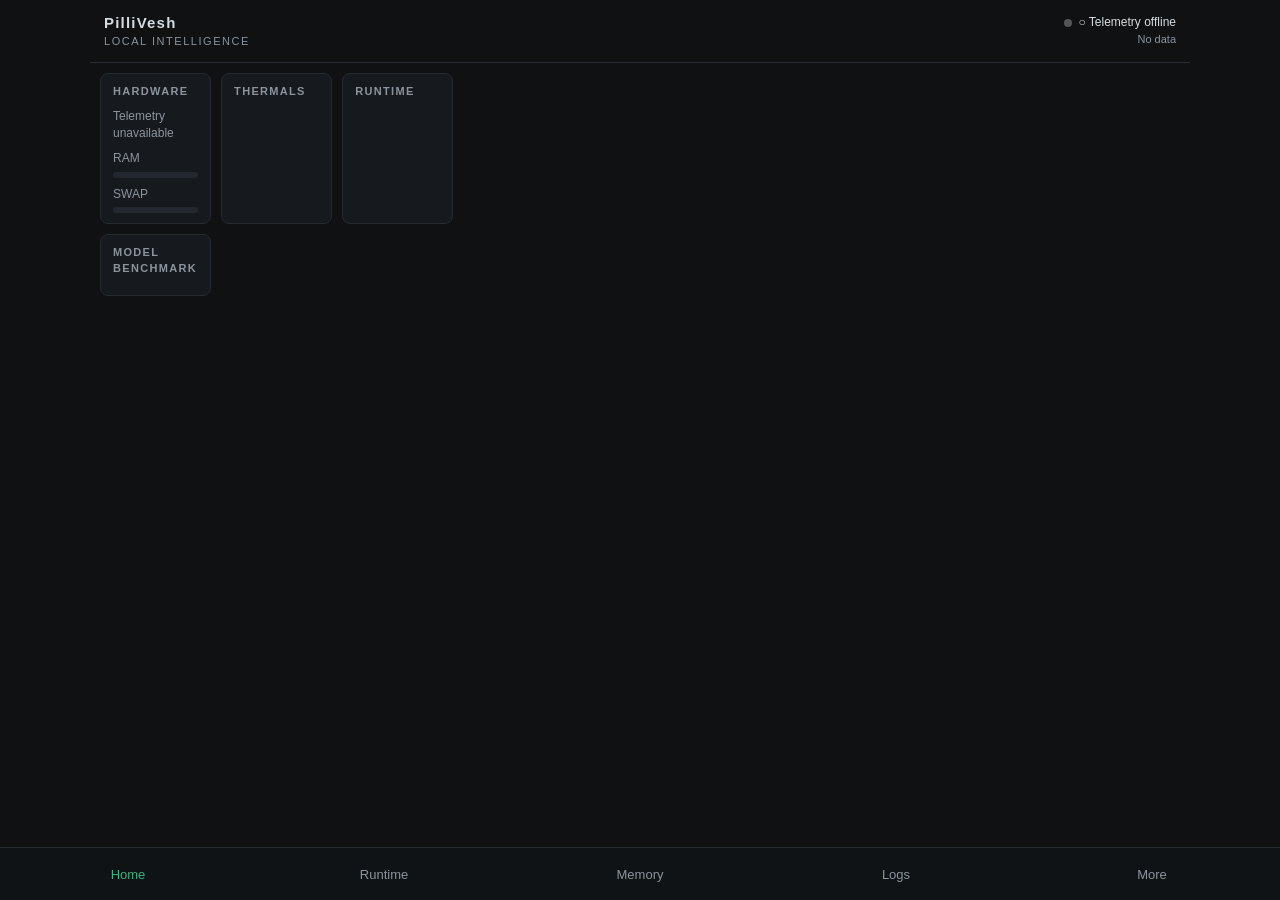
==== frontend/index.html @ a77ffc7c "Model catalog+downloader, telemetry graphs, PWA, 4 skills, stop/export - runtime/model: allow-listed" ====
<!DOCTYPE html>
<html lang="en">
<head>
<meta charset="utf-8">
<meta name="viewport" content="width=device-width, initial-scale=1, viewport-fit=cover">
<title>PilliVesh — Local Intelligence</title>
<link rel="manifest" href="manifest.json">
<meta name="theme-color" content="#0f1113">
<link rel="icon" type="image/svg+xml" href="assets/icon.svg">
<link rel="apple-touch-icon" href="assets/icon.svg">
<link rel="stylesheet" href="css/app.css">
</head>
<body>
<header class="topbar">
  <div class="brand">
    <div class="brand-title">PilliVesh</div>
    <div class="brand-sub">LOCAL INTELLIGENCE</div>
  </div>
  <div class="livebox">
    <div id="statusLine" class="status"><span class="dot unknown"></span><span id="statusText">Checking…</span></div>
    <div id="updateLine" class="updated">—</div>
  </div>
</header>

<main id="main">
  <!-- HOME -->
  <section id="view-home" class="view active">
    <div class="panel">
      <div class="panel-h">HARDWARE</div>
      <div id="hwGrid" class="kv-grid"></div>
      <div class="bar-row"><div class="bar-label"><span>RAM</span><span id="ramText"></span></div><div class="bar"><div id="ramBar" class="bar-fill"></div></div></div>
      <div class="bar-row"><div class="bar-label"><span>SWAP</span><span id="swapText"></span></div><div class="bar"><div id="swapBar" class="bar-fill alt"></div></div></div>
      <div id="ramChart"></div>
    </div>

    <div class="panel">
      <div class="panel-h">THERMALS</div>
      <div id="thermGrid" class="kv-grid"></div>
      <div id="thermChart"></div>
    </div>

    <div class="panel">
      <div class="panel-h">RUNTIME</div>
      <div id="runtimeGrid" class="kv-grid"></div>
    </div>

    <div class="panel">
      <div class="panel-h">MODEL BENCHMARK</div>
      <div id="benchBox"></div>
      <div id="benchChart"></div>
    </div>
  </section>

  <!-- RUNTIME -->
  <section id="view-runtime" class="view">
    <div class="panel"><div class="panel-h">RUNTIME STATUS</div><div id="runtimeFull" class="kv-grid"></div></div>
    <div class="panel"><div class="panel-h">GPU / VULKAN</div><div id="gpuBox" class="mono small"></div></div>
    <div class="panel"><div class="panel-h">DIAGNOSTICS</div><div id="diagBox" class="kv-grid"></div></div>
  </section>

  <!-- MEMORY -->
  <section id="view-memory" class="view">
    <div class="panel">
      <div class="panel-h">MEMORY</div>
      <div id="memCounts" class="chips"></div>
      <input id="memSearch" class="input" type="search" placeholder="Search memory…" autocomplete="off">
      <div id="memList" class="list"></div>
    </div>
  </section>

  <!-- LOGS -->
  <section id="view-logs" class="view">
    <div class="panel">
      <div class="panel-h">RUNTIME LOGS</div>
      <div id="logFilters" class="chips">
        <button data-f="all" class="chip on">All</button>
        <button data-f="info" class="chip">Info</button>
        <button data-f="warning" class="chip">Warning</button>
        <button data-f="error" class="chip">Error</button>
        <button data-f="tool" class="chip">Tool</button>
        <button data-f="model" class="chip">Model</button>
        <button data-f="system" class="chip">System</button>
      </div>
      <div id="logList" class="list"></div>
    </div>
  </section>

  <!-- MORE -->
  <section id="view-more" class="view">
    <div class="panel"><div class="panel-h">MORE</div>
      <div class="menu">
        <button data-goto="skills">Skills</button>
        <button data-goto="tools">Tools</button>
        <button data-goto="tasks">Tasks</button>
        <button data-goto="models">Models</button>
        <button data-goto="diagnostics">Diagnostics</button>
        <button data-goto="settings">Settings</button>
      </div>
    </div>
    <div class="panel" id="more-skills"><div class="panel-h">SKILLS</div><div id="skillsBox" class="list"></div></div>
    <div class="panel" id="more-tools"><div class="panel-h">TOOLS</div><div id="toolsBox" class="list"></div></div>
    <div class="panel" id="more-tasks"><div class="panel-h">TASKS</div><div id="tasksBox" class="list"></div></div>
    <div class="panel" id="more-models"><div class="panel-h">MODELS</div><div id="modelsBox" class="list"></div></div>
    <div class="panel" id="more-diag"><div class="panel-h">DIAGNOSTICS</div><div id="diagBox2" class="kv-grid"></div><div class="menu" style="margin-top:8px"><button id="exportBtn">Copy diagnostics report</button></div></div>
    <div class="panel" id="more-settings"><div class="panel-h">SETTINGS</div><div id="settingsBox" class="kv-grid">
      <div class="kv"><span class="k">API host</span><span class="v">127.0.0.1 (localhost only)</span></div>
      <div class="kv"><span class="k">API port</span><span class="v">8080</span></div>
      <div class="kv"><span class="k">Refresh</span><span class="v">5 s</span></div>
      <div class="kv"><span class="k">Mode</span><span class="v">Read-only</span></div>
    </div><div class="menu" style="margin-top:8px"><button id="stopBtn">Stop server &amp; close port</button></div></div>
  </section>
</main>

<nav class="tabbar">
  <button data-view="home" class="tab on">Home</button>
  <button data-view="runtime" class="tab">Runtime</button>
  <button data-view="memory" class="tab">Memory</button>
  <button data-view="logs" class="tab">Logs</button>
  <button data-view="more" class="tab">More</button>
</nav>

<script src="js/utils.js"></script>
<script src="js/api.js"></script>
<script src="js/state.js"></script>
<script src="js/charts.js"></script>
<script src="js/dashboard.js"></script>
<script src="js/app.js"></script>
</body>
</html>
---- frontend/css/app.css ----
:root{
  --bg:#0f1113; --panel:#16191d; --border:#262b31; --text:#d7dce0;
  --muted:#8b949d; --accent:#3fb27f; --warn:#d9a13b; --err:#d95c5c;
  --mono:ui-monospace,Menlo,Consolas,monospace;
}
*{box-sizing:border-box}
body{margin:0;background:var(--bg);color:var(--text);
  font:14px/1.45 -apple-system,Roboto,"Segoe UI",sans-serif;
  padding-bottom:64px;max-width:1100px;margin-left:auto;margin-right:auto}
.topbar{display:flex;justify-content:space-between;align-items:center;
  padding:12px 14px;border-bottom:1px solid var(--border);
  position:sticky;top:0;background:var(--bg);z-index:5}
.brand-title{font-weight:700;letter-spacing:.08em;font-size:15px}
.brand-sub{font-size:11px;color:var(--muted);letter-spacing:.14em}
.status{display:flex;align-items:center;gap:6px;font-size:12px}
.dot{width:8px;height:8px;border-radius:50%;background:#555;display:inline-block}
.dot.ok{background:var(--accent)} .dot.bad{background:var(--err)}
.dot.warn{background:var(--warn)} .dot.unknown{background:#555}
.updated{font-size:11px;color:var(--muted);text-align:right}
main{padding:10px;display:grid;gap:10px;grid-template-columns:1fr}
.view{display:none;gap:10px;flex-direction:column}
.view.active{display:flex}
.panel{background:var(--panel);border:1px solid var(--border);
  border-radius:8px;padding:10px 12px}
.panel-h{font-size:11px;letter-spacing:.12em;color:var(--muted);
  margin-bottom:8px;font-weight:600}
.kv-grid{display:grid;grid-template-columns:1fr 1fr;gap:6px 12px}
.kv{display:flex;justify-content:space-between;gap:8px;
  padding:4px 0;border-bottom:1px solid #1e2328}
.kv:last-child{border-bottom:none}
.kv .k{color:var(--muted);font-size:12px}
.kv .v{font-size:12.5px;text-align:right;word-break:break-word}
.bar-row{margin-top:8px}
.bar-label{display:flex;justify-content:space-between;font-size:12px;color:var(--muted)}
.bar{height:6px;background:#22282e;border-radius:3px;margin-top:4px;overflow:hidden}
.bar-fill{height:100%;width:0;background:var(--accent)}
.bar-fill.alt{background:#5b8fd4}
.chips{display:flex;flex-wrap:wrap;gap:6px;margin-bottom:8px}
.chip{border:1px solid var(--border);background:transparent;color:var(--text);
  border-radius:16px;padding:6px 10px;font-size:12px;min-height:32px}
.chip.on{border-color:var(--accent);color:var(--accent)}
.list{display:flex;flex-direction:column;gap:6px}
.row{border:1px solid var(--border);border-radius:6px;padding:8px;font-size:12.5px}
.row .meta{color:var(--muted);font-size:11px;display:flex;gap:8px;flex-wrap:wrap}
.row pre{white-space:pre-wrap;word-break:break-word;background:#0c0e10;
  padding:6px;border-radius:4px;font-size:11.5px;display:none;margin:6px 0 0}
.row.open pre{display:block}
.tag{font-size:10px;border:1px solid var(--border);border-radius:4px;padding:1px 6px}
.tag.tool{color:#5b8fd4;border-color:#5b8fd4}
.tag.error{color:var(--err);border-color:var(--err)}
.tag.model{color:var(--accent);border-color:var(--accent)}
details.tech{margin-top:6px}
details.tech summary{color:var(--muted);font-size:12px;min-height:44px;
  display:flex;align-items:center;cursor:pointer}
details.tech div{max-width:100%;overflow-wrap:anywhere}
.input{width:100%;background:#0c0e10;border:1px solid var(--border);
  color:var(--text);border-radius:6px;padding:9px;margin-bottom:8px;font-size:14px}
.mono{font-family:var(--mono)} .small{font-size:12px;color:var(--muted);white-space:pre-wrap}
.menu{display:grid;grid-template-columns:1fr 1fr;gap:8px}
.menu button{background:#0c0e10;border:1px solid var(--border);color:var(--text);
  border-radius:6px;padding:12px;min-height:44px}
.tabbar{position:fixed;left:0;right:0;bottom:0;display:flex;
  background:#101316;border-top:1px solid var(--border);z-index:5}
.tab{flex:1;background:none;border:none;color:var(--muted);
  padding:14px 4px;font-size:13px;min-height:52px}
.tab.on{color:var(--accent)}
@media(min-width:700px){main{grid-template-columns:1fr 1fr}
  #view-home.active,#view-more.active{display:grid;grid-template-columns:1fr 1fr}}
@media(min-width:1000px){main{grid-template-columns:1fr 1fr 1fr}
  #view-home.active{display:grid;grid-template-columns:1fr 1fr 1fr}}
button{cursor:pointer}
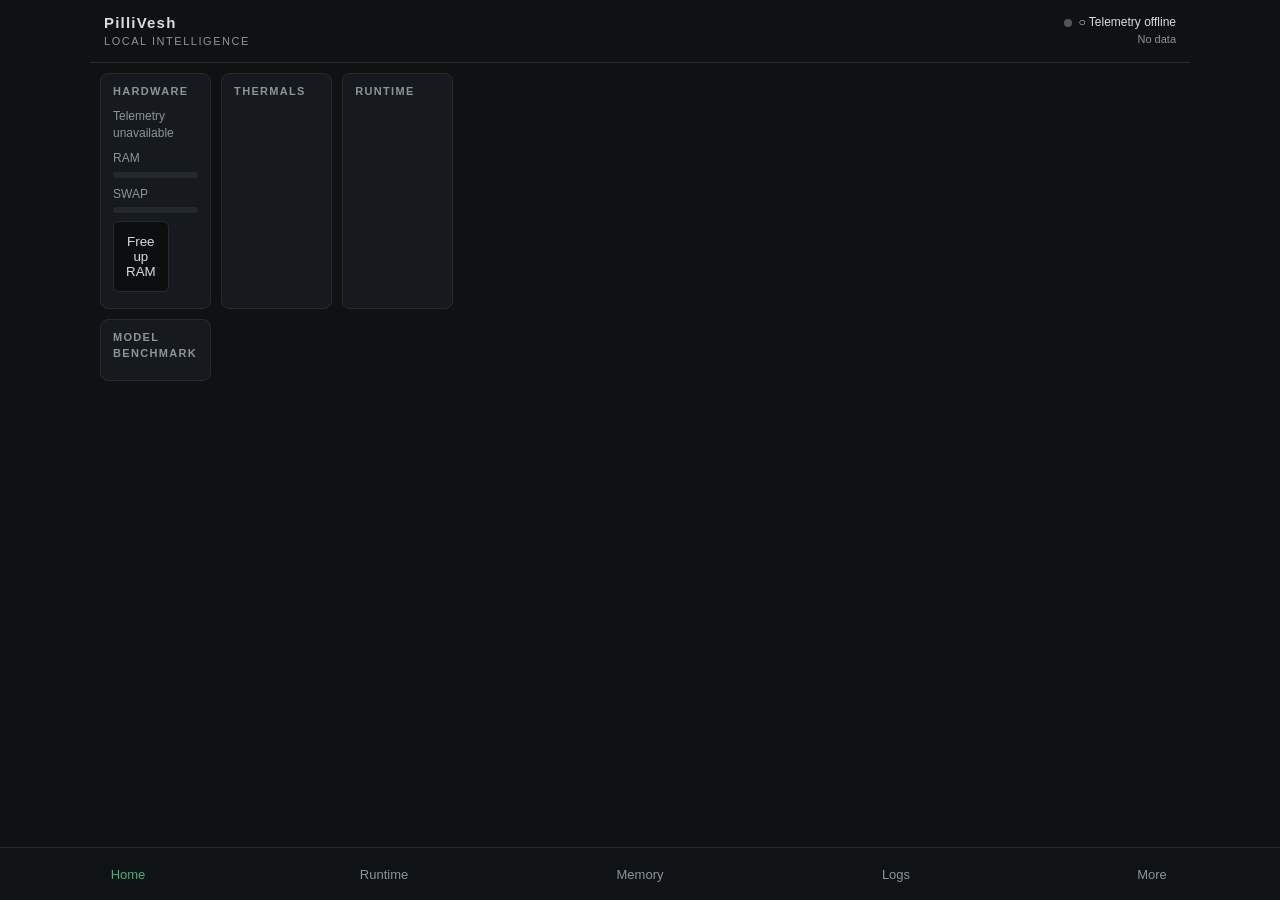
==== commit 8c4771e7: "Add fixed-step Free up RAM button (best-effort, no arbitrary shell) - runtime/monitor/resource_clean" ====
--- a/frontend/index.html
+++ b/frontend/index.html
@@ -31,6 +31,8 @@
       <div class="bar-row"><div class="bar-label"><span>RAM</span><span id="ramText"></span></div><div class="bar"><div id="ramBar" class="bar-fill"></div></div></div>
       <div class="bar-row"><div class="bar-label"><span>SWAP</span><span id="swapText"></span></div><div class="bar"><div id="swapBar" class="bar-fill alt"></div></div></div>
       <div id="ramChart"></div>
+      <div class="menu" style="margin-top:8px"><button id="freeRamBtn">Free up RAM</button></div>
+      <div id="freeRamResult" class="small" style="margin-top:6px"></div>
     </div>
 
     <div class="panel">
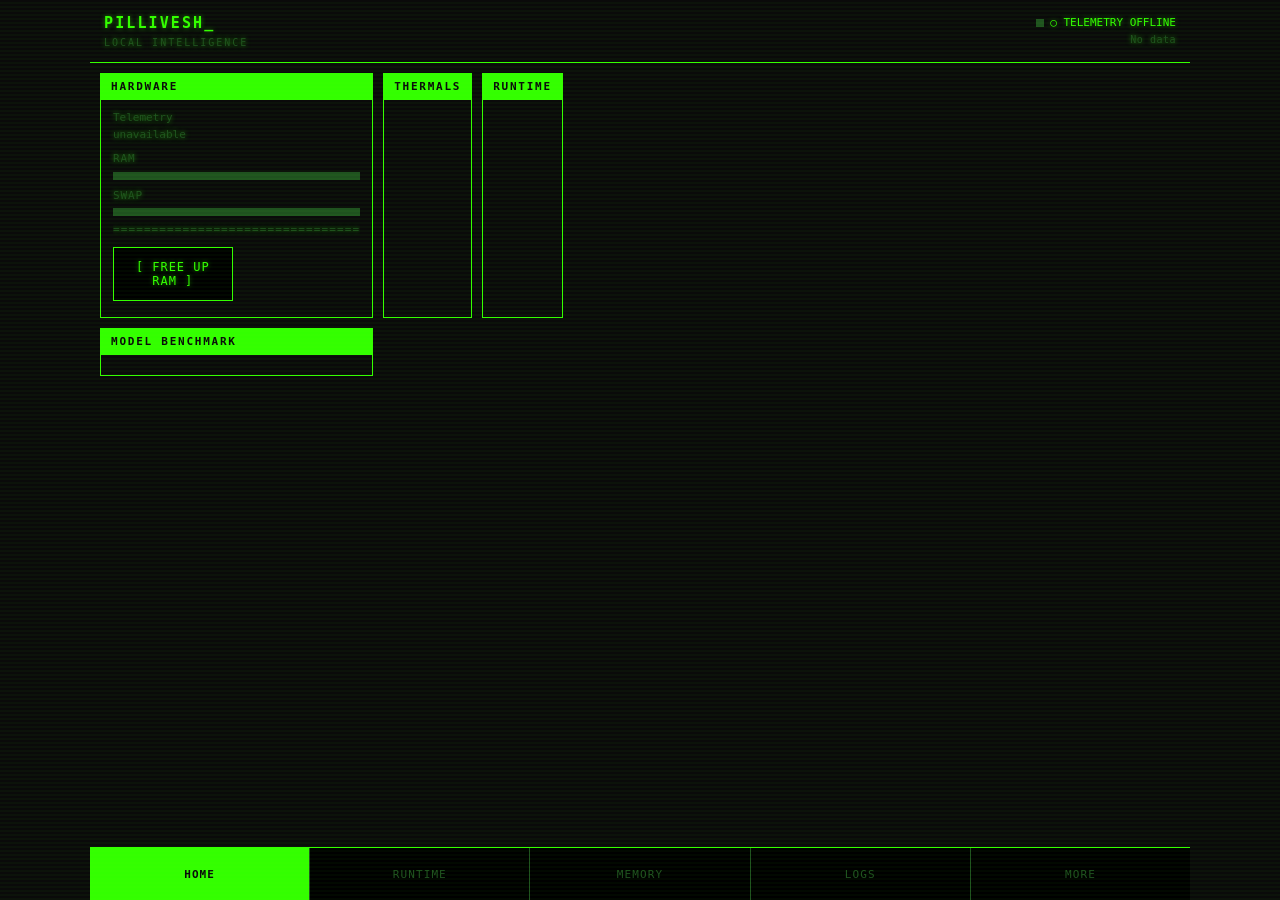
==== commit 407c6e13: "Add lazy Load/Unload model API + Terminal CLI theme with 5 colors" ====
--- a/frontend/index.html
+++ b/frontend/index.html
@@ -1,14 +1,24 @@
 <!DOCTYPE html>
-<html lang="en">
+<html lang="en" data-theme="green">
 <head>
 <meta charset="utf-8">
 <meta name="viewport" content="width=device-width, initial-scale=1, viewport-fit=cover">
 <title>PilliVesh — Local Intelligence</title>
 <link rel="manifest" href="manifest.json">
-<meta name="theme-color" content="#0f1113">
+<meta name="theme-color" content="#0a0a0a">
 <link rel="icon" type="image/svg+xml" href="assets/icon.svg">
 <link rel="apple-touch-icon" href="assets/icon.svg">
 <link rel="stylesheet" href="css/app.css">
+<script>
+(function(){
+  try{
+    var t=localStorage.getItem("pv-theme")||"green";
+    document.documentElement.setAttribute("data-theme",t);
+    var m=document.querySelector('meta[name="theme-color"]');
+    if(m)m.setAttribute("content","#0a0a0a");
+  }catch(e){}
+})();
+</script>
 </head>
 <body>
 <header class="topbar">
@@ -31,6 +41,7 @@
       <div class="bar-row"><div class="bar-label"><span>RAM</span><span id="ramText"></span></div><div class="bar"><div id="ramBar" class="bar-fill"></div></div></div>
       <div class="bar-row"><div class="bar-label"><span>SWAP</span><span id="swapText"></span></div><div class="bar"><div id="swapBar" class="bar-fill alt"></div></div></div>
       <div id="ramChart"></div>
+      <div class="ascii-rule">================================</div>
       <div class="menu" style="margin-top:8px"><button id="freeRamBtn">Free up RAM</button></div>
       <div id="freeRamResult" class="small" style="margin-top:6px"></div>
     </div>
@@ -65,7 +76,7 @@
     <div class="panel">
       <div class="panel-h">MEMORY</div>
       <div id="memCounts" class="chips"></div>
-      <input id="memSearch" class="input" type="search" placeholder="Search memory…" autocomplete="off">
+      <div class="input-wrap"><input id="memSearch" class="input" type="search" placeholder="search memory…" autocomplete="off"></div>
       <div id="memList" class="list"></div>
     </div>
   </section>
@@ -102,14 +113,26 @@
     <div class="panel" id="more-skills"><div class="panel-h">SKILLS</div><div id="skillsBox" class="list"></div></div>
     <div class="panel" id="more-tools"><div class="panel-h">TOOLS</div><div id="toolsBox" class="list"></div></div>
     <div class="panel" id="more-tasks"><div class="panel-h">TASKS</div><div id="tasksBox" class="list"></div></div>
-    <div class="panel" id="more-models"><div class="panel-h">MODELS</div><div id="modelsBox" class="list"></div></div>
+    <div class="panel" id="more-models"><div class="panel-h">MODELS</div><div id="modelsBox" class="list"></div><div id="modelOpsResult" class="small" style="margin-top:6px"></div></div>
     <div class="panel" id="more-diag"><div class="panel-h">DIAGNOSTICS</div><div id="diagBox2" class="kv-grid"></div><div class="menu" style="margin-top:8px"><button id="exportBtn">Copy diagnostics report</button></div></div>
-    <div class="panel" id="more-settings"><div class="panel-h">SETTINGS</div><div id="settingsBox" class="kv-grid">
-      <div class="kv"><span class="k">API host</span><span class="v">127.0.0.1 (localhost only)</span></div>
-      <div class="kv"><span class="k">API port</span><span class="v">8080</span></div>
-      <div class="kv"><span class="k">Refresh</span><span class="v">5 s</span></div>
-      <div class="kv"><span class="k">Mode</span><span class="v">Read-only</span></div>
-    </div><div class="menu" style="margin-top:8px"><button id="stopBtn">Stop server &amp; close port</button></div></div>
+    <div class="panel" id="more-settings">
+      <div class="panel-h">SETTINGS</div>
+      <div id="settingsBox" class="kv-grid">
+        <div class="kv"><span class="k">API host</span><span class="v">127.0.0.1 (localhost only)</span></div>
+        <div class="kv"><span class="k">API port</span><span class="v">8080</span></div>
+        <div class="kv"><span class="k">Refresh</span><span class="v">5 s</span></div>
+        <div class="kv"><span class="k">Mode</span><span class="v">Read-only + model load</span></div>
+      </div>
+      <div class="ascii-rule">---------- THEME ----------</div>
+      <div id="themeRow" class="theme-row">
+        <button class="theme-chip on" data-theme="green"><span class="sw"></span>Green</button>
+        <button class="theme-chip" data-theme="pink"><span class="sw"></span>Pink</button>
+        <button class="theme-chip" data-theme="yellow"><span class="sw"></span>Yellow</button>
+        <button class="theme-chip" data-theme="blue"><span class="sw"></span>Blue</button>
+        <button class="theme-chip" data-theme="red"><span class="sw"></span>Red</button>
+      </div>
+      <div class="menu" style="margin-top:8px"><button id="stopBtn">Stop server &amp; close port</button></div>
+    </div>
   </section>
 </main>
 
--- a/frontend/css/app.css
+++ b/frontend/css/app.css
@@ -1,71 +1,629 @@
+/* PilliVesh — Terminal CLI design system
+   Cyber-industrial shell aesthetic: monospace, 0 radius, phosphor glow,
+   scanlines, bracket buttons. Dark only. 5 color themes via [data-theme]. */
+
+:root,
+:root[data-theme="green"]{
+  --bg:#0a0a0a;
+  --panel:#0a0a0a;
+  --fg:#33ff00;
+  --primary:#33ff00;
+  --secondary:#ffb000;
+  --muted:#1f521f;
+  --border:#1f521f;
+  --error:#ff3333;
+  --text:#33ff00;
+  --accent:#33ff00;
+  --warn:#ffb000;
+  --err:#ff3333;
+  --ok:#33ff00;
+  --glow:rgba(51,255,0,.5);
+  --scan:rgba(51,255,0,.035);
+  --alt:#6cf;
+}
+:root[data-theme="pink"]{
+  --bg:#0a0a0a;
+  --panel:#0a0a0a;
+  --fg:#ff3ec8;
+  --primary:#ff3ec8;
+  --secondary:#3ec8ff;
+  --muted:#5c1a45;
+  --border:#5c1a45;
+  --error:#ff3333;
+  --text:#ff3ec8;
+  --accent:#ff3ec8;
+  --warn:#3ec8ff;
+  --err:#ff3333;
+  --ok:#ff3ec8;
+  --glow:rgba(255,62,200,.5);
+  --scan:rgba(255,62,200,.035);
+  --alt:#3ec8ff;
+}
+:root[data-theme="yellow"]{
+  --bg:#0a0a0a;
+  --panel:#0a0a0a;
+  --fg:#ffe000;
+  --primary:#ffe000;
+  --secondary:#ff8800;
+  --muted:#5c521a;
+  --border:#5c521a;
+  --error:#ff3333;
+  --text:#ffe000;
+  --accent:#ffe000;
+  --warn:#ff8800;
+  --err:#ff3333;
+  --ok:#ffe000;
+  --glow:rgba(255,224,0,.5);
+  --scan:rgba(255,224,0,.035);
+  --alt:#ff8800;
+}
+:root[data-theme="blue"]{
+  --bg:#0a0a0a;
+  --panel:#0a0a0a;
+  --fg:#3ec8ff;
+  --primary:#3ec8ff;
+  --secondary:#ff3ec8;
+  --muted:#1a4a5c;
+  --border:#1a4a5c;
+  --error:#ff3333;
+  --text:#3ec8ff;
+  --accent:#3ec8ff;
+  --warn:#ff3ec8;
+  --err:#ff3333;
+  --ok:#3ec8ff;
+  --glow:rgba(62,200,255,.5);
+  --scan:rgba(62,200,255,.035);
+  --alt:#ff3ec8;
+}
+:root[data-theme="red"]{
+  --bg:#0a0a0a;
+  --panel:#0a0a0a;
+  --fg:#ff4444;
+  --primary:#ff4444;
+  --secondary:#ffe000;
+  --muted:#5c1a1a;
+  --border:#5c1a1a;
+  --error:#ff3333;
+  --text:#ff4444;
+  --accent:#ff4444;
+  --warn:#ffe000;
+  --err:#ff3333;
+  --ok:#ff4444;
+  --glow:rgba(255,68,68,.5);
+  --scan:rgba(255,68,68,.035);
+  --alt:#ffe000;
+}
+
 :root{
-  --bg:#0f1113; --panel:#16191d; --border:#262b31; --text:#d7dce0;
-  --muted:#8b949d; --accent:#3fb27f; --warn:#d9a13b; --err:#d95c5c;
-  --mono:ui-monospace,Menlo,Consolas,monospace;
-}
+  --mono:"JetBrains Mono","Fira Code",ui-monospace,SFMono-Regular,Menlo,Consolas,monospace;
+  --radius:0px;
+}
+
 *{box-sizing:border-box}
-body{margin:0;background:var(--bg);color:var(--text);
-  font:14px/1.45 -apple-system,Roboto,"Segoe UI",sans-serif;
-  padding-bottom:64px;max-width:1100px;margin-left:auto;margin-right:auto}
-.topbar{display:flex;justify-content:space-between;align-items:center;
-  padding:12px 14px;border-bottom:1px solid var(--border);
-  position:sticky;top:0;background:var(--bg);z-index:5}
-.brand-title{font-weight:700;letter-spacing:.08em;font-size:15px}
-.brand-sub{font-size:11px;color:var(--muted);letter-spacing:.14em}
-.status{display:flex;align-items:center;gap:6px;font-size:12px}
-.dot{width:8px;height:8px;border-radius:50%;background:#555;display:inline-block}
-.dot.ok{background:var(--accent)} .dot.bad{background:var(--err)}
-.dot.warn{background:var(--warn)} .dot.unknown{background:#555}
-.updated{font-size:11px;color:var(--muted);text-align:right}
-main{padding:10px;display:grid;gap:10px;grid-template-columns:1fr}
+
+html{background:var(--bg)}
+
+body{
+  margin:0;
+  background:var(--bg);
+  color:var(--text);
+  font:14px/1.5 var(--mono);
+  padding-bottom:64px;
+  max-width:1100px;
+  margin-left:auto;
+  margin-right:auto;
+  text-shadow:0 0 5px var(--glow);
+  -webkit-font-smoothing:antialiased;
+}
+
+/* CRT scanline overlay */
+body::after{
+  content:"";
+  position:fixed;
+  inset:0;
+  pointer-events:none;
+  z-index:9999;
+  background:repeating-linear-gradient(
+    to bottom,
+    transparent 0,
+    transparent 2px,
+    var(--scan) 2px,
+    var(--scan) 4px
+  );
+  mix-blend-mode:screen;
+}
+
+/* ---------- topbar ---------- */
+.topbar{
+  display:flex;
+  justify-content:space-between;
+  align-items:center;
+  padding:12px 14px;
+  border-bottom:1px solid var(--primary);
+  position:sticky;
+  top:0;
+  background:var(--bg);
+  z-index:5;
+}
+.brand-title{
+  font-weight:700;
+  letter-spacing:.14em;
+  font-size:15px;
+  text-transform:uppercase;
+  color:var(--primary);
+}
+.brand-title::after{
+  content:"_";
+  animation:blink 1s step-end infinite;
+}
+.brand-sub{
+  font-size:10px;
+  color:var(--muted);
+  letter-spacing:.2em;
+  text-transform:uppercase;
+}
+.status{
+  display:flex;
+  align-items:center;
+  gap:6px;
+  font-size:11px;
+  text-transform:uppercase;
+}
+.dot{
+  width:8px;
+  height:8px;
+  border-radius:0;
+  background:var(--muted);
+  display:inline-block;
+}
+.dot.ok{background:var(--primary);animation:blink 1.2s step-end infinite}
+.dot.bad{background:var(--error)}
+.dot.warn{background:var(--warn)}
+.dot.unknown{background:var(--muted)}
+.updated{
+  font-size:10px;
+  color:var(--muted);
+  text-align:right;
+  letter-spacing:.05em;
+}
+
+/* ---------- layout ---------- */
+main{
+  padding:10px;
+  display:grid;
+  gap:10px;
+  grid-template-columns:1fr;
+}
 .view{display:none;gap:10px;flex-direction:column}
 .view.active{display:flex}
-.panel{background:var(--panel);border:1px solid var(--border);
-  border-radius:8px;padding:10px 12px}
-.panel-h{font-size:11px;letter-spacing:.12em;color:var(--muted);
-  margin-bottom:8px;font-weight:600}
-.kv-grid{display:grid;grid-template-columns:1fr 1fr;gap:6px 12px}
-.kv{display:flex;justify-content:space-between;gap:8px;
-  padding:4px 0;border-bottom:1px solid #1e2328}
+
+/* ---------- panel (window/pane) ---------- */
+.panel{
+  background:var(--panel);
+  border:1px solid var(--primary);
+  border-radius:var(--radius);
+  padding:10px 12px;
+  position:relative;
+}
+.panel-h{
+  font-size:11px;
+  letter-spacing:.16em;
+  color:var(--bg);
+  background:var(--primary);
+  margin:-10px -12px 10px -12px;
+  padding:5px 10px;
+  font-weight:700;
+  text-transform:uppercase;
+  text-shadow:none;
+}
+
+/* ---------- key-value ---------- */
+.kv-grid{
+  display:grid;
+  grid-template-columns:1fr 1fr;
+  gap:4px 12px;
+}
+.kv{
+  display:flex;
+  justify-content:space-between;
+  gap:8px;
+  padding:4px 0;
+  border-bottom:1px dashed var(--muted);
+}
 .kv:last-child{border-bottom:none}
-.kv .k{color:var(--muted);font-size:12px}
-.kv .v{font-size:12.5px;text-align:right;word-break:break-word}
+.kv .k{
+  color:var(--muted);
+  font-size:11px;
+  text-transform:uppercase;
+  letter-spacing:.06em;
+}
+.kv .v{
+  font-size:12px;
+  text-align:right;
+  word-break:break-word;
+  color:var(--text);
+}
+
+/* ---------- progress bars (block style) ---------- */
 .bar-row{margin-top:8px}
-.bar-label{display:flex;justify-content:space-between;font-size:12px;color:var(--muted)}
-.bar{height:6px;background:#22282e;border-radius:3px;margin-top:4px;overflow:hidden}
-.bar-fill{height:100%;width:0;background:var(--accent)}
-.bar-fill.alt{background:#5b8fd4}
-.chips{display:flex;flex-wrap:wrap;gap:6px;margin-bottom:8px}
-.chip{border:1px solid var(--border);background:transparent;color:var(--text);
-  border-radius:16px;padding:6px 10px;font-size:12px;min-height:32px}
-.chip.on{border-color:var(--accent);color:var(--accent)}
-.list{display:flex;flex-direction:column;gap:6px}
-.row{border:1px solid var(--border);border-radius:6px;padding:8px;font-size:12.5px}
-.row .meta{color:var(--muted);font-size:11px;display:flex;gap:8px;flex-wrap:wrap}
-.row pre{white-space:pre-wrap;word-break:break-word;background:#0c0e10;
-  padding:6px;border-radius:4px;font-size:11.5px;display:none;margin:6px 0 0}
+.bar-label{
+  display:flex;
+  justify-content:space-between;
+  font-size:11px;
+  color:var(--muted);
+  text-transform:uppercase;
+  letter-spacing:.08em;
+}
+.bar{
+  height:8px;
+  background:var(--border);
+  border:1px solid var(--muted);
+  border-radius:var(--radius);
+  margin-top:4px;
+  overflow:hidden;
+}
+.bar-fill{
+  height:100%;
+  width:0;
+  background:var(--primary);
+  box-shadow:0 0 6px var(--glow);
+}
+.bar-fill.alt{background:var(--alt);box-shadow:none}
+
+/* ---------- bracket buttons ---------- */
+.chips{
+  display:flex;
+  flex-wrap:wrap;
+  gap:6px;
+  margin-bottom:8px;
+}
+.chip,
+button.chip,
+.menu button,
+.model-actions .chip{
+  border:1px solid var(--primary);
+  background:transparent;
+  color:var(--primary);
+  border-radius:var(--radius);
+  padding:6px 10px;
+  font-size:11px;
+  min-height:36px;
+  font-family:var(--mono);
+  letter-spacing:.08em;
+  text-transform:uppercase;
+  text-shadow:0 0 4px var(--glow);
+  cursor:pointer;
+  transition:none;
+}
+.chip::before{content:"[ "}
+.chip::after{content:" ]"}
+.chip:hover,
+.chip:focus-visible,
+.menu button:hover,
+.menu button:focus-visible{
+  background:var(--primary);
+  color:var(--bg);
+  text-shadow:none;
+  outline:none;
+}
+.chip:active,
+.menu button:active{
+  transform:translateY(1px);
+}
+.chip:disabled{
+  opacity:.45;
+  cursor:not-allowed;
+}
+.chip.on,
+.chip.on:hover{
+  background:var(--primary);
+  color:var(--bg);
+  text-shadow:none;
+}
+
+/* chips used as passive counters (no ::brackets) */
+.chips > span.chip,
+span.chip{
+  cursor:default;
+  pointer-events:none;
+}
+.chips > span.chip::before,
+.chips > span.chip::after{content:""}
+
+/* ---------- lists / rows ---------- */
+.list{
+  display:flex;
+  flex-direction:column;
+  gap:6px;
+}
+.row{
+  border:1px solid var(--muted);
+  border-radius:var(--radius);
+  padding:8px;
+  font-size:12px;
+  color:var(--text);
+}
+.row .meta{
+  color:var(--muted);
+  font-size:10px;
+  display:flex;
+  gap:8px;
+  flex-wrap:wrap;
+  text-transform:uppercase;
+  letter-spacing:.05em;
+}
+.row pre{
+  white-space:pre-wrap;
+  word-break:break-word;
+  background:#000;
+  border:1px dashed var(--muted);
+  padding:6px;
+  border-radius:var(--radius);
+  font-size:11px;
+  display:none;
+  margin:6px 0 0;
+  text-shadow:none;
+}
 .row.open pre{display:block}
-.tag{font-size:10px;border:1px solid var(--border);border-radius:4px;padding:1px 6px}
-.tag.tool{color:#5b8fd4;border-color:#5b8fd4}
-.tag.error{color:var(--err);border-color:var(--err)}
-.tag.model{color:var(--accent);border-color:var(--accent)}
+.tag{
+  font-size:10px;
+  border:1px solid var(--muted);
+  border-radius:var(--radius);
+  padding:1px 6px;
+  color:var(--muted);
+  letter-spacing:.08em;
+  text-transform:uppercase;
+}
+.tag.tool{color:var(--secondary);border-color:var(--secondary)}
+.tag.error{color:var(--error);border-color:var(--error)}
+.tag.model{color:var(--primary);border-color:var(--primary)}
+.tag.resident{
+  color:var(--bg);
+  background:var(--secondary);
+  border-color:var(--secondary);
+  text-shadow:none;
+  font-weight:700;
+}
+
+/* ---------- disclosure ---------- */
 details.tech{margin-top:6px}
-details.tech summary{color:var(--muted);font-size:12px;min-height:44px;
-  display:flex;align-items:center;cursor:pointer}
-details.tech div{max-width:100%;overflow-wrap:anywhere}
-.input{width:100%;background:#0c0e10;border:1px solid var(--border);
-  color:var(--text);border-radius:6px;padding:9px;margin-bottom:8px;font-size:14px}
-.mono{font-family:var(--mono)} .small{font-size:12px;color:var(--muted);white-space:pre-wrap}
-.menu{display:grid;grid-template-columns:1fr 1fr;gap:8px}
-.menu button{background:#0c0e10;border:1px solid var(--border);color:var(--text);
-  border-radius:6px;padding:12px;min-height:44px}
-.tabbar{position:fixed;left:0;right:0;bottom:0;display:flex;
-  background:#101316;border-top:1px solid var(--border);z-index:5}
-.tab{flex:1;background:none;border:none;color:var(--muted);
-  padding:14px 4px;font-size:13px;min-height:52px}
-.tab.on{color:var(--accent)}
-@media(min-width:700px){main{grid-template-columns:1fr 1fr}
-  #view-home.active,#view-more.active{display:grid;grid-template-columns:1fr 1fr}}
-@media(min-width:1000px){main{grid-template-columns:1fr 1fr 1fr}
-  #view-home.active{display:grid;grid-template-columns:1fr 1fr 1fr}}
+details.tech summary{
+  color:var(--muted);
+  font-size:11px;
+  min-height:44px;
+  display:flex;
+  align-items:center;
+  cursor:pointer;
+  text-transform:uppercase;
+  letter-spacing:.08em;
+}
+details.tech summary::before{content:"> "}
+details.tech[open] summary::before{content:"v "}
+details.tech div{
+  max-width:100%;
+  overflow-wrap:anywhere;
+}
+
+/* ---------- input (prompt style) ---------- */
+.input-wrap{
+  display:flex;
+  align-items:center;
+  gap:6px;
+  margin-bottom:8px;
+  border:1px solid var(--border);
+  padding:0 8px;
+  background:#000;
+}
+.input-wrap::before{
+  content:"$";
+  color:var(--primary);
+  font-weight:700;
+}
+.input{
+  width:100%;
+  background:transparent;
+  border:none;
+  color:var(--text);
+  border-radius:var(--radius);
+  padding:10px 0;
+  margin:0;
+  font-size:13px;
+  font-family:var(--mono);
+  text-shadow:0 0 4px var(--glow);
+  outline:none;
+  caret-color:var(--primary);
+}
+.input::placeholder{
+  color:var(--muted);
+  text-transform:uppercase;
+  letter-spacing:.06em;
+}
+
+/* ---------- utilities ---------- */
+.mono{font-family:var(--mono)}
+.small{
+  font-size:11px;
+  color:var(--muted);
+  white-space:pre-wrap;
+}
+.ok-text{color:var(--ok)}
+.err-text{color:var(--error)}
+
+/* ---------- menu grid ---------- */
+.menu{
+  display:grid;
+  grid-template-columns:1fr 1fr;
+  gap:8px;
+}
+.menu button{
+  background:#000;
+  border:1px solid var(--primary);
+  color:var(--primary);
+  border-radius:var(--radius);
+  padding:12px;
+  min-height:44px;
+  font-family:var(--mono);
+  font-size:12px;
+  letter-spacing:.08em;
+  text-transform:uppercase;
+  text-shadow:0 0 4px var(--glow);
+}
+.menu button::before{content:"[ "}
+.menu button::after{content:" ]"}
+.menu button:disabled{opacity:.45;cursor:not-allowed}
+
+/* theme swatch buttons in settings */
+.theme-row{
+  display:flex;
+  flex-wrap:wrap;
+  gap:6px;
+  margin-top:8px;
+}
+.theme-chip{
+  border:1px solid var(--border);
+  background:transparent;
+  color:var(--muted);
+  border-radius:var(--radius);
+  padding:8px 10px;
+  min-height:40px;
+  font-family:var(--mono);
+  font-size:11px;
+  letter-spacing:.1em;
+  text-transform:uppercase;
+  cursor:pointer;
+  display:inline-flex;
+  align-items:center;
+  gap:6px;
+}
+.theme-chip .sw{
+  width:10px;
+  height:10px;
+  display:inline-block;
+  border:1px solid #000;
+}
+.theme-chip::before{content:"[ "}
+.theme-chip::after{content:" ]"}
+.theme-chip.on,
+.theme-chip:hover{
+  border-color:var(--primary);
+  color:var(--primary);
+  background:transparent;
+  text-shadow:0 0 4px var(--glow);
+}
+.theme-chip[data-theme="green"] .sw{background:#33ff00}
+.theme-chip[data-theme="pink"] .sw{background:#ff3ec8}
+.theme-chip[data-theme="yellow"] .sw{background:#ffe000}
+.theme-chip[data-theme="blue"] .sw{background:#3ec8ff}
+.theme-chip[data-theme="red"] .sw{background:#ff4444}
+
+/* ---------- tabbar ---------- */
+.tabbar{
+  position:fixed;
+  left:0;
+  right:0;
+  bottom:0;
+  display:flex;
+  background:#000;
+  border-top:1px solid var(--primary);
+  z-index:5;
+  max-width:1100px;
+  margin:0 auto;
+}
+.tab{
+  flex:1;
+  background:none;
+  border:none;
+  border-right:1px solid var(--border);
+  color:var(--muted);
+  padding:14px 4px;
+  font-size:11px;
+  min-height:52px;
+  font-family:var(--mono);
+  letter-spacing:.1em;
+  text-transform:uppercase;
+  text-shadow:none;
+}
+.tab:last-child{border-right:none}
+.tab.on{
+  background:var(--primary);
+  color:var(--bg);
+  text-shadow:none;
+  font-weight:700;
+}
+.tab:hover:not(.on){
+  color:var(--primary);
+}
+
+/* ---------- ASCII divider helper ---------- */
+.ascii-rule{
+  color:var(--muted);
+  letter-spacing:.1em;
+  overflow:hidden;
+  white-space:nowrap;
+  font-size:11px;
+  margin:6px 0;
+}
+
+/* ---------- effects ---------- */
+@keyframes blink{
+  0%,100%{opacity:1}
+  50%{opacity:0}
+}
+.animate-blink{animation:blink 1s step-end infinite}
+
+/* typewriter for brand (optional utility) */
+@keyframes typing{
+  from{max-width:0}
+  to{max-width:20ch}
+}
+.typing-demo{
+  overflow:hidden;
+  white-space:nowrap;
+  display:inline-block;
+  max-width:20ch;
+  animation:typing 1.2s steps(20,end);
+}
+
+/* occasional glitch on hover for brand */
+.brand-title:hover{
+  animation:glitch .3s steps(2,end);
+}
+@keyframes glitch{
+  0%{transform:translate(0,0)}
+  25%{transform:translate(-1px,1px)}
+  50%{transform:translate(1px,-1px)}
+  75%{transform:translate(-1px,0)}
+  100%{transform:translate(0,0)}
+}
+
+@media(prefers-reduced-motion:reduce){
+  *,
+  *::before,
+  *::after{
+    animation:none !important;
+    transition:none !important;
+  }
+}
+
+/* ---------- responsive ---------- */
+@media(min-width:700px){
+  main{grid-template-columns:1fr 1fr}
+  #view-home.active,#view-more.active{display:grid;grid-template-columns:1fr 1fr}
+}
+@media(min-width:1000px){
+  main{grid-template-columns:1fr 1fr 1fr}
+  #view-home.active{display:grid;grid-template-columns:1fr 1fr 1fr}
+}
+@media(max-width:420px){
+  body{font-size:13px}
+  .kv-grid{grid-template-columns:1fr}
+}
+
 button{cursor:pointer}
+button:focus-visible,
+a:focus-visible,
+.input:focus-visible,
+summary:focus-visible{
+  outline:1px dashed var(--primary);
+  outline-offset:2px;
+}
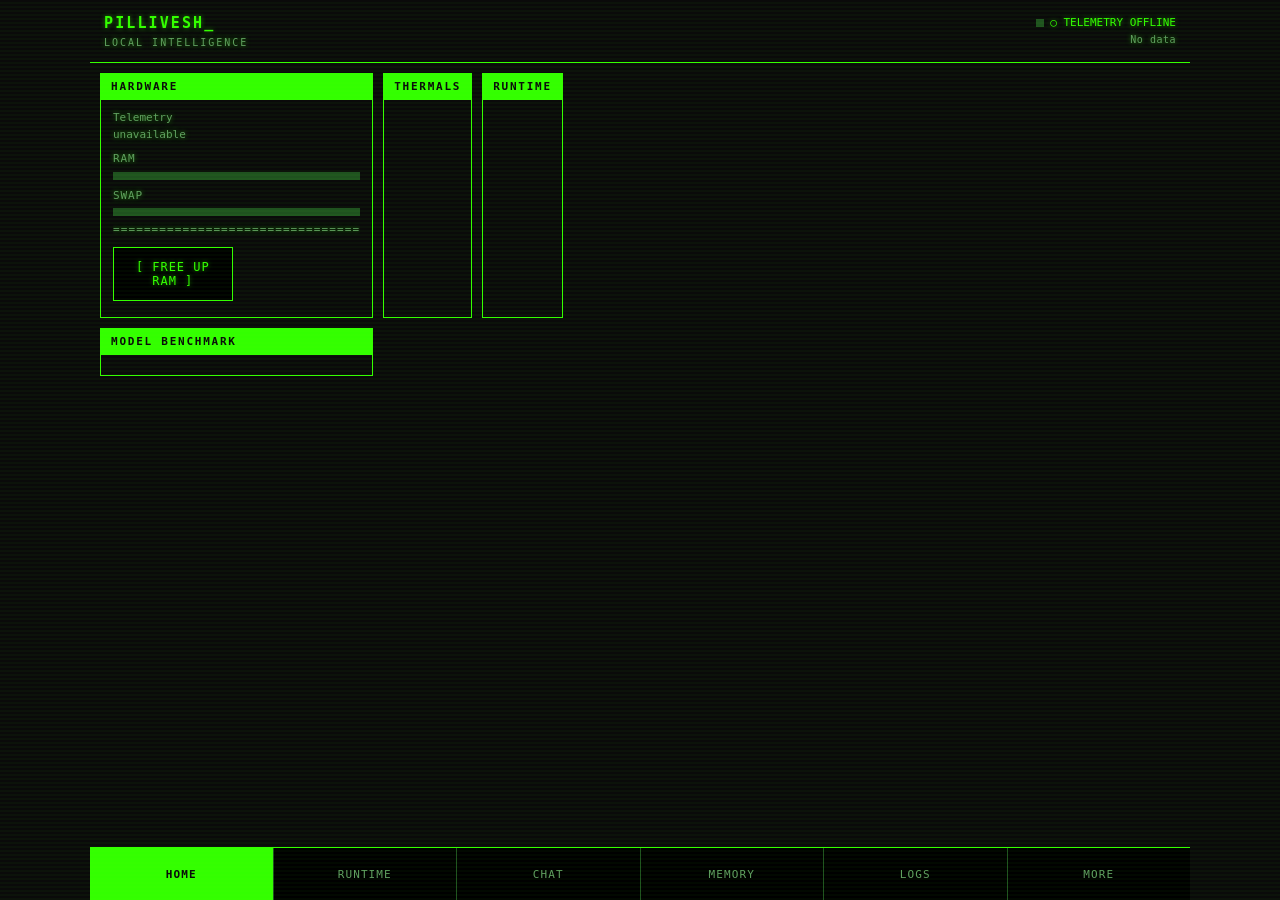
==== commit 99a97498: "Add chat tab + fix muted text contrast, chat validation, docs - Chat UI and POST /api/chat proxy to " ====
--- a/frontend/index.html
+++ b/frontend/index.html
@@ -81,6 +81,25 @@
     </div>
   </section>
 
+  <!-- CHAT -->
+  <section id="view-chat" class="view">
+    <div class="panel">
+      <div class="panel-h">CHAT</div>
+      <div id="chatStatus" class="small">Checking model…</div>
+      <div class="menu" style="margin-top:8px">
+        <button id="openLlamaUiBtn">Open llama Web UI</button>
+        <button id="clearChatBtn">Clear chat</button>
+      </div>
+      <div id="chatMessages" class="chat-messages"></div>
+      <div class="input-wrap" style="margin-top:8px">
+        <input id="chatInput" class="input" type="text" placeholder="type a message…" autocomplete="off">
+      </div>
+      <div class="menu" style="margin-top:6px">
+        <button id="chatSendBtn">Send</button>
+      </div>
+    </div>
+  </section>
+
   <!-- LOGS -->
   <section id="view-logs" class="view">
     <div class="panel">
@@ -120,8 +139,9 @@
       <div id="settingsBox" class="kv-grid">
         <div class="kv"><span class="k">API host</span><span class="v">127.0.0.1 (localhost only)</span></div>
         <div class="kv"><span class="k">API port</span><span class="v">8080</span></div>
+        <div class="kv"><span class="k">Model port</span><span class="v">8081</span></div>
         <div class="kv"><span class="k">Refresh</span><span class="v">5 s</span></div>
-        <div class="kv"><span class="k">Mode</span><span class="v">Read-only + model load</span></div>
+        <div class="kv"><span class="k">Mode</span><span class="v">Read-only + model load + chat</span></div>
       </div>
       <div class="ascii-rule">---------- THEME ----------</div>
       <div id="themeRow" class="theme-row">
@@ -139,6 +159,7 @@
 <nav class="tabbar">
   <button data-view="home" class="tab on">Home</button>
   <button data-view="runtime" class="tab">Runtime</button>
+  <button data-view="chat" class="tab">Chat</button>
   <button data-view="memory" class="tab">Memory</button>
   <button data-view="logs" class="tab">Logs</button>
   <button data-view="more" class="tab">More</button>
--- a/frontend/css/app.css
+++ b/frontend/css/app.css
@@ -10,6 +10,7 @@
   --primary:#33ff00;
   --secondary:#ffb000;
   --muted:#1f521f;
+  --muted-text:#5f9f5f;
   --border:#1f521f;
   --error:#ff3333;
   --text:#33ff00;
@@ -28,6 +29,7 @@
   --primary:#ff3ec8;
   --secondary:#3ec8ff;
   --muted:#5c1a45;
+  --muted-text:#c87ab0;
   --border:#5c1a45;
   --error:#ff3333;
   --text:#ff3ec8;
@@ -46,6 +48,7 @@
   --primary:#ffe000;
   --secondary:#ff8800;
   --muted:#5c521a;
+  --muted-text:#c4b84a;
   --border:#5c521a;
   --error:#ff3333;
   --text:#ffe000;
@@ -64,6 +67,7 @@
   --primary:#3ec8ff;
   --secondary:#ff3ec8;
   --muted:#1a4a5c;
+  --muted-text:#5a9ab0;
   --border:#1a4a5c;
   --error:#ff3333;
   --text:#3ec8ff;
@@ -82,6 +86,7 @@
   --primary:#ff4444;
   --secondary:#ffe000;
   --muted:#5c1a1a;
+  --muted-text:#c87070;
   --border:#5c1a1a;
   --error:#ff3333;
   --text:#ff4444;
@@ -158,7 +163,7 @@
 }
 .brand-sub{
   font-size:10px;
-  color:var(--muted);
+  color:var(--muted-text);
   letter-spacing:.2em;
   text-transform:uppercase;
 }
@@ -182,7 +187,7 @@
 .dot.unknown{background:var(--muted)}
 .updated{
   font-size:10px;
-  color:var(--muted);
+  color:var(--muted-text);
   text-align:right;
   letter-spacing:.05em;
 }
@@ -232,7 +237,7 @@
 }
 .kv:last-child{border-bottom:none}
 .kv .k{
-  color:var(--muted);
+  color:var(--muted-text);
   font-size:11px;
   text-transform:uppercase;
   letter-spacing:.06em;
@@ -250,7 +255,7 @@
   display:flex;
   justify-content:space-between;
   font-size:11px;
-  color:var(--muted);
+  color:var(--muted-text);
   text-transform:uppercase;
   letter-spacing:.08em;
 }
@@ -344,7 +349,7 @@
   color:var(--text);
 }
 .row .meta{
-  color:var(--muted);
+  color:var(--muted-text);
   font-size:10px;
   display:flex;
   gap:8px;
@@ -370,13 +375,14 @@
   border:1px solid var(--muted);
   border-radius:var(--radius);
   padding:1px 6px;
-  color:var(--muted);
+  color:var(--muted-text);
   letter-spacing:.08em;
   text-transform:uppercase;
 }
 .tag.tool{color:var(--secondary);border-color:var(--secondary)}
 .tag.error{color:var(--error);border-color:var(--error)}
 .tag.model{color:var(--primary);border-color:var(--primary)}
+.tag.warn{color:var(--warn);border-color:var(--warn)}
 .tag.resident{
   color:var(--bg);
   background:var(--secondary);
@@ -388,7 +394,7 @@
 /* ---------- disclosure ---------- */
 details.tech{margin-top:6px}
 details.tech summary{
-  color:var(--muted);
+  color:var(--muted-text);
   font-size:11px;
   min-height:44px;
   display:flex;
@@ -434,7 +440,7 @@
   caret-color:var(--primary);
 }
 .input::placeholder{
-  color:var(--muted);
+  color:var(--muted-text);
   text-transform:uppercase;
   letter-spacing:.06em;
 }
@@ -443,7 +449,7 @@
 .mono{font-family:var(--mono)}
 .small{
   font-size:11px;
-  color:var(--muted);
+  color:var(--muted-text);
   white-space:pre-wrap;
 }
 .ok-text{color:var(--ok)}
@@ -482,7 +488,7 @@
 .theme-chip{
   border:1px solid var(--border);
   background:transparent;
-  color:var(--muted);
+  color:var(--muted-text);
   border-radius:var(--radius);
   padding:8px 10px;
   min-height:40px;
@@ -534,7 +540,7 @@
   background:none;
   border:none;
   border-right:1px solid var(--border);
-  color:var(--muted);
+  color:var(--muted-text);
   padding:14px 4px;
   font-size:11px;
   min-height:52px;
@@ -556,7 +562,7 @@
 
 /* ---------- ASCII divider helper ---------- */
 .ascii-rule{
-  color:var(--muted);
+  color:var(--muted-text);
   letter-spacing:.1em;
   overflow:hidden;
   white-space:nowrap;
@@ -605,6 +611,60 @@
   }
 }
 
+/* ---------- chat ---------- */
+.chat-messages{
+  display:flex;
+  flex-direction:column;
+  gap:6px;
+  max-height:50vh;
+  overflow-y:auto;
+  margin-top:8px;
+  padding:4px 0;
+  border:1px dashed var(--muted);
+  padding:8px;
+  min-height:120px;
+}
+.chat-msg{
+  border:1px solid var(--muted);
+  border-radius:var(--radius);
+  padding:8px;
+  font-size:12px;
+  white-space:pre-wrap;
+  word-break:break-word;
+}
+.chat-msg.user{
+  border-color:var(--primary);
+  align-self:flex-end;
+  max-width:85%;
+  background:rgba(0,0,0,.4);
+}
+.chat-msg.assistant{
+  border-color:var(--secondary);
+  align-self:flex-start;
+  max-width:95%;
+}
+.chat-msg .who{
+  font-size:10px;
+  letter-spacing:.1em;
+  text-transform:uppercase;
+  color:var(--muted-text);
+  margin-bottom:4px;
+}
+.chat-msg.user .who{color:var(--primary)}
+.chat-msg.assistant .who{color:var(--secondary)}
+.chat-msg.thinking{
+  opacity:.6;
+  font-style:italic;
+}
+.chat-empty{
+  color:var(--muted-text);
+  font-size:11px;
+  text-align:center;
+  margin:auto;
+  text-transform:uppercase;
+  letter-spacing:.1em;
+}
+
 /* ---------- responsive ---------- */
 @media(min-width:700px){
   main{grid-template-columns:1fr 1fr}
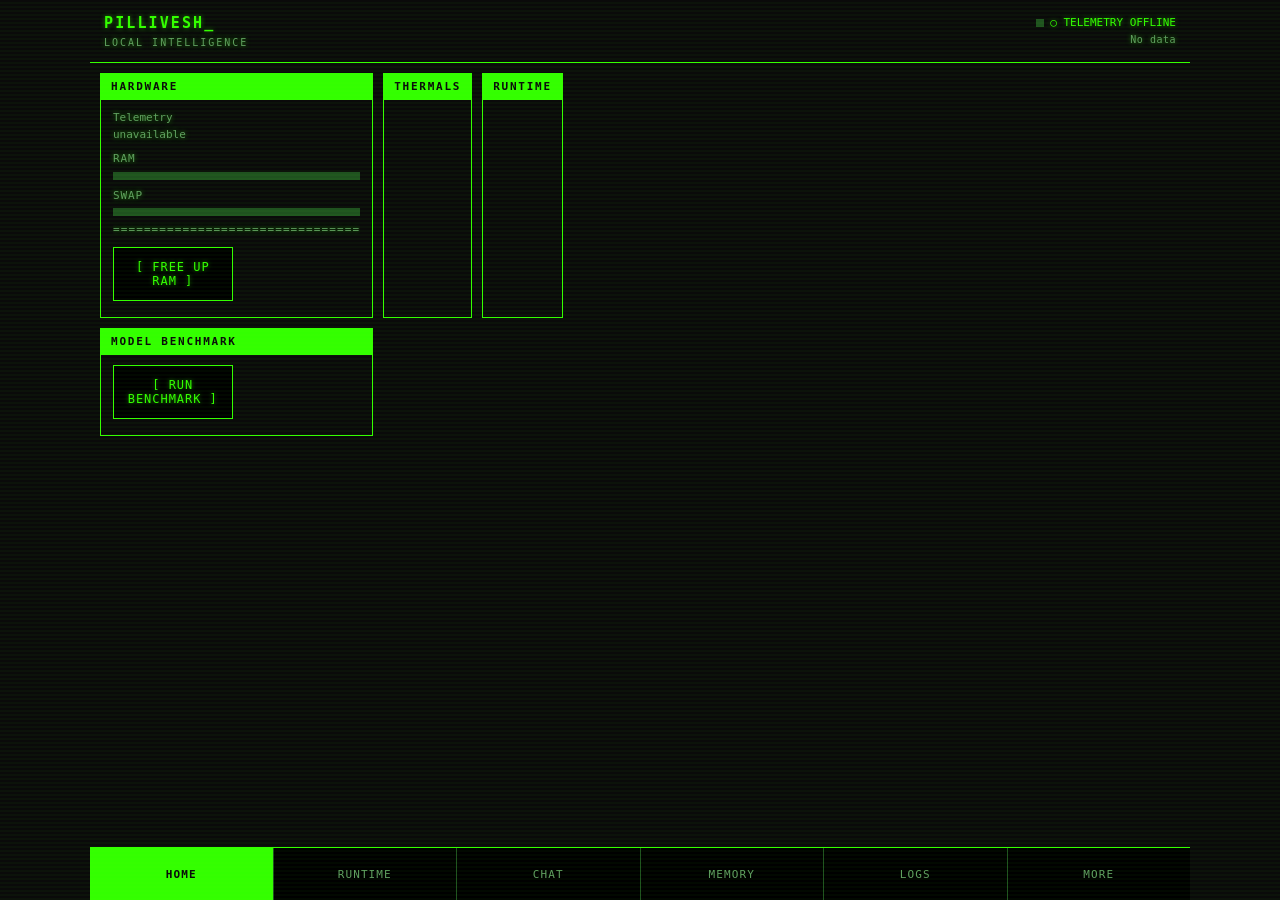
==== commit 8a000c06: "Add live telemetry/benchmark probes, per-model TPS stats, streaming chat UI" ====
--- a/frontend/index.html
+++ b/frontend/index.html
@@ -61,6 +61,10 @@
       <div class="panel-h">MODEL BENCHMARK</div>
       <div id="benchBox"></div>
       <div id="benchChart"></div>
+      <div class="menu" style="margin-top:8px">
+        <button id="runBenchBtn">Run benchmark</button>
+      </div>
+      <div id="benchResult" class="small" style="margin-top:6px"></div>
     </div>
   </section>
 
@@ -83,20 +87,23 @@
 
   <!-- CHAT -->
   <section id="view-chat" class="view">
-    <div class="panel">
+    <div class="panel chat-panel">
       <div class="panel-h">CHAT</div>
-      <div id="chatStatus" class="small">Checking model…</div>
-      <div class="menu" style="margin-top:8px">
-        <button id="openLlamaUiBtn">Open llama Web UI</button>
-        <button id="clearChatBtn">Clear chat</button>
+      <div class="chat-toolbar">
+        <div id="chatStatus" class="small chat-status">Checking model…</div>
+        <div class="chat-actions">
+          <button id="openLlamaUiBtn" class="chip" type="button">Web UI</button>
+          <button id="clearChatBtn" class="chip" type="button">Clear</button>
+        </div>
       </div>
-      <div id="chatMessages" class="chat-messages"></div>
-      <div class="input-wrap" style="margin-top:8px">
-        <input id="chatInput" class="input" type="text" placeholder="type a message…" autocomplete="off">
+      <div id="chatMessages" class="chat-messages" aria-live="polite"></div>
+      <div class="chat-composer">
+        <input id="chatInput" class="input chat-input" type="text"
+               placeholder="message the local model…" autocomplete="off"
+               enterkeyhint="send">
+        <button id="chatSendBtn" class="chat-send" type="button">Send</button>
       </div>
-      <div class="menu" style="margin-top:6px">
-        <button id="chatSendBtn">Send</button>
-      </div>
+      <div id="chatMeta" class="small chat-meta"></div>
     </div>
   </section>
 
@@ -125,6 +132,7 @@
         <button data-goto="tools">Tools</button>
         <button data-goto="tasks">Tasks</button>
         <button data-goto="models">Models</button>
+        <button data-goto="stats">Model Stats</button>
         <button data-goto="diagnostics">Diagnostics</button>
         <button data-goto="settings">Settings</button>
       </div>
@@ -133,6 +141,7 @@
     <div class="panel" id="more-tools"><div class="panel-h">TOOLS</div><div id="toolsBox" class="list"></div></div>
     <div class="panel" id="more-tasks"><div class="panel-h">TASKS</div><div id="tasksBox" class="list"></div></div>
     <div class="panel" id="more-models"><div class="panel-h">MODELS</div><div id="modelsBox" class="list"></div><div id="modelOpsResult" class="small" style="margin-top:6px"></div></div>
+    <div class="panel" id="more-stats"><div class="panel-h">MODEL STATS</div><div id="statsSummary" class="small" style="margin-bottom:8px">Collecting efficiency samples…</div><div id="statsBox" class="list"></div></div>
     <div class="panel" id="more-diag"><div class="panel-h">DIAGNOSTICS</div><div id="diagBox2" class="kv-grid"></div><div class="menu" style="margin-top:8px"><button id="exportBtn">Copy diagnostics report</button></div></div>
     <div class="panel" id="more-settings">
       <div class="panel-h">SETTINGS</div>
--- a/frontend/css/app.css
+++ b/frontend/css/app.css
@@ -612,57 +612,300 @@
 }
 
 /* ---------- chat ---------- */
+.chat-panel{display:flex;flex-direction:column;min-height:70vh}
+.chat-toolbar{
+  display:flex;
+  justify-content:space-between;
+  align-items:center;
+  gap:8px;
+  flex-wrap:wrap;
+  margin-bottom:8px;
+}
+.chat-status{flex:1;min-width:140px}
+.chat-actions{display:flex;gap:6px;flex-wrap:wrap}
+.chat-actions .chip{min-height:32px;padding:4px 8px;font-size:10px}
 .chat-messages{
   display:flex;
   flex-direction:column;
-  gap:6px;
-  max-height:50vh;
+  gap:10px;
+  flex:1;
+  max-height:55vh;
   overflow-y:auto;
-  margin-top:8px;
-  padding:4px 0;
+  padding:10px;
   border:1px dashed var(--muted);
-  padding:8px;
-  min-height:120px;
+  background:
+    linear-gradient(180deg, rgba(0,0,0,.35), rgba(0,0,0,.15));
+  min-height:220px;
+  scroll-behavior:smooth;
 }
 .chat-msg{
   border:1px solid var(--muted);
   border-radius:var(--radius);
-  padding:8px;
-  font-size:12px;
+  padding:8px 10px;
+  font-size:13px;
+  line-height:1.55;
   white-space:pre-wrap;
   word-break:break-word;
+  position:relative;
+  animation:chatIn .18s ease-out;
+  background:rgba(0,0,0,.35);
 }
 .chat-msg.user{
   border-color:var(--primary);
   align-self:flex-end;
-  max-width:85%;
-  background:rgba(0,0,0,.4);
+  max-width:88%;
+  background:rgba(0,0,0,.55);
+  box-shadow:0 0 8px rgba(0,0,0,.4);
 }
 .chat-msg.assistant{
   border-color:var(--secondary);
   align-self:flex-start;
-  max-width:95%;
+  max-width:96%;
+}
+.chat-msg .msg-head{
+  display:flex;
+  justify-content:space-between;
+  align-items:center;
+  gap:10px;
+  margin-bottom:6px;
 }
 .chat-msg .who{
   font-size:10px;
-  letter-spacing:.1em;
-  text-transform:uppercase;
-  color:var(--muted-text);
-  margin-bottom:4px;
+  letter-spacing:.12em;
+  text-transform:uppercase;
+  color:var(--muted-text);
 }
 .chat-msg.user .who{color:var(--primary)}
 .chat-msg.assistant .who{color:var(--secondary)}
-.chat-msg.thinking{
-  opacity:.6;
-  font-style:italic;
+.chat-msg .stamp{
+  font-size:10px;
+  color:var(--muted-text);
+  letter-spacing:.04em;
+}
+.chat-msg .msg-actions{
+  position:absolute;
+  top:4px;
+  right:6px;
+  opacity:0;
+  transition:none;
+}
+.chat-msg:hover .msg-actions,
+.chat-msg:focus-within .msg-actions{opacity:1}
+.chat-msg .copy-btn{
+  border:1px solid var(--muted);
+  background:#000;
+  color:var(--muted-text);
+  font-size:9px;
+  letter-spacing:.08em;
+  text-transform:uppercase;
+  padding:2px 6px;
+  cursor:pointer;
+  font-family:var(--mono);
+}
+.chat-msg .copy-btn:hover{
+  border-color:var(--primary);
+  color:var(--primary);
+}
+.chat-msg .body{min-height:1em}
+.chat-msg.thinking .body{color:var(--muted-text);font-style:italic}
+.typing-dots{
+  display:inline-flex;
+  gap:4px;
+  align-items:center;
+  vertical-align:middle;
+}
+.typing-dots i{
+  width:5px;height:5px;
+  background:var(--secondary);
+  display:inline-block;
+  animation:dotPulse 1.1s ease-in-out infinite;
+}
+.typing-dots i:nth-child(2){animation-delay:.15s}
+.typing-dots i:nth-child(3){animation-delay:.3s}
+.stream-caret{
+  display:inline-block;
+  width:7px;
+  height:1em;
+  background:var(--primary);
+  margin-left:2px;
+  vertical-align:text-bottom;
+  animation:blink 1s step-end infinite;
 }
 .chat-empty{
   color:var(--muted-text);
-  font-size:11px;
+  font-size:12px;
   text-align:center;
   margin:auto;
   text-transform:uppercase;
   letter-spacing:.1em;
+  line-height:1.8;
+  padding:20px 10px;
+}
+.chat-empty .hero{
+  color:var(--primary);
+  font-size:14px;
+  letter-spacing:.18em;
+  margin-bottom:8px;
+}
+.chat-empty .hint{
+  font-size:10px;
+  color:var(--muted-text);
+  text-transform:none;
+  letter-spacing:.04em;
+}
+.chat-composer{
+  display:flex;
+  align-items:stretch;
+  gap:0;
+  margin-top:10px;
+  border:1px solid var(--primary);
+  background:#000;
+  padding-left:8px;
+}
+.chat-composer::before{
+  content:"$";
+  color:var(--primary);
+  font-weight:700;
+  display:flex;
+  align-items:center;
+  padding-right:6px;
+}
+.chat-input{
+  flex:1;
+  min-width:0;
+  border:none;
+  background:transparent;
+  color:var(--text);
+  padding:12px 4px;
+  font-size:14px;
+  font-family:var(--mono);
+  outline:none;
+  text-shadow:0 0 4px var(--glow);
+  caret-color:var(--primary);
+}
+.chat-input::placeholder{
+  color:var(--muted-text);
+  text-transform:uppercase;
+  letter-spacing:.06em;
+  font-size:11px;
+}
+.chat-send{
+  border:none;
+  border-left:1px solid var(--primary);
+  background:transparent;
+  color:var(--primary);
+  font-family:var(--mono);
+  font-size:11px;
+  letter-spacing:.1em;
+  text-transform:uppercase;
+  padding:0 16px;
+  min-width:84px;
+  cursor:pointer;
+  text-shadow:0 0 4px var(--glow);
+}
+.chat-send::before{content:"[ "}
+.chat-send::after{content:" ]"}
+.chat-send:hover:not(:disabled){
+  background:var(--primary);
+  color:var(--bg);
+  text-shadow:none;
+}
+.chat-send:disabled{opacity:.45;cursor:not-allowed}
+.chat-send.busy::after{
+  content:"";
+  animation:none;
+}
+.chat-meta{
+  margin-top:6px;
+  min-height:1.2em;
+  font-size:10px;
+  letter-spacing:.04em;
+}
+.chat-msg.error{
+  border-color:var(--error);
+}
+.chat-msg.error .who{color:var(--error)}
+
+@keyframes chatIn{
+  from{opacity:0;transform:translateY(4px)}
+  to{opacity:1;transform:none}
+}
+@keyframes dotPulse{
+  0%,80%,100%{opacity:.25;transform:translateY(0)}
+  40%{opacity:1;transform:translateY(-3px)}
+}
+
+/* ---------- model efficiency cards ---------- */
+.model-stats-line{
+  display:flex;
+  flex-wrap:wrap;
+  gap:6px;
+  margin-top:6px;
+  align-items:center;
+}
+.model-stats-line .stat{
+  font-size:10px;
+  border:1px solid var(--muted);
+  padding:2px 6px;
+  letter-spacing:.06em;
+  text-transform:uppercase;
+  color:var(--muted-text);
+}
+.model-stats-line .stat.hot{
+  color:var(--primary);
+  border-color:var(--primary);
+}
+.model-stats-line .stat.warn{
+  color:var(--warn);
+  border-color:var(--warn);
+}
+.model-details{
+  display:none;
+  margin-top:8px;
+  border-top:1px dashed var(--muted);
+  padding-top:8px;
+}
+.row.open .model-details{display:block}
+.model-details table{
+  width:100%;
+  border-collapse:collapse;
+  font-size:11px;
+  margin-top:6px;
+}
+.model-details th,
+.model-details td{
+  text-align:left;
+  padding:3px 4px;
+  border-bottom:1px dashed var(--muted);
+  color:var(--muted-text);
+}
+.model-details th{color:var(--primary);text-transform:uppercase;font-size:10px}
+.model-details td{color:var(--text)}
+.spark-wrap{margin-top:6px}
+.stat-toggle{
+  border:1px solid var(--muted);
+  background:transparent;
+  color:var(--muted-text);
+  font-size:10px;
+  letter-spacing:.08em;
+  text-transform:uppercase;
+  padding:2px 8px;
+  cursor:pointer;
+  font-family:var(--mono);
+  margin-top:6px;
+}
+.stat-toggle:hover,
+.row.open .stat-toggle{
+  border-color:var(--primary);
+  color:var(--primary);
+}
+.cmp-grid{
+  display:grid;
+  grid-template-columns:1fr;
+  gap:8px;
+}
+@media(min-width:700px){
+  .cmp-grid{grid-template-columns:1fr 1fr}
 }
 
 /* ---------- responsive ---------- */
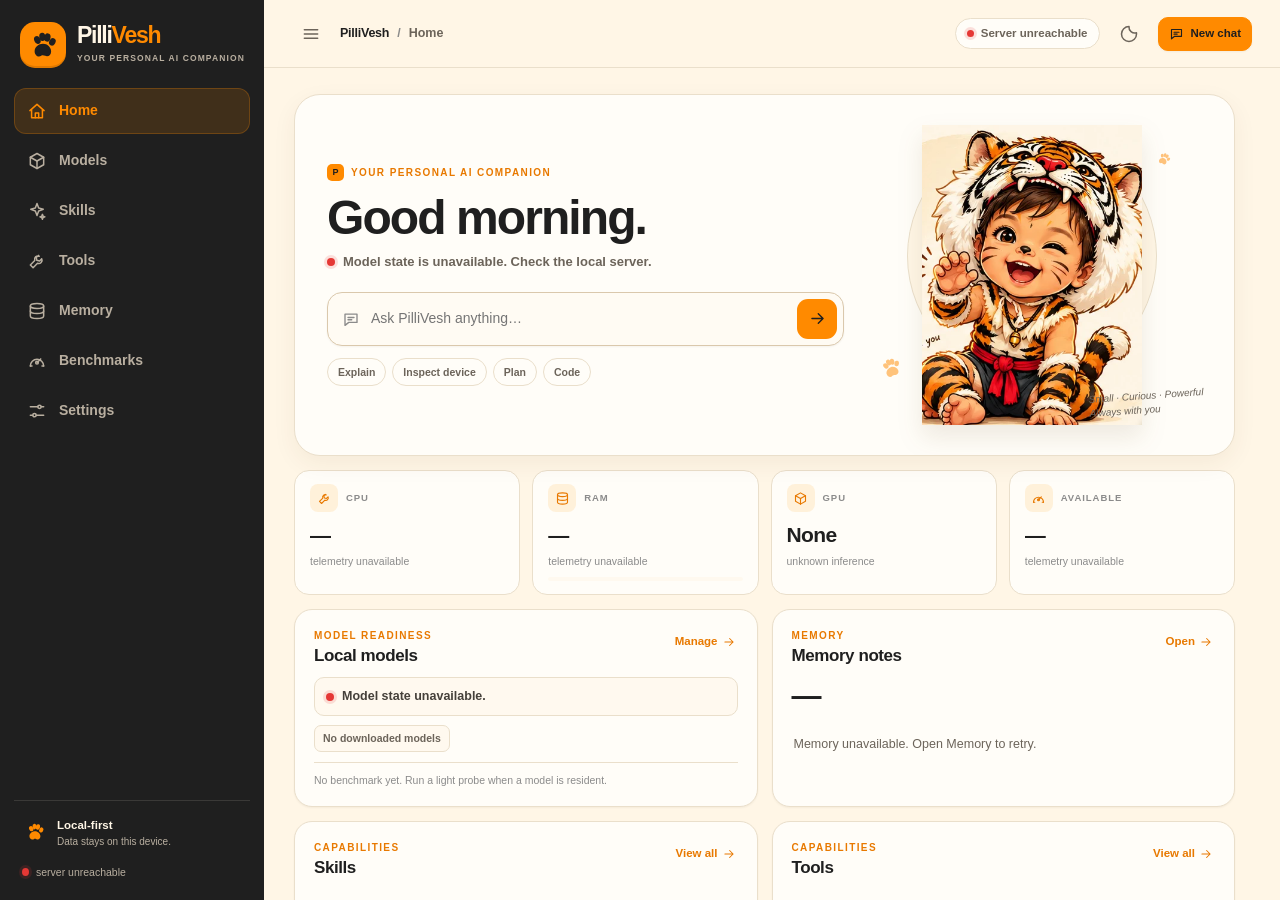
==== commit 02409a1a: "Redesign UI and extend local runtime Add the tiger-branded seven-page control center, streaming chat" ====
--- a/frontend/index.html
+++ b/frontend/index.html
@@ -1,184 +1,553 @@
 <!DOCTYPE html>
-<html lang="en" data-theme="green">
+<html lang="en" data-theme="light">
 <head>
 <meta charset="utf-8">
 <meta name="viewport" content="width=device-width, initial-scale=1, viewport-fit=cover">
-<title>PilliVesh — Local Intelligence</title>
+<title>PilliVesh — Your Personal AI Companion</title>
+<meta name="description" content="A local-first personal AI lab for models, memory, skills, tools and benchmarks.">
 <link rel="manifest" href="manifest.json">
-<meta name="theme-color" content="#0a0a0a">
+<meta name="theme-color" content="#FFF6E6" id="themeColor">
+<script src="js/theme.js"></script>
 <link rel="icon" type="image/svg+xml" href="assets/icon.svg">
 <link rel="apple-touch-icon" href="assets/icon.svg">
 <link rel="stylesheet" href="css/app.css">
-<script>
-(function(){
-  try{
-    var t=localStorage.getItem("pv-theme")||"green";
-    document.documentElement.setAttribute("data-theme",t);
-    var m=document.querySelector('meta[name="theme-color"]');
-    if(m)m.setAttribute("content","#0a0a0a");
-  }catch(e){}
-})();
-</script>
 </head>
 <body>
-<header class="topbar">
-  <div class="brand">
-    <div class="brand-title">PilliVesh</div>
-    <div class="brand-sub">LOCAL INTELLIGENCE</div>
-  </div>
-  <div class="livebox">
-    <div id="statusLine" class="status"><span class="dot unknown"></span><span id="statusText">Checking…</span></div>
-    <div id="updateLine" class="updated">—</div>
-  </div>
-</header>
-
-<main id="main">
-  <!-- HOME -->
-  <section id="view-home" class="view active">
-    <div class="panel">
-      <div class="panel-h">HARDWARE</div>
-      <div id="hwGrid" class="kv-grid"></div>
-      <div class="bar-row"><div class="bar-label"><span>RAM</span><span id="ramText"></span></div><div class="bar"><div id="ramBar" class="bar-fill"></div></div></div>
-      <div class="bar-row"><div class="bar-label"><span>SWAP</span><span id="swapText"></span></div><div class="bar"><div id="swapBar" class="bar-fill alt"></div></div></div>
-      <div id="ramChart"></div>
-      <div class="ascii-rule">================================</div>
-      <div class="menu" style="margin-top:8px"><button id="freeRamBtn">Free up RAM</button></div>
-      <div id="freeRamResult" class="small" style="margin-top:6px"></div>
+<svg class="svg-sprite" aria-hidden="true" focusable="false">
+  <symbol id="i-home" viewBox="0 0 24 24"><path d="M3.5 11.5 12 4l8.5 7.5"/><path d="M5.5 10.5V20h13v-9.5"/><path d="M10 20v-5.5h4V20"/></symbol>
+  <symbol id="i-models" viewBox="0 0 24 24"><path d="m12 3 8 4.5v9L12 21l-8-4.5v-9L12 3Z"/><path d="m4 7.5 8 4.5 8-4.5"/><path d="M12 12v9"/></symbol>
+  <symbol id="i-skills" viewBox="0 0 24 24"><path d="m12 3 2 5.5L19.5 10 14 12l-2 5.5L10 12 4.5 10 10 8.5 12 3Z"/><path d="m18.5 16 .8 2.2 2.2.8-2.2.8-.8 2.2-.8-2.2-2.2-.8 2.2-.8.8-2.2Z"/></symbol>
+  <symbol id="i-tools" viewBox="0 0 24 24"><path d="M14.7 6.3a4 4 0 0 0-5.4 5.1L4 16.7 7.3 20l5.3-5.3a4 4 0 0 0 5.1-5.4l-2.6 2.6-3.3-.7-.7-3.3 2.6-2.6Z"/></symbol>
+  <symbol id="i-memory" viewBox="0 0 24 24"><ellipse cx="12" cy="6" rx="8" ry="3"/><path d="M4 6v6c0 1.7 3.6 3 8 3s8-1.3 8-3V6"/><path d="M4 12v6c0 1.7 3.6 3 8 3s8-1.3 8-3v-6"/></symbol>
+  <symbol id="i-bench" viewBox="0 0 24 24"><path d="M4 18a8 8 0 1 1 16 0"/><path d="m12 14 4.5-4.5"/><circle cx="12" cy="14" r="1.6"/><path d="M4 18h2M18 18h2"/></symbol>
+  <symbol id="i-settings" viewBox="0 0 24 24"><path d="M4 7h9M17 7h3M4 17h3M11 17h9"/><circle cx="15" cy="7" r="2"/><circle cx="9" cy="17" r="2"/></symbol>
+  <symbol id="i-chat" viewBox="0 0 24 24"><path d="M4 5.5h16v11H9l-5 4v-15Z"/><path d="M8 10h8M8 13h5"/></symbol>
+  <symbol id="i-search" viewBox="0 0 24 24"><circle cx="11" cy="11" r="7"/><path d="m16 16 5 5"/></symbol>
+  <symbol id="i-plus" viewBox="0 0 24 24"><path d="M12 5v14M5 12h14"/></symbol>
+  <symbol id="i-send" viewBox="0 0 24 24"><path d="M4 20 21 12 4 4l3 8-3 8Z"/></symbol>
+  <symbol id="i-menu" viewBox="0 0 24 24"><path d="M4 7h16M4 12h16M4 17h16"/></symbol>
+  <symbol id="i-close" viewBox="0 0 24 24"><path d="m6 6 12 12M18 6 6 18"/></symbol>
+  <symbol id="i-back" viewBox="0 0 24 24"><path d="m15 5-7 7 7 7"/></symbol>
+  <symbol id="i-more" viewBox="0 0 24 24"><circle cx="12" cy="5" r="1.6"/><circle cx="12" cy="12" r="1.6"/><circle cx="12" cy="19" r="1.6"/></symbol>
+  <symbol id="i-sun" viewBox="0 0 24 24"><circle cx="12" cy="12" r="4"/><path d="M12 2v2M12 20v2M2 12h2M20 12h2M5 5l1.4 1.4M17.6 17.6 19 19M19 5l-1.4 1.4M6.4 17.6 5 19"/></symbol>
+  <symbol id="i-moon" viewBox="0 0 24 24"><path d="M12 3a9 9 0 1 0 9 9c0-.5 0-1-.1-1.5A7 7 0 0 1 12 3Z"/></symbol>
+  <symbol id="i-download" viewBox="0 0 24 24"><path d="M12 4v11m0 0 4-4m-4 4-4-4"/><path d="M5 19h14"/></symbol>
+  <symbol id="i-terminal" viewBox="0 0 24 24"><rect x="3" y="4" width="18" height="16" rx="2.5"/><path d="m7 9 3 3-3 3M13 15h4"/></symbol>
+  <symbol id="i-logs" viewBox="0 0 24 24"><path d="M6 3h9l4 4v14H6V3Z"/><path d="M15 3v4h4M9 12h6M9 16h6"/></symbol>
+  <symbol id="i-arrow" viewBox="0 0 24 24"><path d="M5 12h14m0 0-6-6m6 6-6 6"/></symbol>
+  <symbol id="i-copy" viewBox="0 0 24 24"><rect x="9" y="9" width="11" height="11" rx="2"/><path d="M15 9V6a2 2 0 0 0-2-2H6a2 2 0 0 0-2 2v7a2 2 0 0 0 2 2h3"/></symbol>
+  <symbol id="i-refresh" viewBox="0 0 24 24"><path d="M20 11a8 8 0 0 0-14-4L4 9"/><path d="M4 4v5h5M4 13a8 8 0 0 0 14 4l2-2"/><path d="M20 20v-5h-5"/></symbol>
+  <symbol id="i-check" viewBox="0 0 24 24"><path d="m5 12 4.5 4.5L19 7"/></symbol>
+</svg>
+
+<div class="app" id="app">
+  <aside class="nav" id="nav" aria-label="Main navigation">
+    <button class="nav-brand" data-page="home" aria-label="PilliVesh home">
+      <span class="brand-paw" aria-hidden="true">
+        <svg viewBox="0 0 48 48" class="paw-svg"><ellipse cx="15" cy="16" rx="5" ry="6.5" transform="rotate(-24 15 16)"/><ellipse cx="23" cy="11" rx="5" ry="6.7" transform="rotate(-7 23 11)"/><ellipse cx="31" cy="12" rx="5" ry="6.7" transform="rotate(12 31 12)"/><ellipse cx="39" cy="19" rx="4.9" ry="6.2" transform="rotate(30 39 19)"/><path d="M24 22c7 0 13 5.6 13 12.2 0 5.3-4.2 9-9.4 7.1-2.4-.9-4.8-1.4-6.4-.2-4.5 3.1-10.6-.3-10.6-7.3C10.6 27.4 17 22 24 22Z"/></svg>
+      </span>
+      <span class="brand-copy">
+        <span class="brand-word">Pilli<span>Vesh</span></span>
+        <span class="brand-tagline">Your Personal AI Companion</span>
+      </span>
+    </button>
+
+    <nav class="nav-list" aria-label="Sections">
+      <button class="nav-item on" data-page="home"><svg><use href="#i-home"/></svg><span>Home</span></button>
+      <button class="nav-item" data-page="models"><svg><use href="#i-models"/></svg><span>Models</span></button>
+      <button class="nav-item" data-page="skills"><svg><use href="#i-skills"/></svg><span>Skills</span></button>
+      <button class="nav-item" data-page="tools"><svg><use href="#i-tools"/></svg><span>Tools</span></button>
+      <button class="nav-item" data-page="memory"><svg><use href="#i-memory"/></svg><span>Memory</span></button>
+      <button class="nav-item" data-page="benchmarks"><svg><use href="#i-bench"/></svg><span>Benchmarks</span></button>
+      <button class="nav-item" data-page="settings"><svg><use href="#i-settings"/></svg><span>Settings</span></button>
+    </nav>
+
+    <div class="nav-foot">
+      <div class="nav-note">
+        <span class="paw-mini" aria-hidden="true">
+          <svg viewBox="0 0 48 48" class="paw-svg"><ellipse cx="15" cy="16" rx="5" ry="6.5" transform="rotate(-24 15 16)"/><ellipse cx="23" cy="11" rx="5" ry="6.7" transform="rotate(-7 23 11)"/><ellipse cx="31" cy="12" rx="5" ry="6.7" transform="rotate(12 31 12)"/><ellipse cx="39" cy="19" rx="4.9" ry="6.2" transform="rotate(30 39 19)"/><path d="M24 22c7 0 13 5.6 13 12.2 0 5.3-4.2 9-9.4 7.1-2.4-.9-4.8-1.4-6.4-.2-4.5 3.1-10.6-.3-10.6-7.3C10.6 27.4 17 22 24 22Z"/></svg>
+        </span>
+        <div><b>Local-first</b><small>Data stays on this device.</small></div>
+      </div>
+      <span class="side-status" id="sideStatus"><i class="dot"></i><span>Checking runtime…</span></span>
     </div>
-
-    <div class="panel">
-      <div class="panel-h">THERMALS</div>
-      <div id="thermGrid" class="kv-grid"></div>
-      <div id="thermChart"></div>
+  </aside>
+  <div class="nav-scrim" id="navScrim" hidden></div>
+
+  <main class="main">
+    <header class="topbar">
+      <div class="topbar-left">
+        <button class="icon-btn nav-toggle" id="navToggle" aria-label="Open navigation" aria-expanded="false"><svg><use href="#i-menu"/></svg></button>
+        <div class="crumb"><span class="crumb-brand">PilliVesh</span><span class="crumb-sep">/</span><span id="pageTitle">Home</span></div>
+      </div>
+      <div class="topbar-right">
+        <span class="status-pill" id="topStatus"><i class="dot warn"></i><span>Checking runtime…</span></span>
+        <button class="icon-btn" id="themeBtn" title="Toggle theme" aria-label="Toggle theme"><svg><use href="#i-moon"/></svg></button>
+        <button class="btn primary small top-chat" id="topChatBtn"><svg><use href="#i-chat"/></svg><span>New chat</span></button>
+      </div>
+    </header>
+
+    <div class="pages" id="pages">
+
+      <!-- ================= HOME ================= -->
+      <section class="page active" data-page="home" id="page-home">
+        <div class="hero">
+          <div class="hero-copy">
+            <p class="eyebrow"><span class="eyebrow-paw">P</span> Your personal AI companion</p>
+            <h1 id="homeGreeting">Good morning.</h1>
+            <p class="hero-status" id="homeStatus"><i class="dot warn"></i><span>Checking the local runtime…</span></p>
+            <form class="ask" id="homePromptForm" autocomplete="off">
+              <svg class="ask-icon"><use href="#i-chat"/></svg>
+              <input id="homePrompt" type="text" placeholder="Ask PilliVesh anything…" aria-label="Ask PilliVesh" maxlength="32000">
+              <button class="ask-send" type="submit" aria-label="Start chat"><svg><use href="#i-arrow"/></svg></button>
+            </form>
+            <div class="hero-chips" id="homeChips">
+              <button data-prompt="Explain what PilliVesh can do on this device.">Explain</button>
+              <button data-prompt="Inspect this device with system_info and summarize it.">Inspect device</button>
+              <button data-prompt="Help me plan a small coding project.">Plan</button>
+              <button data-prompt="Write a short Python script that watches a folder for new files.">Code</button>
+            </div>
+          </div>
+          <div class="hero-art" aria-hidden="true">
+            <span class="art-sun"></span>
+            <span class="art-ring"></span>
+            <img src="assets/mascot.webp" width="368" height="500" alt="">
+            <span class="art-note">Small · Curious · Powerful<br>Always with you</span>
+            <span class="art-paw p1"><svg viewBox="0 0 48 48" class="paw-svg"><ellipse cx="15" cy="16" rx="5" ry="6.5" transform="rotate(-24 15 16)"/><ellipse cx="23" cy="11" rx="5" ry="6.7" transform="rotate(-7 23 11)"/><ellipse cx="31" cy="12" rx="5" ry="6.7" transform="rotate(12 31 12)"/><ellipse cx="39" cy="19" rx="4.9" ry="6.2" transform="rotate(30 39 19)"/><path d="M24 22c7 0 13 5.6 13 12.2 0 5.3-4.2 9-9.4 7.1-2.4-.9-4.8-1.4-6.4-.2-4.5 3.1-10.6-.3-10.6-7.3C10.6 27.4 17 22 24 22Z"/></svg></span>
+            <span class="art-paw p2"><svg viewBox="0 0 48 48" class="paw-svg"><ellipse cx="15" cy="16" rx="5" ry="6.5" transform="rotate(-24 15 16)"/><ellipse cx="23" cy="11" rx="5" ry="6.7" transform="rotate(-7 23 11)"/><ellipse cx="31" cy="12" rx="5" ry="6.7" transform="rotate(12 31 12)"/><ellipse cx="39" cy="19" rx="4.9" ry="6.2" transform="rotate(30 39 19)"/><path d="M24 22c7 0 13 5.6 13 12.2 0 5.3-4.2 9-9.4 7.1-2.4-.9-4.8-1.4-6.4-.2-4.5 3.1-10.6-.3-10.6-7.3C10.6 27.4 17 22 24 22Z"/></svg></span>
+          </div>
+        </div>
+
+        <div class="metric-grid" aria-label="Live device telemetry">
+          <article class="metric">
+            <div class="metric-top"><span class="metric-icon"><svg><use href="#i-tools"/></svg></span><span class="metric-label">CPU</span></div>
+            <div class="metric-value" id="homeCpu">—</div>
+            <div class="metric-sub" id="homeCpuSub">telemetry</div>
+          </article>
+          <article class="metric">
+            <div class="metric-top"><span class="metric-icon"><svg><use href="#i-memory"/></svg></span><span class="metric-label">RAM</span></div>
+            <div class="metric-value" id="homeRam">—</div>
+            <div class="metric-sub" id="homeRamSub">telemetry</div>
+            <div class="meter"><i id="homeRamBar" style="width:0%"></i></div>
+          </article>
+          <article class="metric">
+            <div class="metric-top"><span class="metric-icon"><svg><use href="#i-models"/></svg></span><span class="metric-label">GPU</span></div>
+            <div class="metric-value" id="homeGpu">—</div>
+            <div class="metric-sub" id="homeGpuSub">backend</div>
+          </article>
+          <article class="metric">
+            <div class="metric-top"><span class="metric-icon"><svg><use href="#i-bench"/></svg></span><span class="metric-label">Available</span></div>
+            <div class="metric-value" id="homeAvail">—</div>
+            <div class="metric-sub" id="homeAvailSub">memory</div>
+          </article>
+        </div>
+
+        <div class="dash-grid">
+          <article class="panel model-panel">
+            <div class="panel-head">
+              <div><p class="eyebrow">Model readiness</p><h2>Local models</h2></div>
+              <button class="link-btn" data-page="models">Manage <svg><use href="#i-arrow"/></svg></button>
+            </div>
+            <div class="readiness" id="homeModel"><span class="dot"></span><span>Checking models…</span></div>
+            <div class="chip-list" id="homeModelList"></div>
+            <div class="panel-foot" id="homeBench">No benchmark yet.</div>
+          </article>
+
+          <article class="panel">
+            <div class="panel-head">
+              <div><p class="eyebrow">Memory</p><h2>Memory notes</h2></div>
+              <button class="link-btn" data-page="memory">Open <svg><use href="#i-arrow"/></svg></button>
+            </div>
+            <div class="big-count" id="homeMemory">—</div>
+            <div class="mini-list" id="homeMemoryList"></div>
+          </article>
+
+          <article class="panel">
+            <div class="panel-head">
+              <div><p class="eyebrow">Capabilities</p><h2>Skills</h2></div>
+              <button class="link-btn" data-page="skills">View all <svg><use href="#i-arrow"/></svg></button>
+            </div>
+            <div class="big-count" id="homeSkills">—</div>
+            <div class="chip-list" id="homeSkillsList"></div>
+          </article>
+
+          <article class="panel">
+            <div class="panel-head">
+              <div><p class="eyebrow">Capabilities</p><h2>Tools</h2></div>
+              <button class="link-btn" data-page="tools">View all <svg><use href="#i-arrow"/></svg></button>
+            </div>
+            <div class="big-count" id="homeTools">—</div>
+            <div class="mini-list" id="homeToolsList"></div>
+          </article>
+
+          <article class="panel quick-panel">
+            <div class="panel-head">
+              <div><p class="eyebrow">Shortcuts</p><h2>Quick actions</h2></div>
+            </div>
+            <div class="quick-grid">
+              <button class="quick" data-action="download"><span class="quick-icon"><svg><use href="#i-download"/></svg></span><span>Download model</span></button>
+              <button class="quick" id="homeBenchBtn" data-action="benchmark"><span class="quick-icon"><svg><use href="#i-bench"/></svg></span><span>Run benchmark</span></button>
+              <button class="quick" data-action="terminal"><span class="quick-icon"><svg><use href="#i-terminal"/></svg></span><span>Open terminal</span></button>
+              <button class="quick" data-action="logs"><span class="quick-icon"><svg><use href="#i-logs"/></svg></span><span>View logs</span></button>
+              <button class="quick" data-action="memory"><span class="quick-icon"><svg><use href="#i-memory"/></svg></span><span>Manage memory</span></button>
+            </div>
+            <div class="form-msg" id="homeMsg" role="status"></div>
+          </article>
+
+          <article class="panel chat-panel">
+            <div class="panel-head">
+              <div><p class="eyebrow">Conversations</p><h2>Recent chats</h2></div>
+              <button class="link-btn" data-page="chat">Open chat <svg><use href="#i-arrow"/></svg></button>
+            </div>
+            <div class="mini-list" id="homeChats"></div>
+          </article>
+        </div>
+      </section>
+
+      <!-- ================= MODELS ================= -->
+      <section class="page" data-page="models" id="page-models" hidden>
+        <div class="page-head">
+          <div>
+            <p class="eyebrow">Local inference</p>
+            <h1>Models</h1>
+            <p class="lede">One GGUF stays resident in llama-server at a time. Loading another swaps it; nothing leaves the device.</p>
+          </div>
+          <button class="btn" id="modelsRefreshBtn"><svg><use href="#i-refresh"/></svg>Refresh</button>
+        </div>
+        <div class="notice-inline">Downloads come from Hugging Face and are stored in the project. Keep enough free space for the model plus its runtime memory.</div>
+        <div class="form-msg" id="modelsMsg" role="status"></div>
+        <div id="modelList" class="model-list"></div>
+      </section>
+
+      <!-- ================= SKILLS ================= -->
+      <section class="page" data-page="skills" id="page-skills" hidden>
+        <div class="page-head">
+          <div>
+            <p class="eyebrow">Know-how</p>
+            <h1>Skills</h1>
+            <p class="lede">Instruction packs the assistant can load when a task matches. Read one here; there is no hidden state to configure.</p>
+          </div>
+          <button class="btn" id="skillsRefreshBtn"><svg><use href="#i-refresh"/></svg>Refresh</button>
+        </div>
+        <div class="section-row">
+          <label class="search search-inline"><svg><use href="#i-search"/></svg><input id="skillSearch" type="search" placeholder="Search skills" autocomplete="off" aria-label="Search skills"></label>
+          <span class="count-pill" id="skillsSummary">—</span>
+        </div>
+        <div class="form-msg" id="skillsMsg" role="status"></div>
+        <div id="skillsList" class="card-grid"></div>
+      </section>
+
+      <!-- ================= TOOLS ================= -->
+      <section class="page" data-page="tools" id="page-tools" hidden>
+        <div class="page-head">
+          <div>
+            <p class="eyebrow">Bounded actions</p>
+            <h1>Tools</h1>
+            <p class="lede">Read-only device inspection the assistant may call. Tools run on this server with fixed, reviewed handlers.</p>
+          </div>
+          <button class="btn" id="toolsRefreshBtn"><svg><use href="#i-refresh"/></svg>Refresh</button>
+        </div>
+        <div class="section-row">
+          <span class="count-pill" id="toolsSummary">—</span>
+        </div>
+        <div class="form-msg" id="toolsMsg" role="status"></div>
+        <div id="toolsList" class="card-grid"></div>
+
+        <div class="panel tasks-panel">
+          <div class="panel-head">
+            <div><p class="eyebrow">Task runner</p><h2>Tasks</h2></div>
+            <span class="count-pill" id="taskSummary">—</span>
+          </div>
+          <p class="note">Tasks run the resident local model through the bounded tool loop. They do not switch models for you.</p>
+          <form id="taskForm" class="task-form" autocomplete="off">
+            <input id="taskProject" placeholder="project" maxlength="100" aria-label="Task project" required>
+            <input id="taskTitle" placeholder="task title" maxlength="200" aria-label="Task title" required>
+            <button type="submit" class="btn primary">Add task</button>
+          </form>
+          <div class="form-msg" id="taskMsg" role="status"></div>
+          <div id="taskCounts" class="chips"></div>
+          <div id="taskList" class="mini-list"></div>
+        </div>
+      </section>
+
+      <!-- ================= MEMORY ================= -->
+      <section class="page" data-page="memory" id="page-memory" hidden>
+        <div class="page-head">
+          <div>
+            <p class="eyebrow">Local recall</p>
+            <h1>Memory</h1>
+            <p class="lede">Verified tool episodes and notes stored in the local SQLite database. Nothing is synced or uploaded.</p>
+          </div>
+          <button class="btn" id="memRetryBtn"><svg><use href="#i-refresh"/></svg>Refresh</button>
+        </div>
+        <div class="memory-strip">
+          <div class="panel memory-card">
+            <span class="metric-label">Stored notes</span>
+            <div class="big-count" id="memSummary">—</div>
+            <div id="memCounts" class="chips"></div>
+          </div>
+          <div class="panel memory-card">
+            <span class="metric-label">State</span>
+            <div class="readiness" id="memState"><span class="dot ok"></span><span>Local database</span></div>
+            <p class="note">Memory is created on first use. An empty database is a fresh install, not an error.</p>
+          </div>
+        </div>
+        <div class="section-row">
+          <label class="search search-inline"><svg><use href="#i-search"/></svg><input id="memSearch" type="search" placeholder="Search memory" autocomplete="off" aria-label="Search memory"></label>
+        </div>
+        <div class="form-msg" id="memMsg" role="status"></div>
+        <div id="memList" class="mini-list memory-list"></div>
+      </section>
+
+      <!-- ================= BENCHMARKS ================= -->
+      <section class="page" data-page="benchmarks" id="page-benchmarks" hidden>
+        <div class="page-head">
+          <div>
+            <p class="eyebrow">Measured, not guessed</p>
+            <h1>Benchmarks</h1>
+            <p class="lede">A light 48-token probe against the model already resident in llama-server. PilliVesh never loads or switches models for a benchmark.</p>
+          </div>
+          <button class="btn primary" id="benchRunBtn" disabled>Run light benchmark</button>
+        </div>
+        <div class="panel bench-panel">
+          <div class="bench-readiness" id="benchState">
+            <span class="dot"></span>
+            <div><div class="bench-model" id="benchModel">Checking resident model…</div><div class="bench-sub" id="benchSub"></div></div>
+          </div>
+          <div class="bench-progress" id="benchProgress" hidden><span class="spinner" aria-hidden="true"></span><span>Probe running against the resident model</span><b id="benchElapsed">0s</b></div>
+          <div class="form-msg" id="benchMsg" role="status"></div>
+          <div id="benchResults"></div>
+        </div>
+        <div class="two-col">
+          <div class="panel">
+            <div class="panel-head"><div><p class="eyebrow">Past probes</p><h2>Recent runs</h2></div></div>
+            <div id="benchHistory" class="mini-list"></div>
+          </div>
+          <aside class="panel bench-help">
+            <p class="eyebrow">How this works</p>
+            <h2>One honest measurement</h2>
+            <p>The probe sends a fixed 48-token request and records prompt speed, generation speed, elapsed time and token counts exactly as llama-server reports them.</p>
+            <p>Memory and hardware figures come from the runtime snapshot attached to that run. Missing values stay missing.</p>
+            <button class="btn small" id="benchModelsBtn">Choose a model</button>
+          </aside>
+        </div>
+      </section>
+
+      <!-- ================= SETTINGS ================= -->
+      <section class="page" data-page="settings" id="page-settings" hidden>
+        <div class="page-head">
+          <div>
+            <p class="eyebrow">Configuration</p>
+            <h1>Settings</h1>
+            <p class="lede">Harness defaults, providers and device controls. Everything is stored locally.</p>
+          </div>
+        </div>
+        <div class="tabs" id="settingsTabs" role="tablist" aria-label="Settings sections">
+          <button data-tab="assistant" class="on" role="tab" aria-selected="true">Assistant</button>
+          <button data-tab="providers" role="tab" aria-selected="false">Providers</button>
+          <button data-tab="system" role="tab" aria-selected="false">System</button>
+        </div>
+
+        <section class="settings-panel active" data-panel="assistant" role="tabpanel">
+          <div class="panel">
+            <div class="panel-head"><div><p class="eyebrow">Defaults</p><h2>Assistant behaviour</h2></div></div>
+            <p class="note">These defaults apply to new messages and save automatically on this device.</p>
+            <label class="field">System prompt
+              <textarea id="harnessPrompt" rows="5" placeholder="You are a concise local assistant. Use tools only when needed."></textarea>
+              <span class="hint">Leave blank to send no system message.</span>
+            </label>
+            <div class="field-row">
+              <label class="field">Temperature <output id="tempOut">0.7</output>
+                <input id="harnessTemp" type="range" min="0" max="2" step="0.1" value="0.7">
+                <span class="hint">Lower is focused; higher is more varied.</span>
+              </label>
+              <label class="field">Maximum reply tokens
+                <input id="harnessTokens" type="number" min="1" max="2048" step="1" value="512">
+                <span class="hint">Upper bound per reply.</span>
+              </label>
+            </div>
+            <label class="switch-row">
+              <input id="harnessTools" type="checkbox" checked>
+              <span class="switch"></span>
+              <span><b>Enable tools</b><small>Bounded read-only device inspection, at most two steps.</small></span>
+            </label>
+          </div>
+        </section>
+
+        <section class="settings-panel" data-panel="providers" role="tabpanel">
+          <div class="panel">
+            <div class="panel-head"><div><p class="eyebrow">Chat backends</p><h2>Providers</h2></div></div>
+            <p class="note">API keys are stored on this device in <code>results/providers.json</code> (owner-only file) and are never shown again. Chat requests are proxied by the local server, so the browser never sees the key.</p>
+            <div id="providerList" class="provider-list"></div>
+          </div>
+          <details class="panel add-provider" id="addProvider">
+            <summary id="providerFormTitle">+ Add a provider</summary>
+            <form id="providerForm" class="form" autocomplete="off">
+              <label class="field">Preset
+                <select id="presetSelect"></select>
+              </label>
+              <div class="field-row">
+                <label class="field">Name
+                  <input id="providerName" maxlength="60" placeholder="My provider" required>
+                </label>
+                <label class="field">API format
+                  <select id="providerType">
+                    <option value="openai">OpenAI-compatible</option>
+                    <option value="anthropic">Anthropic</option>
+                    <option value="google">Google Gemini</option>
+                  </select>
+                </label>
+              </div>
+              <label class="field">Base URL
+                <input id="providerBase" type="url" placeholder="https://api.example.com/v1" required>
+              </label>
+              <label class="field">Model id
+                <input id="providerModel" placeholder="model-name" required>
+              </label>
+              <label class="field">API key
+                <input id="providerKey" type="password" autocomplete="new-password" placeholder="paste key">
+                <span class="hint" id="providerKeyHint">Leave blank when editing to keep the saved key.</span>
+              </label>
+              <div class="form-actions">
+                <button type="submit" class="btn primary" id="providerSaveBtn">Save provider</button>
+                <button type="button" class="btn" id="providerCancelBtn" hidden>Cancel edit</button>
+              </div>
+              <div class="form-msg" id="providerFormMsg" role="status"></div>
+            </form>
+          </details>
+          <div class="form-msg" id="providerTestMsg" role="status"></div>
+        </section>
+
+        <section class="settings-panel" data-panel="system" role="tabpanel">
+          <details class="sys-card" id="sysDevice" open>
+            <summary><span class="sys-title">Device</span><small id="deviceSummary">loading…</small></summary>
+            <div class="sys-body"><div id="sysStats" class="stat-grid"></div></div>
+          </details>
+
+          <details class="sys-card" id="sysRuntime">
+            <summary><span class="sys-title">Runtime</span><small id="runtimeSummary">—</small></summary>
+            <div class="sys-body">
+              <div id="runtimeStatus" class="kv-list"></div>
+              <div class="form-actions runtime-actions">
+                <button type="button" class="btn" id="benchShortcutBtn">Open benchmarks</button>
+                <button type="button" class="btn danger" id="stopServerBtn">Stop server</button>
+              </div>
+              <div class="form-msg" id="sysMsg" role="status"></div>
+            </div>
+          </details>
+
+          <details class="sys-card" id="terminalCard">
+            <summary><span class="sys-title">Terminal</span><small>no browser shell</small></summary>
+            <div class="sys-body">
+              <p class="note">This build deliberately has no browser terminal. Commands run in Termux or a local shell on the device:</p>
+              <pre class="code">cd ~/PilliVesh
+./run-dashboard.sh
+# stop
+./stop-dashboard.sh</pre>
+              <p class="note">Raw events are appended to <code>logs/runtime.jsonl</code>.</p>
+            </div>
+          </details>
+
+          <details class="sys-card" id="sysLogs">
+            <summary><span class="sys-title">Activity logs</span><small id="logSummary">—</small></summary>
+            <div class="sys-body">
+              <div class="section-row">
+                <select id="logFilter" class="select-inline" aria-label="Filter events">
+                  <option value="all">All events</option>
+                  <option value="chat">Chat</option>
+                  <option value="tool">Tools</option>
+                  <option value="model">Models</option>
+                  <option value="error">Errors</option>
+                  <option value="system">System</option>
+                </select>
+                <button type="button" class="btn small" id="logsRefreshBtn">Refresh</button>
+              </div>
+              <input id="logSearch" class="search-input" type="search" placeholder="Search events" autocomplete="off" aria-label="Search events">
+              <div id="logList" class="mini-list log-list"></div>
+              <button type="button" class="btn small load-more" id="logsMoreBtn" hidden>Load more</button>
+            </div>
+          </details>
+
+          <details class="sys-card" id="sysMaintenance">
+            <summary><span class="sys-title">Maintenance</span><small>stored data &amp; memory</small></summary>
+            <div class="sys-body">
+              <p class="note">These actions affect stored data or running processes and cannot be undone.</p>
+              <div class="form-actions">
+                <button type="button" class="btn" id="clearAllChatsBtn">Clear all chats</button>
+                <button type="button" class="btn" id="freeRamBtn">Free up RAM</button>
+              </div>
+              <div class="form-msg" id="harnessMsg" role="status"></div>
+            </div>
+          </details>
+        </section>
+      </section>
+
+      <!-- ================= CHAT ================= -->
+      <section class="page chat-page" data-page="chat" id="page-chat" hidden>
+        <div class="chat-shell" id="chatShell">
+          <aside class="chat-rail" id="chatRail">
+            <div class="rail-head">
+              <div><p class="eyebrow">Local history</p><h2>Conversations</h2></div>
+              <button class="icon-btn accent" id="newChatBtn" title="New chat" aria-label="New chat"><svg><use href="#i-plus"/></svg></button>
+            </div>
+            <label class="search">
+              <svg><use href="#i-search"/></svg>
+              <input id="chatSearch" type="search" placeholder="Search chats" autocomplete="off" aria-label="Search chats">
+            </label>
+            <div class="chat-list" id="chatList" role="list"></div>
+            <div class="rail-foot">
+              <span class="side-status" id="chatSideStatus"><i class="dot"></i><span>Checking runtime…</span></span>
+            </div>
+          </aside>
+
+          <section class="thread" aria-label="Conversation">
+            <header class="chat-head">
+              <button class="icon-btn back" id="backBtn" aria-label="Back to conversations"><svg><use href="#i-back"/></svg></button>
+              <div class="avatar peer" id="chatAvatar" aria-hidden="true">P</div>
+              <div class="peer-who">
+                <div class="peer-name" id="chatTitle">New chat</div>
+                <div class="peer-sub" id="chatSub">local harness</div>
+              </div>
+              <div class="head-actions">
+                <select class="provider-pick" id="providerPick" aria-label="Chat provider"></select>
+                <button class="icon-btn" id="harnessBtn" title="Assistant settings" aria-label="Assistant settings"><svg><use href="#i-settings"/></svg></button>
+                <div class="menu-wrap">
+                  <button class="icon-btn" id="menuBtn" title="Chat menu" aria-label="Chat menu" aria-expanded="false"><svg><use href="#i-more"/></svg></button>
+                  <div class="menu-pop" id="chatMenu" hidden>
+                    <button data-menu="rename">Rename chat</button>
+                    <button data-menu="clear">Clear messages</button>
+                    <button data-menu="export">Export chat</button>
+                    <button data-menu="delete" class="danger">Delete chat</button>
+                  </div>
+                </div>
+              </div>
+            </header>
+
+            <div class="messages" id="messages" aria-live="polite"></div>
+
+            <div class="composer-wrap">
+              <button class="notice" id="composerNotice" hidden></button>
+              <div class="composer">
+                <button class="icon-btn tools on" id="toolsBtn" title="Tools enabled" aria-label="Toggle tools" aria-pressed="true"><svg><use href="#i-tools"/></svg></button>
+                <textarea id="chatInput" rows="1" placeholder="Message PilliVesh…" autocomplete="off" enterkeyhint="send" aria-label="Message"></textarea>
+                <button class="send" id="sendBtn" title="Send" aria-label="Send"><svg><use href="#i-send"/></svg></button>
+              </div>
+              <div class="composer-foot">
+                <span id="composerMeta">Enter to send · Shift+Enter for a new line</span>
+                <span id="charCount"></span>
+              </div>
+            </div>
+          </section>
+        </div>
+      </section>
+
     </div>
-
-    <div class="panel">
-      <div class="panel-h">RUNTIME</div>
-      <div id="runtimeGrid" class="kv-grid"></div>
-    </div>
-
-    <div class="panel">
-      <div class="panel-h">MODEL BENCHMARK</div>
-      <div id="benchBox"></div>
-      <div id="benchChart"></div>
-      <div class="menu" style="margin-top:8px">
-        <button id="runBenchBtn">Run benchmark</button>
-      </div>
-      <div id="benchResult" class="small" style="margin-top:6px"></div>
-    </div>
-  </section>
-
-  <!-- RUNTIME -->
-  <section id="view-runtime" class="view">
-    <div class="panel"><div class="panel-h">RUNTIME STATUS</div><div id="runtimeFull" class="kv-grid"></div></div>
-    <div class="panel"><div class="panel-h">GPU / VULKAN</div><div id="gpuBox" class="mono small"></div></div>
-    <div class="panel"><div class="panel-h">DIAGNOSTICS</div><div id="diagBox" class="kv-grid"></div></div>
-  </section>
-
-  <!-- MEMORY -->
-  <section id="view-memory" class="view">
-    <div class="panel">
-      <div class="panel-h">MEMORY</div>
-      <div id="memCounts" class="chips"></div>
-      <div class="input-wrap"><input id="memSearch" class="input" type="search" placeholder="search memory…" autocomplete="off"></div>
-      <div id="memList" class="list"></div>
-    </div>
-  </section>
-
-  <!-- CHAT -->
-  <section id="view-chat" class="view">
-    <div class="panel chat-panel">
-      <div class="panel-h">CHAT</div>
-      <div class="chat-toolbar">
-        <div id="chatStatus" class="small chat-status">Checking model…</div>
-        <div class="chat-actions">
-          <button id="openLlamaUiBtn" class="chip" type="button">Web UI</button>
-          <button id="clearChatBtn" class="chip" type="button">Clear</button>
-        </div>
-      </div>
-      <div id="chatMessages" class="chat-messages" aria-live="polite"></div>
-      <div class="chat-composer">
-        <input id="chatInput" class="input chat-input" type="text"
-               placeholder="message the local model…" autocomplete="off"
-               enterkeyhint="send">
-        <button id="chatSendBtn" class="chat-send" type="button">Send</button>
-      </div>
-      <div id="chatMeta" class="small chat-meta"></div>
-    </div>
-  </section>
-
-  <!-- LOGS -->
-  <section id="view-logs" class="view">
-    <div class="panel">
-      <div class="panel-h">RUNTIME LOGS</div>
-      <div id="logFilters" class="chips">
-        <button data-f="all" class="chip on">All</button>
-        <button data-f="info" class="chip">Info</button>
-        <button data-f="warning" class="chip">Warning</button>
-        <button data-f="error" class="chip">Error</button>
-        <button data-f="tool" class="chip">Tool</button>
-        <button data-f="model" class="chip">Model</button>
-        <button data-f="system" class="chip">System</button>
-      </div>
-      <div id="logList" class="list"></div>
-    </div>
-  </section>
-
-  <!-- MORE -->
-  <section id="view-more" class="view">
-    <div class="panel"><div class="panel-h">MORE</div>
-      <div class="menu">
-        <button data-goto="skills">Skills</button>
-        <button data-goto="tools">Tools</button>
-        <button data-goto="tasks">Tasks</button>
-        <button data-goto="models">Models</button>
-        <button data-goto="stats">Model Stats</button>
-        <button data-goto="diagnostics">Diagnostics</button>
-        <button data-goto="settings">Settings</button>
-      </div>
-    </div>
-    <div class="panel" id="more-skills"><div class="panel-h">SKILLS</div><div id="skillsBox" class="list"></div></div>
-    <div class="panel" id="more-tools"><div class="panel-h">TOOLS</div><div id="toolsBox" class="list"></div></div>
-    <div class="panel" id="more-tasks"><div class="panel-h">TASKS</div><div id="tasksBox" class="list"></div></div>
-    <div class="panel" id="more-models"><div class="panel-h">MODELS</div><div id="modelsBox" class="list"></div><div id="modelOpsResult" class="small" style="margin-top:6px"></div></div>
-    <div class="panel" id="more-stats"><div class="panel-h">MODEL STATS</div><div id="statsSummary" class="small" style="margin-bottom:8px">Collecting efficiency samples…</div><div id="statsBox" class="list"></div></div>
-    <div class="panel" id="more-diag"><div class="panel-h">DIAGNOSTICS</div><div id="diagBox2" class="kv-grid"></div><div class="menu" style="margin-top:8px"><button id="exportBtn">Copy diagnostics report</button></div></div>
-    <div class="panel" id="more-settings">
-      <div class="panel-h">SETTINGS</div>
-      <div id="settingsBox" class="kv-grid">
-        <div class="kv"><span class="k">API host</span><span class="v">127.0.0.1 (localhost only)</span></div>
-        <div class="kv"><span class="k">API port</span><span class="v">8080</span></div>
-        <div class="kv"><span class="k">Model port</span><span class="v">8081</span></div>
-        <div class="kv"><span class="k">Refresh</span><span class="v">5 s</span></div>
-        <div class="kv"><span class="k">Mode</span><span class="v">Read-only + model load + chat</span></div>
-      </div>
-      <div class="ascii-rule">---------- THEME ----------</div>
-      <div id="themeRow" class="theme-row">
-        <button class="theme-chip on" data-theme="green"><span class="sw"></span>Green</button>
-        <button class="theme-chip" data-theme="pink"><span class="sw"></span>Pink</button>
-        <button class="theme-chip" data-theme="yellow"><span class="sw"></span>Yellow</button>
-        <button class="theme-chip" data-theme="blue"><span class="sw"></span>Blue</button>
-        <button class="theme-chip" data-theme="red"><span class="sw"></span>Red</button>
-      </div>
-      <div class="menu" style="margin-top:8px"><button id="stopBtn">Stop server &amp; close port</button></div>
-    </div>
-  </section>
-</main>
-
-<nav class="tabbar">
-  <button data-view="home" class="tab on">Home</button>
-  <button data-view="runtime" class="tab">Runtime</button>
-  <button data-view="chat" class="tab">Chat</button>
-  <button data-view="memory" class="tab">Memory</button>
-  <button data-view="logs" class="tab">Logs</button>
-  <button data-view="more" class="tab">More</button>
-</nav>
-
-<script src="js/utils.js"></script>
+  </main>
+</div>
+
 <script src="js/api.js"></script>
-<script src="js/state.js"></script>
-<script src="js/charts.js"></script>
-<script src="js/dashboard.js"></script>
+<script src="js/store.js"></script>
+<script src="js/settings.js"></script>
 <script src="js/app.js"></script>
 </body>
 </html>
--- a/frontend/css/app.css
+++ b/frontend/css/app.css
@@ -1,932 +1,1257 @@
-/* PilliVesh — Terminal CLI design system
-   Cyber-industrial shell aesthetic: monospace, 0 radius, phosphor glow,
-   scanlines, bracket buttons. Dark only. 5 color themes via [data-theme]. */
-
-:root,
-:root[data-theme="green"]{
-  --bg:#0a0a0a;
-  --panel:#0a0a0a;
-  --fg:#33ff00;
-  --primary:#33ff00;
-  --secondary:#ffb000;
-  --muted:#1f521f;
-  --muted-text:#5f9f5f;
-  --border:#1f521f;
-  --error:#ff3333;
-  --text:#33ff00;
-  --accent:#33ff00;
-  --warn:#ffb000;
-  --err:#ff3333;
-  --ok:#33ff00;
-  --glow:rgba(51,255,0,.5);
-  --scan:rgba(51,255,0,.035);
-  --alt:#6cf;
-}
-:root[data-theme="pink"]{
-  --bg:#0a0a0a;
-  --panel:#0a0a0a;
-  --fg:#ff3ec8;
-  --primary:#ff3ec8;
-  --secondary:#3ec8ff;
-  --muted:#5c1a45;
-  --muted-text:#c87ab0;
-  --border:#5c1a45;
-  --error:#ff3333;
-  --text:#ff3ec8;
-  --accent:#ff3ec8;
-  --warn:#3ec8ff;
-  --err:#ff3333;
-  --ok:#ff3ec8;
-  --glow:rgba(255,62,200,.5);
-  --scan:rgba(255,62,200,.035);
-  --alt:#3ec8ff;
-}
-:root[data-theme="yellow"]{
-  --bg:#0a0a0a;
-  --panel:#0a0a0a;
-  --fg:#ffe000;
-  --primary:#ffe000;
-  --secondary:#ff8800;
-  --muted:#5c521a;
-  --muted-text:#c4b84a;
-  --border:#5c521a;
-  --error:#ff3333;
-  --text:#ffe000;
-  --accent:#ffe000;
-  --warn:#ff8800;
-  --err:#ff3333;
-  --ok:#ffe000;
-  --glow:rgba(255,224,0,.5);
-  --scan:rgba(255,224,0,.035);
-  --alt:#ff8800;
-}
-:root[data-theme="blue"]{
-  --bg:#0a0a0a;
-  --panel:#0a0a0a;
-  --fg:#3ec8ff;
-  --primary:#3ec8ff;
-  --secondary:#ff3ec8;
-  --muted:#1a4a5c;
-  --muted-text:#5a9ab0;
-  --border:#1a4a5c;
-  --error:#ff3333;
-  --text:#3ec8ff;
-  --accent:#3ec8ff;
-  --warn:#ff3ec8;
-  --err:#ff3333;
-  --ok:#3ec8ff;
-  --glow:rgba(62,200,255,.5);
-  --scan:rgba(62,200,255,.035);
-  --alt:#ff3ec8;
-}
-:root[data-theme="red"]{
-  --bg:#0a0a0a;
-  --panel:#0a0a0a;
-  --fg:#ff4444;
-  --primary:#ff4444;
-  --secondary:#ffe000;
-  --muted:#5c1a1a;
-  --muted-text:#c87070;
-  --border:#5c1a1a;
-  --error:#ff3333;
-  --text:#ff4444;
-  --accent:#ff4444;
-  --warn:#ffe000;
-  --err:#ff3333;
-  --ok:#ff4444;
-  --glow:rgba(255,68,68,.5);
-  --scan:rgba(255,68,68,.035);
-  --alt:#ffe000;
-}
-
-:root{
-  --mono:"JetBrains Mono","Fira Code",ui-monospace,SFMono-Regular,Menlo,Consolas,monospace;
-  --radius:0px;
-}
-
-*{box-sizing:border-box}
-
-html{background:var(--bg)}
-
-body{
-  margin:0;
-  background:var(--bg);
-  color:var(--text);
-  font:14px/1.5 var(--mono);
-  padding-bottom:64px;
-  max-width:1100px;
-  margin-left:auto;
-  margin-right:auto;
-  text-shadow:0 0 5px var(--glow);
-  -webkit-font-smoothing:antialiased;
-}
-
-/* CRT scanline overlay */
-body::after{
-  content:"";
-  position:fixed;
-  inset:0;
-  pointer-events:none;
-  z-index:9999;
-  background:repeating-linear-gradient(
-    to bottom,
-    transparent 0,
-    transparent 2px,
-    var(--scan) 2px,
-    var(--scan) 4px
-  );
-  mix-blend-mode:screen;
-}
-
-/* ---------- topbar ---------- */
-.topbar{
-  display:flex;
-  justify-content:space-between;
-  align-items:center;
-  padding:12px 14px;
-  border-bottom:1px solid var(--primary);
-  position:sticky;
-  top:0;
-  background:var(--bg);
-  z-index:5;
-}
-.brand-title{
-  font-weight:700;
-  letter-spacing:.14em;
-  font-size:15px;
-  text-transform:uppercase;
-  color:var(--primary);
-}
-.brand-title::after{
-  content:"_";
-  animation:blink 1s step-end infinite;
-}
-.brand-sub{
-  font-size:10px;
-  color:var(--muted-text);
-  letter-spacing:.2em;
-  text-transform:uppercase;
-}
-.status{
-  display:flex;
-  align-items:center;
-  gap:6px;
-  font-size:11px;
-  text-transform:uppercase;
-}
-.dot{
-  width:8px;
-  height:8px;
-  border-radius:0;
-  background:var(--muted);
-  display:inline-block;
-}
-.dot.ok{background:var(--primary);animation:blink 1.2s step-end infinite}
-.dot.bad{background:var(--error)}
-.dot.warn{background:var(--warn)}
-.dot.unknown{background:var(--muted)}
-.updated{
-  font-size:10px;
-  color:var(--muted-text);
-  text-align:right;
-  letter-spacing:.05em;
-}
-
-/* ---------- layout ---------- */
-main{
-  padding:10px;
-  display:grid;
-  gap:10px;
-  grid-template-columns:1fr;
-}
-.view{display:none;gap:10px;flex-direction:column}
-.view.active{display:flex}
-
-/* ---------- panel (window/pane) ---------- */
-.panel{
-  background:var(--panel);
-  border:1px solid var(--primary);
-  border-radius:var(--radius);
-  padding:10px 12px;
-  position:relative;
-}
-.panel-h{
-  font-size:11px;
-  letter-spacing:.16em;
-  color:var(--bg);
-  background:var(--primary);
-  margin:-10px -12px 10px -12px;
-  padding:5px 10px;
-  font-weight:700;
-  text-transform:uppercase;
-  text-shadow:none;
-}
-
-/* ---------- key-value ---------- */
-.kv-grid{
-  display:grid;
-  grid-template-columns:1fr 1fr;
-  gap:4px 12px;
-}
-.kv{
-  display:flex;
-  justify-content:space-between;
-  gap:8px;
-  padding:4px 0;
-  border-bottom:1px dashed var(--muted);
-}
-.kv:last-child{border-bottom:none}
-.kv .k{
-  color:var(--muted-text);
-  font-size:11px;
-  text-transform:uppercase;
-  letter-spacing:.06em;
-}
-.kv .v{
-  font-size:12px;
-  text-align:right;
-  word-break:break-word;
-  color:var(--text);
-}
-
-/* ---------- progress bars (block style) ---------- */
-.bar-row{margin-top:8px}
-.bar-label{
-  display:flex;
-  justify-content:space-between;
-  font-size:11px;
-  color:var(--muted-text);
-  text-transform:uppercase;
-  letter-spacing:.08em;
-}
-.bar{
-  height:8px;
-  background:var(--border);
-  border:1px solid var(--muted);
-  border-radius:var(--radius);
-  margin-top:4px;
-  overflow:hidden;
-}
-.bar-fill{
-  height:100%;
-  width:0;
-  background:var(--primary);
-  box-shadow:0 0 6px var(--glow);
-}
-.bar-fill.alt{background:var(--alt);box-shadow:none}
-
-/* ---------- bracket buttons ---------- */
-.chips{
-  display:flex;
-  flex-wrap:wrap;
-  gap:6px;
-  margin-bottom:8px;
-}
-.chip,
-button.chip,
-.menu button,
-.model-actions .chip{
-  border:1px solid var(--primary);
-  background:transparent;
-  color:var(--primary);
-  border-radius:var(--radius);
-  padding:6px 10px;
-  font-size:11px;
-  min-height:36px;
-  font-family:var(--mono);
-  letter-spacing:.08em;
-  text-transform:uppercase;
-  text-shadow:0 0 4px var(--glow);
-  cursor:pointer;
-  transition:none;
-}
-.chip::before{content:"[ "}
-.chip::after{content:" ]"}
-.chip:hover,
-.chip:focus-visible,
-.menu button:hover,
-.menu button:focus-visible{
-  background:var(--primary);
-  color:var(--bg);
-  text-shadow:none;
-  outline:none;
-}
-.chip:active,
-.menu button:active{
-  transform:translateY(1px);
-}
-.chip:disabled{
-  opacity:.45;
-  cursor:not-allowed;
-}
-.chip.on,
-.chip.on:hover{
-  background:var(--primary);
-  color:var(--bg);
-  text-shadow:none;
-}
-
-/* chips used as passive counters (no ::brackets) */
-.chips > span.chip,
-span.chip{
-  cursor:default;
-  pointer-events:none;
-}
-.chips > span.chip::before,
-.chips > span.chip::after{content:""}
-
-/* ---------- lists / rows ---------- */
-.list{
-  display:flex;
-  flex-direction:column;
-  gap:6px;
-}
-.row{
-  border:1px solid var(--muted);
-  border-radius:var(--radius);
-  padding:8px;
-  font-size:12px;
-  color:var(--text);
-}
-.row .meta{
-  color:var(--muted-text);
-  font-size:10px;
-  display:flex;
-  gap:8px;
-  flex-wrap:wrap;
-  text-transform:uppercase;
-  letter-spacing:.05em;
-}
-.row pre{
-  white-space:pre-wrap;
-  word-break:break-word;
-  background:#000;
-  border:1px dashed var(--muted);
-  padding:6px;
-  border-radius:var(--radius);
-  font-size:11px;
-  display:none;
-  margin:6px 0 0;
-  text-shadow:none;
-}
-.row.open pre{display:block}
-.tag{
-  font-size:10px;
-  border:1px solid var(--muted);
-  border-radius:var(--radius);
-  padding:1px 6px;
-  color:var(--muted-text);
-  letter-spacing:.08em;
-  text-transform:uppercase;
-}
-.tag.tool{color:var(--secondary);border-color:var(--secondary)}
-.tag.error{color:var(--error);border-color:var(--error)}
-.tag.model{color:var(--primary);border-color:var(--primary)}
-.tag.warn{color:var(--warn);border-color:var(--warn)}
-.tag.resident{
-  color:var(--bg);
-  background:var(--secondary);
-  border-color:var(--secondary);
-  text-shadow:none;
-  font-weight:700;
-}
-
-/* ---------- disclosure ---------- */
-details.tech{margin-top:6px}
-details.tech summary{
-  color:var(--muted-text);
-  font-size:11px;
-  min-height:44px;
-  display:flex;
-  align-items:center;
-  cursor:pointer;
-  text-transform:uppercase;
-  letter-spacing:.08em;
-}
-details.tech summary::before{content:"> "}
-details.tech[open] summary::before{content:"v "}
-details.tech div{
-  max-width:100%;
-  overflow-wrap:anywhere;
-}
-
-/* ---------- input (prompt style) ---------- */
-.input-wrap{
-  display:flex;
-  align-items:center;
-  gap:6px;
-  margin-bottom:8px;
-  border:1px solid var(--border);
-  padding:0 8px;
-  background:#000;
-}
-.input-wrap::before{
-  content:"$";
-  color:var(--primary);
-  font-weight:700;
-}
-.input{
-  width:100%;
-  background:transparent;
-  border:none;
-  color:var(--text);
-  border-radius:var(--radius);
-  padding:10px 0;
-  margin:0;
-  font-size:13px;
-  font-family:var(--mono);
-  text-shadow:0 0 4px var(--glow);
-  outline:none;
-  caret-color:var(--primary);
-}
-.input::placeholder{
-  color:var(--muted-text);
-  text-transform:uppercase;
-  letter-spacing:.06em;
-}
-
-/* ---------- utilities ---------- */
-.mono{font-family:var(--mono)}
-.small{
-  font-size:11px;
-  color:var(--muted-text);
-  white-space:pre-wrap;
-}
-.ok-text{color:var(--ok)}
-.err-text{color:var(--error)}
-
-/* ---------- menu grid ---------- */
-.menu{
-  display:grid;
-  grid-template-columns:1fr 1fr;
-  gap:8px;
-}
-.menu button{
-  background:#000;
-  border:1px solid var(--primary);
-  color:var(--primary);
-  border-radius:var(--radius);
-  padding:12px;
-  min-height:44px;
-  font-family:var(--mono);
-  font-size:12px;
-  letter-spacing:.08em;
-  text-transform:uppercase;
-  text-shadow:0 0 4px var(--glow);
-}
-.menu button::before{content:"[ "}
-.menu button::after{content:" ]"}
-.menu button:disabled{opacity:.45;cursor:not-allowed}
-
-/* theme swatch buttons in settings */
-.theme-row{
-  display:flex;
-  flex-wrap:wrap;
-  gap:6px;
-  margin-top:8px;
-}
-.theme-chip{
-  border:1px solid var(--border);
-  background:transparent;
-  color:var(--muted-text);
-  border-radius:var(--radius);
-  padding:8px 10px;
-  min-height:40px;
-  font-family:var(--mono);
-  font-size:11px;
-  letter-spacing:.1em;
-  text-transform:uppercase;
-  cursor:pointer;
-  display:inline-flex;
-  align-items:center;
-  gap:6px;
-}
-.theme-chip .sw{
-  width:10px;
-  height:10px;
-  display:inline-block;
-  border:1px solid #000;
-}
-.theme-chip::before{content:"[ "}
-.theme-chip::after{content:" ]"}
-.theme-chip.on,
-.theme-chip:hover{
-  border-color:var(--primary);
-  color:var(--primary);
-  background:transparent;
-  text-shadow:0 0 4px var(--glow);
-}
-.theme-chip[data-theme="green"] .sw{background:#33ff00}
-.theme-chip[data-theme="pink"] .sw{background:#ff3ec8}
-.theme-chip[data-theme="yellow"] .sw{background:#ffe000}
-.theme-chip[data-theme="blue"] .sw{background:#3ec8ff}
-.theme-chip[data-theme="red"] .sw{background:#ff4444}
-
-/* ---------- tabbar ---------- */
-.tabbar{
-  position:fixed;
-  left:0;
-  right:0;
-  bottom:0;
-  display:flex;
-  background:#000;
-  border-top:1px solid var(--primary);
-  z-index:5;
-  max-width:1100px;
-  margin:0 auto;
-}
-.tab{
-  flex:1;
-  background:none;
-  border:none;
-  border-right:1px solid var(--border);
-  color:var(--muted-text);
-  padding:14px 4px;
-  font-size:11px;
-  min-height:52px;
-  font-family:var(--mono);
-  letter-spacing:.1em;
-  text-transform:uppercase;
-  text-shadow:none;
-}
-.tab:last-child{border-right:none}
-.tab.on{
-  background:var(--primary);
-  color:var(--bg);
-  text-shadow:none;
-  font-weight:700;
-}
-.tab:hover:not(.on){
-  color:var(--primary);
-}
-
-/* ---------- ASCII divider helper ---------- */
-.ascii-rule{
-  color:var(--muted-text);
-  letter-spacing:.1em;
-  overflow:hidden;
-  white-space:nowrap;
-  font-size:11px;
-  margin:6px 0;
-}
-
-/* ---------- effects ---------- */
-@keyframes blink{
-  0%,100%{opacity:1}
-  50%{opacity:0}
-}
-.animate-blink{animation:blink 1s step-end infinite}
-
-/* typewriter for brand (optional utility) */
-@keyframes typing{
-  from{max-width:0}
-  to{max-width:20ch}
-}
-.typing-demo{
-  overflow:hidden;
-  white-space:nowrap;
-  display:inline-block;
-  max-width:20ch;
-  animation:typing 1.2s steps(20,end);
-}
-
-/* occasional glitch on hover for brand */
-.brand-title:hover{
-  animation:glitch .3s steps(2,end);
-}
-@keyframes glitch{
-  0%{transform:translate(0,0)}
-  25%{transform:translate(-1px,1px)}
-  50%{transform:translate(1px,-1px)}
-  75%{transform:translate(-1px,0)}
-  100%{transform:translate(0,0)}
-}
-
-@media(prefers-reduced-motion:reduce){
-  *,
-  *::before,
-  *::after{
-    animation:none !important;
-    transition:none !important;
+/* PilliVesh — warm, local-first tiger brand
+   Palette: Tiger Orange #FF8A00 · Warm Cream #FFF6E6 · Ink #1F1F1F
+            Accent Red #E53835 · Neutral Gray #8B8B8B */
+
+:root {
+  --brand: #FF8A00;
+  --brand-strong: #E87900;
+  --brand-ink: #1F1F1F;
+  --brand-soft: #FFE7C2;
+  --brand-wash: #FFF1DA;
+  --cream: #FFF6E6;
+  --cream-2: #FFFBF3;
+  --surface: #FFFDF8;
+  --surface-2: #FFF9EF;
+  --ink: #1F1F1F;
+  --ink-2: #45403A;
+  --muted: #8B8B8B;
+  --muted-2: #6C645A;
+  --line: #EADFCB;
+  --line-strong: #DAC8AC;
+  --red: #E53835;
+  --red-soft: #FCE5E3;
+  --ok: #9A5200;
+  --ok-soft: #FFF0D8;
+  --nav: #1F1F1F;
+  --nav-2: #2A2724;
+  --on-nav: #FFF6E6;
+  --on-nav-muted: #B9AFA0;
+  --shadow-xs: 0 1px 2px rgba(58, 36, 6, 0.05);
+  --shadow-sm: 0 8px 24px rgba(83, 54, 12, 0.06);
+  --shadow-md: 0 18px 42px rgba(83, 54, 12, 0.11);
+  --radius: 18px;
+  --radius-sm: 12px;
+  --radius-xs: 9px;
+  --font: ui-rounded, "Hiragino Maru Gothic ProN", "Avenir Next", "Segoe UI", Roboto, "Helvetica Neue", Arial, sans-serif;
+  --mono: "SFMono-Regular", Consolas, "Liberation Mono", Menlo, monospace;
+  --topbar: 68px;
+  --nav-w: 264px;
+}
+
+[data-theme="dark"] {
+  --cream: #171310;
+  --cream-2: #1D1712;
+  --surface: #221B14;
+  --surface-2: #2A2119;
+  --ink: #FFF6E6;
+  --ink-2: #E6D9C7;
+  --muted: #B1A493;
+  --muted-2: #C2B4A2;
+  --line: #3B2F23;
+  --line-strong: #564433;
+  --brand-soft: #4A2F0B;
+  --brand-wash: #2C2115;
+  --red: #FF6B62;
+  --red-soft: #3A1D1A;
+  --ok: #FFB457;
+  --ok-soft: #3A2A12;
+  --shadow-xs: 0 1px 2px rgba(0, 0, 0, 0.3);
+  --shadow-sm: 0 8px 24px rgba(0, 0, 0, 0.25);
+  --shadow-md: 0 18px 42px rgba(0, 0, 0, 0.4);
+}
+
+* { box-sizing: border-box; }
+html, body { height: 100%; }
+body {
+  margin: 0;
+  overflow: hidden;
+  background: var(--cream);
+  color: var(--ink);
+  font: 15px/1.55 var(--font);
+  -webkit-font-smoothing: antialiased;
+  overflow-wrap: anywhere;
+}
+button, input, textarea, select { font: inherit; color: inherit; }
+button { cursor: pointer; }
+img { max-width: 100%; display: block; }
+h1, h2, h3, p { margin: 0; }
+h1, h2, h3 { line-height: 1.15; letter-spacing: -0.025em; }
+code, pre { font-family: var(--mono); }
+a { color: var(--brand-strong); }
+[hidden] { display: none !important; }
+::selection { background: var(--brand-soft); color: var(--ink); }
+
+.svg-sprite { position: absolute; width: 0; height: 0; overflow: hidden; }
+svg { width: 20px; height: 20px; fill: none; stroke: currentColor; stroke-width: 1.8; stroke-linecap: round; stroke-linejoin: round; }
+.paw-svg { fill: currentColor; stroke: none; }
+:focus-visible { outline: 3px solid color-mix(in srgb, var(--brand) 65%, transparent); outline-offset: 2px; }
+
+/* ---------------- shell ---------------- */
+.app {
+  display: grid;
+  grid-template-columns: var(--nav-w) minmax(0, 1fr);
+  height: 100dvh;
+}
+
+.nav {
+  display: flex;
+  flex-direction: column;
+  min-height: 0;
+  background: var(--nav);
+  color: var(--on-nav);
+  padding: 18px 14px 14px;
+  z-index: 40;
+}
+.nav-brand {
+  display: flex;
+  align-items: center;
+  gap: 11px;
+  width: 100%;
+  padding: 4px 6px 20px;
+  border: 0;
+  background: transparent;
+  color: var(--on-nav);
+  text-align: left;
+}
+.brand-paw {
+  width: 46px;
+  height: 46px;
+  flex: 0 0 46px;
+  display: grid;
+  place-items: center;
+  border-radius: 15px;
+  background: var(--brand);
+  color: var(--brand-ink);
+  box-shadow: inset 0 -2px 0 rgba(0, 0, 0, 0.12);
+}
+.brand-paw .paw-svg { width: 30px; height: 30px; }
+.brand-copy { min-width: 0; display: flex; flex-direction: column; }
+.brand-word { font-size: 23px; font-weight: 900; letter-spacing: -0.055em; line-height: 1; }
+.brand-word span { color: var(--brand); }
+.brand-tagline {
+  margin-top: 5px;
+  font-size: 8.5px;
+  font-weight: 700;
+  letter-spacing: 0.13em;
+  text-transform: uppercase;
+  color: var(--on-nav-muted);
+  white-space: nowrap;
+}
+.nav-list { display: flex; flex-direction: column; gap: 4px; flex: 1; }
+.nav-item {
+  display: flex;
+  align-items: center;
+  gap: 12px;
+  min-height: 46px;
+  padding: 0 12px;
+  border: 1px solid transparent;
+  border-radius: 12px;
+  background: transparent;
+  color: var(--on-nav-muted);
+  font-size: 14px;
+  font-weight: 600;
+  text-align: left;
+  transition: background 0.15s ease, color 0.15s ease;
+}
+.nav-item svg { width: 20px; height: 20px; flex: 0 0 20px; }
+.nav-item:hover { background: rgba(255, 246, 230, 0.07); color: var(--on-nav); }
+.nav-item.on {
+  background: rgba(255, 138, 0, 0.15);
+  border-color: rgba(255, 138, 0, 0.24);
+  color: var(--brand);
+}
+.nav-foot { padding-top: 12px; border-top: 1px solid rgba(255, 246, 230, 0.12); }
+.nav-note { display: flex; align-items: center; gap: 9px; padding: 4px 8px 10px; }
+.paw-mini { width: 26px; height: 26px; display: grid; place-items: center; color: var(--brand); flex: 0 0 26px; }
+.paw-mini .paw-svg { width: 20px; height: 20px; }
+.nav-note b { display: block; font-size: 11.5px; color: var(--on-nav); }
+.nav-note small { display: block; font-size: 10px; color: var(--on-nav-muted); line-height: 1.3; }
+.side-status {
+  display: flex;
+  align-items: center;
+  gap: 7px;
+  padding: 7px 8px;
+  font-size: 10.5px;
+  color: var(--on-nav-muted);
+  line-height: 1.35;
+}
+.side-status .dot { flex: 0 0 7px; }
+.side-status span { min-width: 0; overflow: hidden; text-overflow: ellipsis; white-space: nowrap; }
+
+.dot { width: 8px; height: 8px; border-radius: 50%; background: var(--muted); flex: 0 0 8px; }
+.dot.ok { background: var(--brand); box-shadow: 0 0 0 3px color-mix(in srgb, var(--brand) 18%, transparent); }
+.dot.warn { background: var(--muted); }
+.dot.bad { background: var(--red); box-shadow: 0 0 0 3px color-mix(in srgb, var(--red) 15%, transparent); }
+
+.main { display: flex; flex-direction: column; min-width: 0; min-height: 0; }
+.topbar {
+  height: var(--topbar);
+  flex: 0 0 var(--topbar);
+  display: flex;
+  align-items: center;
+  justify-content: space-between;
+  gap: 14px;
+  padding: 0 28px;
+  background: var(--cream);
+  border-bottom: 1px solid var(--line);
+  z-index: 20;
+}
+.topbar-left, .topbar-right { display: flex; align-items: center; gap: 10px; min-width: 0; }
+.crumb { display: flex; align-items: center; gap: 8px; font-size: 12.5px; color: var(--muted-2); font-weight: 600; }
+.crumb-brand { color: var(--ink); font-weight: 800; letter-spacing: -0.02em; }
+.crumb-sep { color: var(--muted); }
+#pageTitle { color: var(--muted-2); }
+.nav-toggle { display: none; }
+.status-pill {
+  display: inline-flex;
+  align-items: center;
+  gap: 7px;
+  max-width: 280px;
+  padding: 6px 11px;
+  border: 1px solid var(--line);
+  border-radius: 999px;
+  background: var(--surface);
+  font-size: 11.5px;
+  font-weight: 600;
+  color: var(--muted-2);
+}
+.status-pill span { overflow: hidden; text-overflow: ellipsis; white-space: nowrap; }
+.status-pill .dot { width: 7px; height: 7px; flex-basis: 7px; }
+
+.pages { flex: 1; min-height: 0; overflow-y: auto; overflow-x: hidden; scrollbar-gutter: stable; }
+.pages.chat-mode { overflow: hidden; }
+.page { display: none; width: 100%; max-width: 1240px; margin: 0 auto; padding: 26px 30px 48px; }
+.page.active { display: block; }
+.page.chat-page.active { display: flex; max-width: none; padding: 0; height: 100%; }
+.nav-scrim {
+  position: fixed;
+  inset: 0;
+  background: rgba(20, 15, 8, 0.45);
+  border: 0;
+  z-index: 35;
+}
+
+/* ---------------- shared type & controls ---------------- */
+.eyebrow {
+  display: flex;
+  align-items: center;
+  gap: 7px;
+  font-size: 10px;
+  font-weight: 800;
+  letter-spacing: 0.14em;
+  text-transform: uppercase;
+  color: var(--brand-strong);
+}
+.eyebrow-paw {
+  width: 17px;
+  height: 17px;
+  display: inline-grid;
+  place-items: center;
+  border-radius: 5px;
+  background: var(--brand);
+  color: var(--brand-ink);
+  font-size: 9px;
+  font-weight: 900;
+  letter-spacing: 0;
+}
+.page-head {
+  display: flex;
+  align-items: flex-end;
+  justify-content: space-between;
+  gap: 20px;
+  margin-bottom: 18px;
+}
+.page-head h1 { margin-top: 5px; font-size: clamp(28px, 3.2vw, 36px); font-weight: 900; }
+.lede { max-width: 660px; margin-top: 8px; color: var(--muted-2); font-size: 13.5px; line-height: 1.55; }
+.panel-head { display: flex; align-items: flex-start; justify-content: space-between; gap: 14px; }
+.panel-head h2 { margin-top: 3px; font-size: 17px; font-weight: 850; }
+.link-btn {
+  display: inline-flex;
+  align-items: center;
+  gap: 4px;
+  padding: 5px 2px;
+  border: 0;
+  background: transparent;
+  color: var(--brand-strong);
+  font-size: 11.5px;
+  font-weight: 750;
+  white-space: nowrap;
+}
+.link-btn svg { width: 14px; height: 14px; transition: transform 0.15s ease; }
+.link-btn:hover svg { transform: translateX(2px); }
+.note { color: var(--muted-2); font-size: 12px; line-height: 1.5; }
+.note code, .lede code { background: var(--surface-2); border: 1px solid var(--line); border-radius: 5px; padding: 1px 5px; font-size: 11px; }
+.notice-inline {
+  margin-bottom: 14px;
+  padding: 11px 14px;
+  border: 1px solid var(--line);
+  border-left: 3px solid var(--brand);
+  border-radius: 10px;
+  background: var(--surface-2);
+  color: var(--muted-2);
+  font-size: 12px;
+}
+.empty-note {
+  padding: 16px 2px;
+  color: var(--muted-2);
+  font-size: 12.5px;
+  line-height: 1.5;
+}
+.empty-note b { color: var(--ink); }
+.count-pill {
+  display: inline-flex;
+  align-items: center;
+  padding: 4px 10px;
+  border-radius: 999px;
+  border: 1px solid var(--line);
+  background: var(--surface);
+  color: var(--muted-2);
+  font-size: 11px;
+  font-weight: 700;
+  white-space: nowrap;
+}
+.section-row { display: flex; align-items: center; justify-content: space-between; gap: 12px; flex-wrap: wrap; margin-bottom: 4px; }
+.group-label { margin: 16px 0 4px; font-size: 10px; font-weight: 800; letter-spacing: 0.1em; text-transform: uppercase; color: var(--muted); }
+.group-label:first-child { margin-top: 2px; }
+
+.btn {
+  display: inline-flex;
+  align-items: center;
+  justify-content: center;
+  gap: 7px;
+  min-height: 40px;
+  padding: 8px 15px;
+  border: 1px solid var(--line-strong);
+  border-radius: 10px;
+  background: var(--surface);
+  color: var(--ink);
+  font-size: 12.5px;
+  font-weight: 700;
+  box-shadow: var(--shadow-xs);
+  transition: background 0.15s ease, border-color 0.15s ease, transform 0.1s ease;
+}
+.btn svg { width: 16px; height: 16px; }
+.btn:hover { background: var(--surface-2); border-color: var(--brand); }
+.btn:active { transform: translateY(1px); }
+.btn.primary { background: var(--brand); border-color: var(--brand); color: var(--brand-ink); }
+.btn.primary:hover { background: var(--brand-strong); border-color: var(--brand-strong); }
+.btn.danger { color: var(--red); border-color: color-mix(in srgb, var(--red) 40%, var(--line)); background: var(--surface); }
+.btn.danger:hover { background: var(--red-soft); border-color: var(--red); }
+.btn.small { min-height: 34px; padding: 6px 10px; font-size: 11.5px; }
+.btn:disabled { opacity: 0.45; cursor: default; transform: none; }
+.btn.primary:disabled { background: var(--brand); }
+.mini {
+  min-height: 30px;
+  padding: 4px 9px;
+  border: 1px solid var(--line-strong);
+  border-radius: 7px;
+  background: var(--surface);
+  color: var(--ink-2);
+  font-size: 10.5px;
+  font-weight: 700;
+}
+.mini:hover { border-color: var(--brand); color: var(--brand-strong); }
+.mini.danger { color: var(--red); border-color: color-mix(in srgb, var(--red) 35%, var(--line)); }
+.mini:disabled { opacity: 0.45; cursor: default; }
+.icon-btn {
+  width: 38px;
+  height: 38px;
+  flex: 0 0 38px;
+  display: inline-flex;
+  align-items: center;
+  justify-content: center;
+  border: 1px solid transparent;
+  border-radius: 10px;
+  background: transparent;
+  color: var(--muted-2);
+  transition: background 0.15s ease, color 0.15s ease;
+}
+.icon-btn:hover { background: var(--surface-2); border-color: var(--line); color: var(--ink); }
+.icon-btn.accent { color: var(--brand-strong); background: var(--brand-wash); border-color: color-mix(in srgb, var(--brand) 28%, var(--line)); }
+.icon-btn svg { width: 20px; height: 20px; }
+.top-chat { min-height: 36px; }
+.top-chat svg { width: 15px; height: 15px; }
+
+.search {
+  display: flex;
+  align-items: center;
+  gap: 8px;
+  min-height: 40px;
+  padding: 0 11px;
+  border: 1px solid var(--line);
+  border-radius: 10px;
+  background: var(--surface);
+}
+.search svg { width: 16px; height: 16px; flex: 0 0 16px; color: var(--muted); }
+.search input { flex: 1; min-width: 0; border: 0; outline: 0; background: transparent; font-size: 12.5px; }
+.search:focus-within { border-color: var(--brand); box-shadow: 0 0 0 3px color-mix(in srgb, var(--brand) 14%, transparent); }
+.search-inline { flex: 1 1 260px; max-width: 420px; }
+.search-input, .select-inline, .field input, .field select, .field textarea, .task-form input {
+  width: 100%;
+  min-height: 42px;
+  padding: 9px 11px;
+  border: 1px solid var(--line-strong);
+  border-radius: 9px;
+  background: var(--surface);
+  color: var(--ink);
+  font-size: 13px;
+  outline: 0;
+}
+.field input:focus, .field select:focus, .field textarea:focus, .search-input:focus, .task-form input:focus, .select-inline:focus {
+  border-color: var(--brand);
+  box-shadow: 0 0 0 3px color-mix(in srgb, var(--brand) 14%, transparent);
+}
+.field { display: flex; flex-direction: column; gap: 5px; margin-top: 13px; font-size: 11.5px; font-weight: 700; color: var(--muted-2); }
+.field textarea { resize: vertical; min-height: 96px; line-height: 1.5; }
+.field input[type="range"] { min-height: 32px; padding: 0; border: 0; accent-color: var(--brand); }
+.field output { color: var(--brand-strong); font-weight: 800; }
+.hint { font-size: 10.5px; font-weight: 400; color: var(--muted); line-height: 1.4; }
+.field-row { display: grid; grid-template-columns: 1fr 1fr; gap: 14px; }
+.form { display: flex; flex-direction: column; gap: 2px; }
+.form-actions { display: flex; flex-wrap: wrap; gap: 8px; margin-top: 10px; }
+.form-msg { min-height: 16px; margin-top: 8px; font-size: 12px; color: var(--muted-2); }
+.form-msg.ok { color: var(--ok); }
+.form-msg.err { color: var(--red); }
+.chips { display: flex; flex-wrap: wrap; gap: 5px; margin: 8px 0; }
+.chips span { padding: 3px 8px; border: 1px solid var(--line); border-radius: 999px; background: var(--surface-2); color: var(--muted-2); font-size: 10.5px; }
+.tag {
+  display: inline-flex;
+  align-items: center;
+  padding: 2px 7px;
+  border: 1px solid var(--line);
+  border-radius: 999px;
+  background: var(--surface-2);
+  color: var(--muted-2);
+  font-size: 9.5px;
+  font-weight: 700;
+  letter-spacing: 0.02em;
+  white-space: nowrap;
+}
+.tag.ok { color: var(--ok); border-color: color-mix(in srgb, var(--brand) 38%, var(--line)); background: var(--ok-soft); }
+.tag.warn { color: var(--muted-2); border-color: color-mix(in srgb, var(--muted) 45%, var(--line)); }
+.tag.err { color: var(--red); border-color: color-mix(in srgb, var(--red) 40%, var(--line)); background: var(--red-soft); }
+.badge {
+  display: inline-flex;
+  padding: 2px 7px;
+  border-radius: 999px;
+  background: var(--brand);
+  color: var(--brand-ink);
+  font-size: 9px;
+  font-weight: 800;
+  text-transform: uppercase;
+  letter-spacing: 0.05em;
+}
+.bar { height: 5px; margin-top: 9px; border-radius: 999px; background: var(--surface-2); border: 1px solid var(--line); overflow: hidden; }
+.bar i { display: block; height: 100%; border-radius: 999px; background: var(--brand); transition: width 0.3s ease; }
+
+/* ---------------- home ---------------- */
+.hero {
+  position: relative;
+  display: grid;
+  grid-template-columns: minmax(0, 1fr) 340px;
+  gap: 18px;
+  min-height: 310px;
+  padding: 30px 32px;
+  border: 1px solid var(--line);
+  border-radius: 26px;
+  background: var(--surface);
+  box-shadow: var(--shadow-sm);
+  overflow: hidden;
+}
+.hero-copy { position: relative; z-index: 2; min-width: 0; align-self: center; }
+.hero h1 { margin-top: 9px; font-size: clamp(34px, 4.4vw, 48px); font-weight: 900; letter-spacing: -0.04em; }
+.hero-status { display: flex; align-items: center; gap: 8px; margin-top: 7px; color: var(--muted-2); font-size: 13px; font-weight: 600; }
+.hero-status span { min-width: 0; }
+.ask {
+  display: flex;
+  align-items: center;
+  gap: 9px;
+  max-width: 620px;
+  min-height: 52px;
+  margin-top: 19px;
+  padding: 6px 6px 6px 14px;
+  border: 1.5px solid var(--line-strong);
+  border-radius: 15px;
+  background: var(--cream-2);
+  box-shadow: var(--shadow-xs);
+}
+.ask:focus-within { border-color: var(--brand); box-shadow: 0 0 0 4px color-mix(in srgb, var(--brand) 13%, transparent); }
+.ask-icon { width: 18px; height: 18px; flex: 0 0 18px; color: var(--muted); }
+.ask input { flex: 1; min-width: 0; border: 0; outline: 0; background: transparent; font-size: 14px; }
+.ask-send {
+  width: 40px;
+  height: 40px;
+  flex: 0 0 40px;
+  display: grid;
+  place-items: center;
+  border: 0;
+  border-radius: 11px;
+  background: var(--brand);
+  color: var(--brand-ink);
+}
+.ask-send:hover { background: var(--brand-strong); }
+.ask-send svg { width: 19px; height: 19px; }
+.hero-chips { display: flex; flex-wrap: wrap; gap: 6px; margin-top: 12px; }
+.hero-chips button {
+  padding: 5px 10px;
+  border: 1px solid var(--line);
+  border-radius: 999px;
+  background: transparent;
+  color: var(--muted-2);
+  font-size: 10.5px;
+  font-weight: 650;
+}
+.hero-chips button:hover { border-color: var(--brand); background: var(--brand-wash); color: var(--brand-strong); }
+
+.hero-art { position: relative; display: flex; justify-content: center; align-items: flex-end; min-height: 250px; }
+.art-sun {
+  position: absolute;
+  top: 6px;
+  left: 50%;
+  width: 250px;
+  height: 250px;
+  margin-left: -125px;
+  border-radius: 50%;
+  background: var(--cream);
+  border: 1px solid var(--line);
+}
+.art-ring {
+  position: absolute;
+  top: 26px;
+  left: 50%;
+  width: 210px;
+  height: 210px;
+  margin-left: -105px;
+  border-radius: 50%;
+  border: 1.5px dashed color-mix(in srgb, var(--brand) 45%, transparent);
+}
+.hero-art img {
+  position: relative;
+  z-index: 2;
+  width: 236px;
+  height: auto;
+  max-height: 300px;
+  object-fit: contain;
+  object-position: bottom center;
+  filter: drop-shadow(0 12px 12px rgba(92, 56, 5, 0.1));
+}
+.art-note {
+  position: absolute;
+  right: -2px;
+  bottom: 8px;
+  z-index: 3;
+  max-width: 120px;
+  color: var(--muted-2);
+  font-size: 10px;
+  font-style: italic;
+  line-height: 1.4;
+  transform: rotate(-4deg);
+}
+.art-paw { position: absolute; z-index: 1; color: var(--brand); opacity: 0.5; }
+.art-paw .paw-svg { width: 100%; height: 100%; }
+.art-paw.p1 { width: 22px; height: 22px; left: 18px; bottom: 46px; transform: rotate(-20deg); }
+.art-paw.p2 { width: 14px; height: 14px; right: 30px; top: 24px; transform: rotate(22deg); }
+
+.metric-grid { display: grid; grid-template-columns: repeat(4, minmax(0, 1fr)); gap: 12px; margin-top: 14px; }
+.metric {
+  min-width: 0;
+  padding: 13px 15px;
+  border: 1px solid var(--line);
+  border-radius: 15px;
+  background: var(--surface);
+}
+.metric-top { display: flex; align-items: center; gap: 8px; }
+.metric-icon {
+  width: 28px;
+  height: 28px;
+  display: grid;
+  place-items: center;
+  border-radius: 8px;
+  background: var(--brand-wash);
+  color: var(--brand-strong);
+}
+.metric-icon svg { width: 15px; height: 15px; }
+.metric-label { font-size: 9.5px; font-weight: 800; letter-spacing: 0.1em; text-transform: uppercase; color: var(--muted); }
+.metric-value { margin-top: 7px; font-size: 21px; font-weight: 850; letter-spacing: -0.03em; white-space: nowrap; overflow: hidden; text-overflow: ellipsis; }
+.metric-sub { margin-top: 1px; font-size: 10.5px; color: var(--muted); white-space: nowrap; overflow: hidden; text-overflow: ellipsis; }
+.meter { height: 4px; margin-top: 8px; border-radius: 999px; background: var(--surface-2); overflow: hidden; }
+.meter i { display: block; height: 100%; border-radius: 999px; background: var(--brand); transition: width 0.3s ease; }
+
+.dash-grid { display: grid; grid-template-columns: repeat(2, minmax(0, 1fr)); gap: 14px; margin-top: 14px; }
+.panel {
+  min-width: 0;
+  padding: 18px 19px;
+  border: 1px solid var(--line);
+  border-radius: var(--radius);
+  background: var(--surface);
+  box-shadow: var(--shadow-xs);
+}
+.panel + .panel { margin-top: 14px; }
+.dash-grid .panel + .panel { margin-top: 0; }
+.readiness {
+  display: flex;
+  align-items: center;
+  gap: 8px;
+  margin-top: 11px;
+  padding: 9px 11px;
+  border-radius: 10px;
+  background: var(--surface-2);
+  border: 1px solid var(--line);
+  color: var(--ink-2);
+  font-size: 12.5px;
+  font-weight: 650;
+}
+.readiness span:last-child { min-width: 0; }
+.big-count { margin-top: 7px; font-size: 30px; font-weight: 900; letter-spacing: -0.04em; }
+.chip-list { display: flex; flex-wrap: wrap; gap: 5px; margin-top: 9px; }
+.chip-list .chip {
+  display: inline-flex;
+  align-items: center;
+  gap: 5px;
+  padding: 4px 8px;
+  border: 1px solid var(--line);
+  border-radius: 7px;
+  background: var(--surface-2);
+  color: var(--muted-2);
+  font-size: 10.5px;
+  font-weight: 600;
+}
+.chip-list .chip.on { border-color: color-mix(in srgb, var(--brand) 50%, var(--line)); background: var(--brand-wash); color: var(--brand-strong); }
+.panel-foot { margin-top: 10px; padding-top: 9px; border-top: 1px solid var(--line); color: var(--muted); font-size: 10.5px; }
+.mini-list { display: flex; flex-direction: column; min-width: 0; }
+.mini-item { padding: 9px 0; border-top: 1px solid var(--line); min-width: 0; }
+.mini-item:first-child { border-top: 0; padding-top: 2px; }
+.mini-item .meta { display: flex; align-items: center; gap: 7px; flex-wrap: wrap; color: var(--muted); font-size: 10px; }
+.mini-item .body { margin-top: 3px; color: var(--ink-2); font-size: 12px; line-height: 1.45; overflow-wrap: anywhere; }
+.mini-actions { display: flex; flex-wrap: wrap; gap: 5px; margin-top: 6px; }
+.home-chat {
+  display: flex;
+  align-items: center;
+  gap: 9px;
+  width: 100%;
+  padding: 8px 0;
+  border: 0;
+  border-top: 1px solid var(--line);
+  background: transparent;
+  text-align: left;
+}
+.home-chat:first-child { border-top: 0; }
+.home-chat:hover .home-chat-name { color: var(--brand-strong); }
+.home-chat-avatar { width: 28px; height: 28px; flex: 0 0 28px; display: grid; place-items: center; border-radius: 8px; background: var(--brand-wash); color: var(--brand-strong); font-size: 11px; font-weight: 800; }
+.home-chat-main { min-width: 0; flex: 1; }
+.home-chat-name { display: block; color: var(--ink); font-size: 12px; font-weight: 700; overflow: hidden; text-overflow: ellipsis; white-space: nowrap; }
+.home-chat-sub { display: block; color: var(--muted); font-size: 10px; overflow: hidden; text-overflow: ellipsis; white-space: nowrap; }
+.home-chat-time { color: var(--muted); font-size: 9.5px; white-space: nowrap; }
+.quick-grid { display: grid; grid-template-columns: repeat(5, minmax(0, 1fr)); gap: 7px; margin-top: 13px; }
+.quick {
+  display: flex;
+  flex-direction: column;
+  align-items: center;
+  justify-content: center;
+  gap: 7px;
+  min-height: 88px;
+  padding: 10px 5px;
+  border: 1px solid var(--line);
+  border-radius: 11px;
+  background: var(--surface-2);
+  color: var(--ink-2);
+  font-size: 10px;
+  font-weight: 700;
+  text-align: center;
+  line-height: 1.25;
+}
+.quick:hover { border-color: var(--brand); background: var(--brand-wash); color: var(--brand-strong); }
+.quick:disabled { opacity: 0.5; cursor: default; }
+.quick-icon { width: 32px; height: 32px; display: grid; place-items: center; border-radius: 9px; background: var(--surface); border: 1px solid var(--line); color: var(--brand-strong); }
+.quick-icon svg { width: 16px; height: 16px; }
+
+/* ---------------- models ---------------- */
+.model-list { display: flex; flex-direction: column; gap: 16px; }
+.model-group { border: 1px solid var(--line); border-radius: var(--radius); background: var(--surface); padding: 6px 16px 12px; }
+.model-group-head { display: flex; align-items: center; justify-content: space-between; gap: 10px; padding: 11px 0 8px; }
+.model-group-head span { font-size: 13px; font-weight: 850; }
+.model-group-head small { color: var(--muted); font-size: 10.5px; }
+.model-card { padding: 12px 0; border-top: 1px solid var(--line); }
+.model-top { display: flex; align-items: center; gap: 8px; flex-wrap: wrap; }
+.model-name { font-size: 14px; font-weight: 800; }
+.model-sub { margin-top: 3px; color: var(--muted-2); font-size: 11.5px; }
+.model-note { margin-top: 4px; color: var(--muted); font-size: 11px; }
+.model-actions { display: flex; flex-wrap: wrap; gap: 6px; margin-top: 9px; align-items: center; }
+
+/* ---------------- skills & tools ---------------- */
+.card-grid { display: grid; grid-template-columns: repeat(2, minmax(0, 1fr)); gap: 11px; }
+.skill-card, .tool-card {
+  border: 1px solid var(--line);
+  border-radius: 14px;
+  background: var(--surface);
+  padding: 14px 15px;
+  min-width: 0;
+}
+.skill-card { padding: 0; overflow: hidden; }
+.skill-card summary {
+  display: flex;
+  align-items: center;
+  gap: 11px;
+  padding: 14px 15px;
+  cursor: pointer;
+  list-style: none;
+}
+.skill-card summary::-webkit-details-marker { display: none; }
+.skill-icon, .tool-icon {
+  width: 38px;
+  height: 38px;
+  flex: 0 0 38px;
+  display: grid;
+  place-items: center;
+  border-radius: 11px;
+  background: var(--brand-wash);
+  border: 1px solid color-mix(in srgb, var(--brand) 22%, var(--line));
+  color: var(--brand-strong);
+}
+.skill-icon svg, .tool-icon svg { width: 19px; height: 19px; }
+.skill-main, .tool-main { min-width: 0; flex: 1; }
+.skill-title, .tool-name { display: block; font-size: 13.5px; font-weight: 800; color: var(--ink); }
+.skill-slug, .tool-slug { display: block; margin-top: 1px; color: var(--muted); font-size: 10px; }
+.skill-chevron { color: var(--muted); font-size: 16px; transition: transform 0.15s ease; }
+.skill-card[open] .skill-chevron { transform: rotate(90deg); }
+.skill-body { padding: 0 15px 15px; border-top: 1px solid var(--line); }
+.skill-body pre {
+  margin: 10px 0 0;
+  max-height: 320px;
+  overflow: auto;
+  padding: 11px;
+  border-radius: 9px;
+  background: var(--surface-2);
+  border: 1px solid var(--line);
+  color: var(--ink-2);
+  font-size: 10.5px;
+  line-height: 1.5;
+  white-space: pre-wrap;
+  overflow-wrap: anywhere;
+}
+.skill-body .note { margin-top: 8px; }
+.tool-card { display: flex; align-items: flex-start; gap: 12px; }
+.tool-card .tool-name code { font-size: 12px; }
+.tasks-panel { margin-top: 16px; }
+.task-form { display: flex; gap: 7px; margin-top: 12px; flex-wrap: wrap; }
+.task-form input { flex: 1 1 150px; min-width: 0; }
+.task-form input:first-child { flex: 0 1 34%; }
+.task-form .btn { flex: 0 0 auto; }
+.task-entry { border-top: 1px solid var(--line); padding: 9px 0; }
+.task-entry:first-child { border-top: 0; }
+.task-entry > summary { display: flex; align-items: center; gap: 8px; cursor: pointer; list-style: none; }
+.task-entry > summary::-webkit-details-marker { display: none; }
+.task-name { flex: 1; font-size: 12.5px; font-weight: 700; }
+.task-detail { padding: 7px 0 2px; }
+.task-detail .meta { display: flex; flex-wrap: wrap; gap: 7px; color: var(--muted); font-size: 10px; }
+.task-detail .body { margin-top: 4px; font-size: 12px; color: var(--ink-2); }
+
+/* ---------------- memory ---------------- */
+.memory-strip { display: grid; grid-template-columns: 1.1fr 0.9fr; gap: 12px; margin-bottom: 14px; }
+.memory-card .big-count { margin-top: 2px; }
+.memory-card .readiness { margin-top: 8px; }
+.memory-list { margin-top: 4px; }
+.memory-list .mini-item { padding: 11px 0; }
+.memory-list .body { font-size: 12.5px; }
+
+/* ---------------- benchmarks ---------------- */
+.bench-panel { margin-top: 4px; }
+.bench-readiness {
+  display: flex;
+  align-items: center;
+  gap: 10px;
+  padding: 12px 14px;
+  border: 1px solid var(--line);
+  border-radius: 12px;
+  background: var(--surface-2);
+}
+.bench-readiness.ready { border-color: color-mix(in srgb, var(--brand) 35%, var(--line)); background: var(--brand-wash); }
+.bench-readiness .dot { width: 9px; height: 9px; flex-basis: 9px; }
+.bench-model { font-size: 13.5px; font-weight: 800; }
+.bench-sub { margin-top: 2px; color: var(--muted-2); font-size: 11px; line-height: 1.4; }
+.bench-progress {
+  display: flex;
+  align-items: center;
+  gap: 9px;
+  margin-top: 10px;
+  padding: 10px 13px;
+  border-radius: 10px;
+  background: var(--brand-wash);
+  color: var(--brand-strong);
+  font-size: 12px;
+  font-weight: 650;
+}
+.bench-progress b { margin-left: auto; font-variant-numeric: tabular-nums; }
+.spinner {
+  width: 15px;
+  height: 15px;
+  flex: 0 0 15px;
+  border: 2px solid color-mix(in srgb, var(--brand) 30%, transparent);
+  border-top-color: var(--brand);
+  border-radius: 50%;
+  animation: spin 0.8s linear infinite;
+}
+@keyframes spin { to { transform: rotate(360deg); } }
+.bench-status { margin: 12px 0 10px; padding: 10px 12px; border-radius: 9px; background: var(--ok-soft); border: 1px solid color-mix(in srgb, var(--brand) 30%, var(--line)); color: var(--ok); font-size: 12px; }
+.bench-status.warn { background: var(--surface-2); border-color: var(--line); color: var(--muted-2); }
+.bench-metrics { display: grid; grid-template-columns: repeat(4, minmax(0, 1fr)); gap: 9px; margin: 12px 0; }
+.bench-metric { padding: 11px 12px; border: 1px solid var(--line); border-radius: 11px; background: var(--surface-2); }
+.bench-metric .k { color: var(--muted); font-size: 9px; font-weight: 800; letter-spacing: 0.08em; text-transform: uppercase; }
+.bench-metric .v { margin-top: 3px; font-size: 20px; font-weight: 900; letter-spacing: -0.03em; }
+.bench-metric .u { margin-left: 3px; font-size: 10px; font-weight: 600; color: var(--muted); }
+.bench-metric .s { color: var(--muted); font-size: 9.5px; }
+.bench-compare { margin: 6px 0 10px; padding: 8px 11px; border-radius: 8px; background: var(--surface-2); border: 1px dashed var(--line-strong); color: var(--muted-2); font-size: 11px; }
+.bench-meta { display: grid; grid-template-columns: repeat(2, minmax(0, 1fr)); gap: 7px 16px; padding: 12px 0 2px; border-top: 1px solid var(--line); }
+.bench-meta div { display: flex; align-items: baseline; justify-content: space-between; gap: 10px; font-size: 10.5px; }
+.bench-meta span { color: var(--muted); }
+.bench-meta b { text-align: right; font-size: 11px; }
+.bench-history-row .meta { justify-content: flex-start; }
+.bench-history-metrics { display: flex; flex-wrap: wrap; gap: 9px; margin-top: 3px; color: var(--muted-2); font-size: 10.5px; }
+.bench-help { align-self: start; }
+.bench-help h2 { margin: 3px 0 8px; }
+.bench-help p { margin-top: 7px; color: var(--muted-2); font-size: 12px; line-height: 1.55; }
+.bench-help .btn { margin-top: 12px; }
+.two-col { display: grid; grid-template-columns: 1.25fr 0.75fr; gap: 14px; margin-top: 14px; }
+
+/* ---------------- settings ---------------- */
+.tabs { display: flex; gap: 5px; padding: 4px; margin-bottom: 16px; border: 1px solid var(--line); border-radius: 12px; background: var(--surface-2); width: fit-content; max-width: 100%; overflow-x: auto; }
+.tabs button {
+  min-height: 36px;
+  padding: 6px 14px;
+  border: 1px solid transparent;
+  border-radius: 9px;
+  background: transparent;
+  color: var(--muted-2);
+  font-size: 12px;
+  font-weight: 750;
+  white-space: nowrap;
+}
+.tabs button:hover { color: var(--ink); }
+.tabs button.on { background: var(--surface); border-color: var(--line); color: var(--brand-strong); box-shadow: var(--shadow-xs); }
+.settings-panel { display: none; }
+.settings-panel.active { display: block; }
+.settings-panel .panel + .panel { margin-top: 14px; }
+.provider-list { display: grid; grid-template-columns: repeat(2, minmax(0, 1fr)); gap: 10px; margin-top: 13px; }
+.provider-card { position: relative; min-width: 0; padding: 13px; border: 1px solid var(--line); border-radius: 13px; background: var(--surface-2); }
+.provider-card.active { border-color: color-mix(in srgb, var(--brand) 45%, var(--line)); background: var(--brand-wash); }
+.provider-top { display: flex; align-items: center; gap: 10px; }
+.provider-avatar { width: 34px; height: 34px; flex: 0 0 34px; display: grid; place-items: center; border-radius: 9px; background: var(--ink); color: var(--cream); font-size: 14px; font-weight: 850; }
+.provider-avatar.local { background: var(--brand); color: var(--brand-ink); }
+.provider-main { min-width: 0; flex: 1; }
+.provider-name { display: flex; align-items: center; gap: 7px; flex-wrap: wrap; font-size: 12.5px; font-weight: 800; }
+.provider-sub { margin-top: 1px; color: var(--muted); font-size: 10.5px; }
+.provider-meta { margin-top: 7px; color: var(--muted-2); font-size: 10.5px; overflow-wrap: anywhere; }
+.provider-meta.ok { color: var(--ok); }
+.provider-meta.bad { color: var(--red); }
+.provider-actions { display: flex; flex-wrap: wrap; gap: 5px; margin-top: 9px; }
+.provider-test { min-height: 0; margin-top: 4px; }
+.add-provider { margin-top: 14px; }
+.add-provider summary { cursor: pointer; font-size: 12px; font-weight: 800; color: var(--brand-strong); list-style: none; }
+.add-provider summary::-webkit-details-marker { display: none; }
+.add-provider[open] summary { margin-bottom: 4px; }
+.add-provider .form { margin-top: 8px; }
+.sys-card { margin-top: 11px; border: 1px solid var(--line); border-radius: 13px; background: var(--surface); overflow: hidden; }
+.sys-card > summary { display: flex; align-items: center; justify-content: space-between; gap: 12px; min-height: 50px; padding: 11px 15px; cursor: pointer; list-style: none; }
+.sys-card > summary::-webkit-details-marker { display: none; }
+.sys-card > summary::after { content: "+"; width: 22px; height: 22px; flex: 0 0 22px; display: grid; place-items: center; border-radius: 6px; border: 1px solid var(--line); color: var(--muted-2); font-size: 14px; font-weight: 600; }
+.sys-card[open] > summary::after { content: "−"; }
+.sys-title { font-size: 13px; font-weight: 800; }
+.sys-card summary small { margin-left: auto; color: var(--muted); font-size: 10.5px; text-align: right; }
+.sys-body { padding: 0 15px 15px; border-top: 1px solid var(--line); padding-top: 12px; }
+.stat-grid { display: grid; grid-template-columns: repeat(3, minmax(0, 1fr)); gap: 8px; }
+.stat { padding: 10px; border: 1px solid var(--line); border-radius: 9px; background: var(--surface-2); min-width: 0; }
+.stat .k { color: var(--muted); font-size: 9px; font-weight: 800; letter-spacing: 0.07em; text-transform: uppercase; }
+.stat .v { margin-top: 2px; font-size: 15px; font-weight: 850; overflow: hidden; text-overflow: ellipsis; }
+.stat .s { color: var(--muted); font-size: 9.5px; line-height: 1.3; overflow-wrap: anywhere; }
+.kv-list { display: flex; flex-direction: column; }
+.kv { display: flex; align-items: baseline; justify-content: space-between; gap: 14px; padding: 7px 0; border-top: 1px solid var(--line); font-size: 11.5px; }
+.kv:first-child { border-top: 0; }
+.kv span { color: var(--muted); }
+.kv b { text-align: right; font-size: 11.5px; overflow-wrap: anywhere; }
+.runtime-actions { margin-top: 9px; }
+.code { margin: 8px 0; padding: 11px 12px; border: 1px solid var(--line); border-radius: 9px; background: var(--surface-2); color: var(--ink-2); font-size: 11px; line-height: 1.55; overflow-x: auto; }
+.load-more { margin-top: 10px; }
+.log-list { margin-top: 8px; }
+.log-group { border-top: 1px solid var(--line); padding: 8px 0; }
+.log-group:first-child { border-top: 0; }
+.log-group > summary { display: flex; align-items: center; gap: 7px; flex-wrap: wrap; cursor: pointer; list-style: none; font-size: 10.5px; }
+.log-group > summary::-webkit-details-marker { display: none; }
+.log-time { color: var(--muted); font-size: 9.5px; white-space: nowrap; }
+.log-summary { min-width: 0; flex: 1; overflow: hidden; text-overflow: ellipsis; white-space: nowrap; color: var(--ink-2); }
+.log-count { color: var(--muted); font-size: 9.5px; }
+.log-entries { margin: 5px 0 0 10px; padding-left: 9px; border-left: 1px solid var(--line); }
+.log-entry { padding: 2px 0; }
+.log-line { display: flex; gap: 8px; flex-wrap: wrap; font-size: 10.5px; color: var(--ink-2); }
+.details-row { margin-top: 4px; }
+.details-row summary { cursor: pointer; color: var(--muted); font-size: 9.5px; }
+.details-row pre { max-height: 220px; overflow: auto; margin: 5px 0; padding: 8px; border-radius: 6px; background: var(--surface-2); border: 1px solid var(--line); font-size: 9.5px; line-height: 1.45; white-space: pre-wrap; overflow-wrap: anywhere; }
+.switch-row { display: flex; align-items: center; gap: 11px; margin-top: 15px; cursor: pointer; }
+.switch-row input { position: absolute; opacity: 0; pointer-events: none; }
+.switch { position: relative; width: 38px; height: 22px; flex: 0 0 38px; border-radius: 999px; background: var(--line-strong); transition: background 0.15s ease; }
+.switch::after { content: ""; position: absolute; top: 3px; left: 3px; width: 16px; height: 16px; border-radius: 50%; background: var(--surface); box-shadow: var(--shadow-xs); transition: transform 0.15s ease; }
+.switch-row input:checked + .switch { background: var(--brand); }
+.switch-row input:checked + .switch::after { transform: translateX(16px); }
+.switch-row input:focus-visible + .switch { outline: 3px solid color-mix(in srgb, var(--brand) 55%, transparent); outline-offset: 2px; }
+.switch-row b { display: block; font-size: 12.5px; }
+.switch-row small { display: block; margin-top: 1px; color: var(--muted); font-size: 10.5px; line-height: 1.4; }
+
+/* ---------------- chat ---------------- */
+.chat-shell {
+  display: grid;
+  grid-template-columns: 292px minmax(0, 1fr);
+  width: 100%;
+  height: 100%;
+  min-height: 0;
+  background: var(--cream);
+}
+.chat-rail {
+  display: flex;
+  flex-direction: column;
+  min-height: 0;
+  padding: 16px 12px 10px;
+  border-right: 1px solid var(--line);
+  background: var(--surface);
+}
+.rail-head { display: flex; align-items: center; justify-content: space-between; gap: 10px; padding: 2px 4px 12px; }
+.rail-head h2 { margin-top: 2px; font-size: 18px; font-weight: 850; }
+.chat-rail .search { flex: 0 0 auto; margin-bottom: 6px; }
+.chat-list { flex: 1; min-height: 0; overflow-y: auto; padding: 2px 0; }
+.chat-item {
+  display: flex;
+  align-items: center;
+  gap: 9px;
+  width: 100%;
+  padding: 9px 8px;
+  border: 1px solid transparent;
+  border-radius: 10px;
+  background: transparent;
+  text-align: left;
+}
+.chat-item:hover { background: var(--surface-2); }
+.chat-item.on { background: var(--brand-wash); border-color: color-mix(in srgb, var(--brand) 30%, var(--line)); }
+.avatar {
+  width: 34px;
+  height: 34px;
+  flex: 0 0 34px;
+  display: grid;
+  place-items: center;
+  border-radius: 10px;
+  background: var(--brand-wash);
+  color: var(--brand-strong);
+  font-size: 13px;
+  font-weight: 850;
+}
+.chat-item-main { min-width: 0; flex: 1; }
+.chat-item-top { display: flex; align-items: baseline; justify-content: space-between; gap: 8px; }
+.chat-item-name { min-width: 0; overflow: hidden; text-overflow: ellipsis; white-space: nowrap; color: var(--ink); font-size: 12.5px; font-weight: 750; }
+.chat-item-time { color: var(--muted); font-size: 9px; white-space: nowrap; }
+.chat-item-preview { display: flex; gap: 4px; margin-top: 1px; color: var(--muted); font-size: 10.5px; overflow: hidden; }
+.chat-item-preview span:last-child { overflow: hidden; text-overflow: ellipsis; white-space: nowrap; }
+.tick { color: var(--brand-strong); font-size: 9px; }
+.chat-list-empty { padding: 24px 8px; color: var(--muted-2); font-size: 12px; text-align: center; }
+.chat-list-empty p { margin-bottom: 10px; }
+.rail-foot { padding-top: 7px; border-top: 1px solid var(--line); }
+.chat-rail .side-status { color: var(--muted); }
+
+.thread { display: flex; flex-direction: column; min-width: 0; min-height: 0; }
+.chat-head {
+  display: flex;
+  align-items: center;
+  gap: 10px;
+  min-height: 64px;
+  padding: 10px 16px;
+  background: var(--surface);
+  border-bottom: 1px solid var(--line);
+}
+.chat-head .avatar.peer { width: 36px; height: 36px; flex-basis: 36px; }
+.peer-who { min-width: 0; flex: 1; }
+.peer-name { color: var(--ink); font-size: 14px; font-weight: 800; overflow: hidden; text-overflow: ellipsis; white-space: nowrap; }
+.peer-sub { color: var(--muted); font-size: 10.5px; overflow: hidden; text-overflow: ellipsis; white-space: nowrap; }
+.head-actions { display: flex; align-items: center; gap: 3px; }
+.provider-pick {
+  max-width: 170px;
+  min-height: 34px;
+  padding: 4px 8px;
+  border: 1px solid var(--line);
+  border-radius: 8px;
+  background: var(--surface-2);
+  color: var(--ink-2);
+  font-size: 10.5px;
+  font-weight: 650;
+}
+.back { display: none; }
+
+.messages {
+  flex: 1;
+  min-height: 0;
+  overflow-y: auto;
+  padding: 22px max(18px, calc((100% - 760px) / 2));
+  background: var(--cream);
+}
+.date-chip {
+  width: fit-content;
+  margin: 12px auto;
+  padding: 3px 9px;
+  border: 1px solid var(--line);
+  border-radius: 999px;
+  background: var(--surface-2);
+  color: var(--muted);
+  font-size: 9px;
+  font-weight: 750;
+  letter-spacing: 0.05em;
+}
+.msg-row { display: flex; margin: 7px 0; }
+.msg-row.out { justify-content: flex-end; }
+.bubble {
+  max-width: min(76ch, 82%);
+  padding: 9px 12px 6px;
+  border: 1px solid var(--line);
+  border-radius: 14px 14px 14px 4px;
+  background: var(--surface);
+  color: var(--ink);
+  box-shadow: var(--shadow-xs);
+}
+.msg-row.out .bubble { border-color: var(--ink); border-radius: 14px 14px 4px 14px; background: var(--ink); color: var(--cream); }
+.bubble-text { font-size: 13.5px; line-height: 1.55; overflow-wrap: anywhere; }
+.bubble-text p { margin: 0 0 7px; }
+.bubble-text p:last-child { margin-bottom: 0; }
+.bubble-text code { padding: 1px 4px; border-radius: 4px; background: var(--surface-2); font-size: 11.5px; }
+.msg-row.out .bubble-text code { background: rgba(255, 246, 230, 0.14); }
+.bubble-text pre {
+  margin: 7px 0;
+  padding: 9px 10px;
+  max-width: 100%;
+  overflow-x: auto;
+  border-radius: 8px;
+  background: var(--surface-2);
+  border: 1px solid var(--line);
+  font-size: 11px;
+  line-height: 1.45;
+}
+.msg-row.out .bubble-text pre { background: rgba(255, 246, 230, 0.1); border-color: rgba(255, 246, 230, 0.16); }
+.bubble-text strong { font-weight: 800; }
+.msg-meta { display: flex; align-items: center; gap: 7px; flex-wrap: wrap; margin-top: 4px; color: var(--muted); font-size: 9px; }
+.msg-row.out .msg-meta { color: rgba(255, 246, 230, 0.6); }
+.msg-meta .state { color: var(--muted); }
+.msg-meta .tag { padding: 0 5px; font-size: 8px; }
+.msg-copy { padding: 0 2px; border: 0; background: transparent; color: var(--muted); font-size: 12px; line-height: 1; }
+.msg-copy:hover { color: var(--brand-strong); }
+.msg-row.error .bubble { border-color: color-mix(in srgb, var(--red) 55%, var(--line)); background: var(--red-soft); color: var(--ink); }
+.caret { display: inline-block; width: 6px; height: 13px; margin-left: 2px; vertical-align: -2px; background: var(--brand); animation: blink 0.9s step-end infinite; }
+@keyframes blink { 50% { opacity: 0; } }
+.typing { display: inline-flex; gap: 4px; padding: 5px 1px; }
+.typing i { width: 6px; height: 6px; border-radius: 50%; background: var(--muted); animation: bounce 1.1s infinite ease-in-out; }
+.typing i:nth-child(2) { animation-delay: 0.15s; }
+.typing i:nth-child(3) { animation-delay: 0.3s; }
+@keyframes bounce { 0%, 60%, 100% { transform: translateY(0); opacity: 0.5; } 30% { transform: translateY(-4px); opacity: 1; } }
+
+.chat-empty { max-width: 520px; margin: 8vh auto 0; text-align: center; }
+.empty-mascot {
+  width: 132px;
+  height: auto;
+  margin: 0 auto 4px;
+  object-fit: contain;
+  filter: drop-shadow(0 10px 12px rgba(92, 56, 5, 0.12));
+}
+.chat-empty h1 { margin-top: 2px; font-size: 25px; font-weight: 900; }
+.chat-empty p { margin: 7px auto 0; max-width: 420px; color: var(--muted-2); font-size: 12.5px; line-height: 1.55; }
+.suggestions { display: flex; flex-wrap: wrap; justify-content: center; gap: 6px; margin-top: 16px; }
+.suggestion {
+  padding: 7px 11px;
+  border: 1px solid var(--line);
+  border-radius: 999px;
+  background: var(--surface);
+  color: var(--muted-2);
+  font-size: 10.5px;
+  font-weight: 650;
+}
+.suggestion:hover { border-color: var(--brand); background: var(--brand-wash); color: var(--brand-strong); }
+
+.composer-wrap {
+  flex: 0 0 auto;
+  padding: 8px max(16px, calc((100% - 760px) / 2)) 10px;
+  background: var(--surface);
+  border-top: 1px solid var(--line);
+}
+.notice {
+  display: block;
+  width: 100%;
+  margin-bottom: 6px;
+  padding: 7px 10px;
+  border: 1px solid color-mix(in srgb, var(--brand) 38%, var(--line));
+  border-radius: 8px;
+  background: var(--brand-wash);
+  color: var(--brand-strong);
+  font-size: 10.5px;
+  text-align: left;
+}
+.notice b { text-decoration: underline; }
+.composer {
+  display: flex;
+  align-items: flex-end;
+  gap: 5px;
+  padding: 4px 5px 4px 4px;
+  border: 1.5px solid var(--line-strong);
+  border-radius: 14px;
+  background: var(--cream-2);
+}
+.composer:focus-within { border-color: var(--brand); box-shadow: 0 0 0 3px color-mix(in srgb, var(--brand) 12%, transparent); }
+.composer .icon-btn { width: 36px; height: 36px; flex-basis: 36px; border-radius: 9px; }
+.composer .icon-btn.on { background: var(--brand-wash); border-color: color-mix(in srgb, var(--brand) 30%, var(--line)); color: var(--brand-strong); }
+.composer textarea {
+  flex: 1;
+  min-width: 0;
+  min-height: 36px;
+  max-height: 140px;
+  padding: 8px 3px;
+  border: 0;
+  outline: 0;
+  resize: none;
+  background: transparent;
+  font-size: 13.5px;
+  line-height: 1.45;
+}
+.send {
+  width: 38px;
+  height: 38px;
+  flex: 0 0 38px;
+  display: grid;
+  place-items: center;
+  border: 0;
+  border-radius: 10px;
+  background: var(--brand);
+  color: var(--brand-ink);
+}
+.send:hover { background: var(--brand-strong); }
+.send.stop { background: var(--red); color: #fff; }
+.send svg { width: 18px; height: 18px; }
+.composer-foot { display: flex; justify-content: space-between; gap: 10px; padding: 4px 3px 0; color: var(--muted); font-size: 9.5px; }
+.char-warn { color: var(--red); font-weight: 700; }
+
+.menu-wrap { position: relative; }
+.menu-pop {
+  position: absolute;
+  top: calc(100% + 5px);
+  right: 0;
+  z-index: 30;
+  min-width: 160px;
+  padding: 5px;
+  border: 1px solid var(--line);
+  border-radius: 10px;
+  background: var(--surface);
+  box-shadow: var(--shadow-md);
+}
+.menu-pop button { display: block; width: 100%; padding: 8px 9px; border: 0; border-radius: 6px; background: transparent; color: var(--ink); font-size: 11.5px; text-align: left; }
+.menu-pop button:hover { background: var(--surface-2); }
+.menu-pop button.danger { color: var(--red); }
+
+/* ---------------- responsive ---------------- */
+@media (max-width: 1120px) {
+  :root { --nav-w: 232px; }
+  .hero { grid-template-columns: minmax(0, 1fr) 280px; padding: 24px; }
+  .hero-art img { width: 208px; }
+  .art-sun { width: 220px; height: 220px; margin-left: -110px; }
+  .art-ring { width: 186px; height: 186px; margin-left: -93px; }
+  .quick-grid { grid-template-columns: repeat(3, minmax(0, 1fr)); }
+  .quick { min-height: 76px; }
+}
+
+@media (max-width: 900px) {
+  :root { --topbar: 60px; }
+  body { overflow: hidden; }
+  .app { grid-template-columns: minmax(0, 1fr); }
+  .nav {
+    position: fixed;
+    inset: 0 auto 0 0;
+    width: min(84vw, 310px);
+    transform: translateX(-104%);
+    transition: transform 0.22s ease;
+    box-shadow: var(--shadow-md);
   }
-}
-
-/* ---------- chat ---------- */
-.chat-panel{display:flex;flex-direction:column;min-height:70vh}
-.chat-toolbar{
-  display:flex;
-  justify-content:space-between;
-  align-items:center;
-  gap:8px;
-  flex-wrap:wrap;
-  margin-bottom:8px;
-}
-.chat-status{flex:1;min-width:140px}
-.chat-actions{display:flex;gap:6px;flex-wrap:wrap}
-.chat-actions .chip{min-height:32px;padding:4px 8px;font-size:10px}
-.chat-messages{
-  display:flex;
-  flex-direction:column;
-  gap:10px;
-  flex:1;
-  max-height:55vh;
-  overflow-y:auto;
-  padding:10px;
-  border:1px dashed var(--muted);
-  background:
-    linear-gradient(180deg, rgba(0,0,0,.35), rgba(0,0,0,.15));
-  min-height:220px;
-  scroll-behavior:smooth;
-}
-.chat-msg{
-  border:1px solid var(--muted);
-  border-radius:var(--radius);
-  padding:8px 10px;
-  font-size:13px;
-  line-height:1.55;
-  white-space:pre-wrap;
-  word-break:break-word;
-  position:relative;
-  animation:chatIn .18s ease-out;
-  background:rgba(0,0,0,.35);
-}
-.chat-msg.user{
-  border-color:var(--primary);
-  align-self:flex-end;
-  max-width:88%;
-  background:rgba(0,0,0,.55);
-  box-shadow:0 0 8px rgba(0,0,0,.4);
-}
-.chat-msg.assistant{
-  border-color:var(--secondary);
-  align-self:flex-start;
-  max-width:96%;
-}
-.chat-msg .msg-head{
-  display:flex;
-  justify-content:space-between;
-  align-items:center;
-  gap:10px;
-  margin-bottom:6px;
-}
-.chat-msg .who{
-  font-size:10px;
-  letter-spacing:.12em;
-  text-transform:uppercase;
-  color:var(--muted-text);
-}
-.chat-msg.user .who{color:var(--primary)}
-.chat-msg.assistant .who{color:var(--secondary)}
-.chat-msg .stamp{
-  font-size:10px;
-  color:var(--muted-text);
-  letter-spacing:.04em;
-}
-.chat-msg .msg-actions{
-  position:absolute;
-  top:4px;
-  right:6px;
-  opacity:0;
-  transition:none;
-}
-.chat-msg:hover .msg-actions,
-.chat-msg:focus-within .msg-actions{opacity:1}
-.chat-msg .copy-btn{
-  border:1px solid var(--muted);
-  background:#000;
-  color:var(--muted-text);
-  font-size:9px;
-  letter-spacing:.08em;
-  text-transform:uppercase;
-  padding:2px 6px;
-  cursor:pointer;
-  font-family:var(--mono);
-}
-.chat-msg .copy-btn:hover{
-  border-color:var(--primary);
-  color:var(--primary);
-}
-.chat-msg .body{min-height:1em}
-.chat-msg.thinking .body{color:var(--muted-text);font-style:italic}
-.typing-dots{
-  display:inline-flex;
-  gap:4px;
-  align-items:center;
-  vertical-align:middle;
-}
-.typing-dots i{
-  width:5px;height:5px;
-  background:var(--secondary);
-  display:inline-block;
-  animation:dotPulse 1.1s ease-in-out infinite;
-}
-.typing-dots i:nth-child(2){animation-delay:.15s}
-.typing-dots i:nth-child(3){animation-delay:.3s}
-.stream-caret{
-  display:inline-block;
-  width:7px;
-  height:1em;
-  background:var(--primary);
-  margin-left:2px;
-  vertical-align:text-bottom;
-  animation:blink 1s step-end infinite;
-}
-.chat-empty{
-  color:var(--muted-text);
-  font-size:12px;
-  text-align:center;
-  margin:auto;
-  text-transform:uppercase;
-  letter-spacing:.1em;
-  line-height:1.8;
-  padding:20px 10px;
-}
-.chat-empty .hero{
-  color:var(--primary);
-  font-size:14px;
-  letter-spacing:.18em;
-  margin-bottom:8px;
-}
-.chat-empty .hint{
-  font-size:10px;
-  color:var(--muted-text);
-  text-transform:none;
-  letter-spacing:.04em;
-}
-.chat-composer{
-  display:flex;
-  align-items:stretch;
-  gap:0;
-  margin-top:10px;
-  border:1px solid var(--primary);
-  background:#000;
-  padding-left:8px;
-}
-.chat-composer::before{
-  content:"$";
-  color:var(--primary);
-  font-weight:700;
-  display:flex;
-  align-items:center;
-  padding-right:6px;
-}
-.chat-input{
-  flex:1;
-  min-width:0;
-  border:none;
-  background:transparent;
-  color:var(--text);
-  padding:12px 4px;
-  font-size:14px;
-  font-family:var(--mono);
-  outline:none;
-  text-shadow:0 0 4px var(--glow);
-  caret-color:var(--primary);
-}
-.chat-input::placeholder{
-  color:var(--muted-text);
-  text-transform:uppercase;
-  letter-spacing:.06em;
-  font-size:11px;
-}
-.chat-send{
-  border:none;
-  border-left:1px solid var(--primary);
-  background:transparent;
-  color:var(--primary);
-  font-family:var(--mono);
-  font-size:11px;
-  letter-spacing:.1em;
-  text-transform:uppercase;
-  padding:0 16px;
-  min-width:84px;
-  cursor:pointer;
-  text-shadow:0 0 4px var(--glow);
-}
-.chat-send::before{content:"[ "}
-.chat-send::after{content:" ]"}
-.chat-send:hover:not(:disabled){
-  background:var(--primary);
-  color:var(--bg);
-  text-shadow:none;
-}
-.chat-send:disabled{opacity:.45;cursor:not-allowed}
-.chat-send.busy::after{
-  content:"";
-  animation:none;
-}
-.chat-meta{
-  margin-top:6px;
-  min-height:1.2em;
-  font-size:10px;
-  letter-spacing:.04em;
-}
-.chat-msg.error{
-  border-color:var(--error);
-}
-.chat-msg.error .who{color:var(--error)}
-
-@keyframes chatIn{
-  from{opacity:0;transform:translateY(4px)}
-  to{opacity:1;transform:none}
-}
-@keyframes dotPulse{
-  0%,80%,100%{opacity:.25;transform:translateY(0)}
-  40%{opacity:1;transform:translateY(-3px)}
-}
-
-/* ---------- model efficiency cards ---------- */
-.model-stats-line{
-  display:flex;
-  flex-wrap:wrap;
-  gap:6px;
-  margin-top:6px;
-  align-items:center;
-}
-.model-stats-line .stat{
-  font-size:10px;
-  border:1px solid var(--muted);
-  padding:2px 6px;
-  letter-spacing:.06em;
-  text-transform:uppercase;
-  color:var(--muted-text);
-}
-.model-stats-line .stat.hot{
-  color:var(--primary);
-  border-color:var(--primary);
-}
-.model-stats-line .stat.warn{
-  color:var(--warn);
-  border-color:var(--warn);
-}
-.model-details{
-  display:none;
-  margin-top:8px;
-  border-top:1px dashed var(--muted);
-  padding-top:8px;
-}
-.row.open .model-details{display:block}
-.model-details table{
-  width:100%;
-  border-collapse:collapse;
-  font-size:11px;
-  margin-top:6px;
-}
-.model-details th,
-.model-details td{
-  text-align:left;
-  padding:3px 4px;
-  border-bottom:1px dashed var(--muted);
-  color:var(--muted-text);
-}
-.model-details th{color:var(--primary);text-transform:uppercase;font-size:10px}
-.model-details td{color:var(--text)}
-.spark-wrap{margin-top:6px}
-.stat-toggle{
-  border:1px solid var(--muted);
-  background:transparent;
-  color:var(--muted-text);
-  font-size:10px;
-  letter-spacing:.08em;
-  text-transform:uppercase;
-  padding:2px 8px;
-  cursor:pointer;
-  font-family:var(--mono);
-  margin-top:6px;
-}
-.stat-toggle:hover,
-.row.open .stat-toggle{
-  border-color:var(--primary);
-  color:var(--primary);
-}
-.cmp-grid{
-  display:grid;
-  grid-template-columns:1fr;
-  gap:8px;
-}
-@media(min-width:700px){
-  .cmp-grid{grid-template-columns:1fr 1fr}
-}
-
-/* ---------- responsive ---------- */
-@media(min-width:700px){
-  main{grid-template-columns:1fr 1fr}
-  #view-home.active,#view-more.active{display:grid;grid-template-columns:1fr 1fr}
-}
-@media(min-width:1000px){
-  main{grid-template-columns:1fr 1fr 1fr}
-  #view-home.active{display:grid;grid-template-columns:1fr 1fr 1fr}
-}
-@media(max-width:420px){
-  body{font-size:13px}
-  .kv-grid{grid-template-columns:1fr}
-}
-
-button{cursor:pointer}
-button:focus-visible,
-a:focus-visible,
-.input:focus-visible,
-summary:focus-visible{
-  outline:1px dashed var(--primary);
-  outline-offset:2px;
-}
+  .nav-open .nav { transform: none; }
+  .nav-toggle { display: inline-flex; }
+  .topbar { padding: 0 14px; }
+  .crumb-brand, .crumb-sep { display: none; }
+  .status-pill { max-width: 160px; }
+  .page { padding: 18px 14px 40px; }
+  .page.chat-page.active { padding: 0; }
+  .hero { grid-template-columns: minmax(0, 1fr); min-height: 0; padding: 22px 20px 20px; }
+  .hero-art { position: absolute; top: 16px; right: 14px; width: 108px; min-height: 120px; height: 120px; align-items: flex-start; }
+  .hero-art img { width: 102px; max-height: 132px; margin-top: 2px; }
+  .art-sun { top: 0; width: 100px; height: 100px; margin-left: -50px; }
+  .art-ring, .art-note, .art-paw { display: none; }
+  .hero-copy .eyebrow, .hero h1, .hero-status { padding-right: 108px; }
+  .hero h1 { font-size: clamp(30px, 7.6vw, 40px); }
+  .ask { max-width: none; }
+  .metric-grid { grid-template-columns: repeat(2, minmax(0, 1fr)); }
+  .dash-grid { grid-template-columns: minmax(0, 1fr); }
+  .panel + .panel { margin-top: 0; }
+  .card-grid, .provider-list, .memory-strip, .two-col { grid-template-columns: minmax(0, 1fr); }
+  .provider-list { gap: 8px; }
+  .stat-grid { grid-template-columns: repeat(2, minmax(0, 1fr)); }
+  .bench-metrics { grid-template-columns: repeat(2, minmax(0, 1fr)); }
+  .bench-meta { grid-template-columns: minmax(0, 1fr); }
+  .page-head { align-items: flex-start; flex-direction: column; gap: 11px; }
+  .page-head .btn { align-self: flex-start; }
+  .chat-shell { grid-template-columns: minmax(0, 1fr); }
+  .chat-rail { border-right: 0; }
+  .thread { display: none; }
+  .chat-open .chat-rail { display: none; }
+  .chat-open .thread { display: flex; }
+  .back { display: inline-flex; }
+  .chat-head { padding: 8px 10px; gap: 7px; }
+  .provider-pick { max-width: 118px; }
+  .head-actions .icon-btn { width: 34px; height: 34px; flex-basis: 34px; }
+  .messages { padding: 16px 12px; }
+  .bubble { max-width: 88%; }
+  .composer-wrap { padding: 7px 10px calc(8px + env(safe-area-inset-bottom)); }
+  .composer-foot { display: none; }
+  .chat-empty { margin-top: 5vh; }
+  .empty-mascot { width: 108px; }
+  .top-chat span { display: none; }
+  .top-chat { width: 38px; min-height: 38px; padding: 0; }
+  .top-chat svg { width: 17px; height: 17px; }
+}
+
+@media (max-width: 620px) {
+  .topbar { gap: 8px; }
+  .status-pill { max-width: 118px; font-size: 10.5px; padding: 5px 8px; }
+  .status-pill span { display: none; }
+  .status-pill { width: 28px; height: 28px; justify-content: center; padding: 0; }
+  .status-pill .dot { width: 8px; height: 8px; flex-basis: 8px; }
+  .page { padding: 15px 12px 36px; }
+  .hero { padding: 19px 16px 17px; border-radius: 20px; }
+  .hero h1 { font-size: 31px; }
+  .hero-copy .eyebrow { font-size: 8.5px; letter-spacing: 0.1em; }
+  .hero-chips { gap: 5px; }
+  .hero-chips button { padding: 5px 8px; font-size: 9.8px; }
+  .metric { padding: 11px 12px; }
+  .metric-value { font-size: 18px; }
+  .panel { padding: 15px 14px; border-radius: 15px; }
+  .scale { grid-template-columns: minmax(0, 1fr); }
+  .quick-grid { grid-template-columns: repeat(2, minmax(0, 1fr)); }
+  .quick { min-height: 70px; }
+  .field-row { grid-template-columns: minmax(0, 1fr); gap: 2px; }
+  .bench-metrics { grid-template-columns: repeat(2, minmax(0, 1fr)); }
+  .bench-metric .v { font-size: 17px; }
+  .stat-grid { grid-template-columns: minmax(0, 1fr); }
+  .tabs { width: 100%; }
+  .tabs button { flex: 1; padding: 6px 8px; }
+  .page-head h1 { font-size: 28px; }
+  .chat-empty { margin-top: 3vh; }
+  .chat-empty h1 { font-size: 21px; }
+  .suggestions { gap: 5px; }
+  .suggestion { font-size: 9.5px; padding: 6px 9px; }
+  .peer-sub { display: none; }
+  .provider-pick { max-width: 96px; }
+  .composer .icon-btn { width: 32px; height: 32px; flex-basis: 32px; }
+}
+
+@media (prefers-reduced-motion: reduce) {
+  *, *::before, *::after {
+    animation-duration: 0.01ms !important;
+    animation-iteration-count: 1 !important;
+    transition-duration: 0.01ms !important;
+    scroll-behavior: auto !important;
+  }
+}
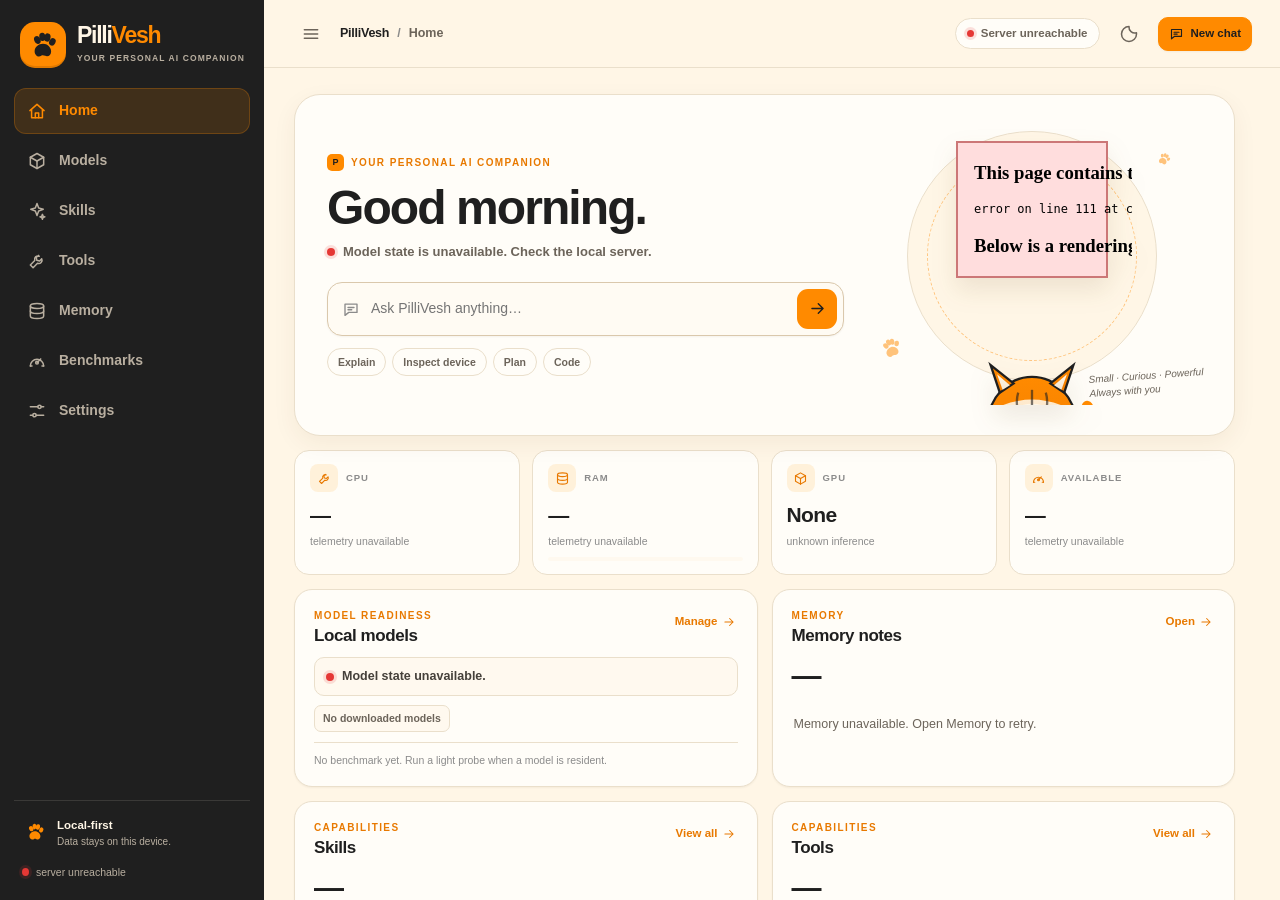
==== commit 44310481: "Add animated SVG mascot to hero and chat empty state Replace raster mascot with genuine SVG with bre" ====
--- a/frontend/index.html
+++ b/frontend/index.html
@@ -108,10 +108,10 @@
               <button data-prompt="Write a short Python script that watches a folder for new files.">Code</button>
             </div>
           </div>
-          <div class="hero-art" aria-hidden="true">
+          <div class="hero-art" aria-label="Pilli the tiger cub mascot">
             <span class="art-sun"></span>
             <span class="art-ring"></span>
-            <img src="assets/mascot.webp" width="368" height="500" alt="">
+            <object class="pilli-mascot" data="assets/pilli-mascot.svg" type="image/svg+xml" width="200" height="280" aria-label="Animated Pilli mascot"></object>
             <span class="art-note">Small · Curious · Powerful<br>Always with you</span>
             <span class="art-paw p1"><svg viewBox="0 0 48 48" class="paw-svg"><ellipse cx="15" cy="16" rx="5" ry="6.5" transform="rotate(-24 15 16)"/><ellipse cx="23" cy="11" rx="5" ry="6.7" transform="rotate(-7 23 11)"/><ellipse cx="31" cy="12" rx="5" ry="6.7" transform="rotate(12 31 12)"/><ellipse cx="39" cy="19" rx="4.9" ry="6.2" transform="rotate(30 39 19)"/><path d="M24 22c7 0 13 5.6 13 12.2 0 5.3-4.2 9-9.4 7.1-2.4-.9-4.8-1.4-6.4-.2-4.5 3.1-10.6-.3-10.6-7.3C10.6 27.4 17 22 24 22Z"/></svg></span>
             <span class="art-paw p2"><svg viewBox="0 0 48 48" class="paw-svg"><ellipse cx="15" cy="16" rx="5" ry="6.5" transform="rotate(-24 15 16)"/><ellipse cx="23" cy="11" rx="5" ry="6.7" transform="rotate(-7 23 11)"/><ellipse cx="31" cy="12" rx="5" ry="6.7" transform="rotate(12 31 12)"/><ellipse cx="39" cy="19" rx="4.9" ry="6.2" transform="rotate(30 39 19)"/><path d="M24 22c7 0 13 5.6 13 12.2 0 5.3-4.2 9-9.4 7.1-2.4-.9-4.8-1.4-6.4-.2-4.5 3.1-10.6-.3-10.6-7.3C10.6 27.4 17 22 24 22Z"/></svg></span>
--- a/frontend/css/app.css
+++ b/frontend/css/app.css
@@ -1255,3 +1255,49 @@
     scroll-behavior: auto !important;
   }
 }
+
+/* Pilli Mascot */
+.pilli-mascot {
+  position: relative;
+  z-index: 2;
+  width: 200px;
+  height: 280px;
+  max-height: 300px;
+  object-fit: contain;
+  object-position: bottom center;
+  filter: drop-shadow(0 12px 12px rgba(92, 56, 5, 0.1));
+  cursor: pointer;
+}
+
+.empty-mascot {
+  width: 132px;
+  height: 185px;
+  margin: 0 auto 4px;
+  display: block;
+  filter: drop-shadow(0 10px 12px rgba(92, 56, 5, 0.12));
+}
+
+@media (max-width: 980px) {
+  .pilli-mascot {
+    width: 160px;
+    height: 224px;
+  }
+}
+
+@media (max-width: 720px) {
+  .hero-art .pilli-mascot {
+    width: 90px;
+    height: 126px;
+    margin-top: 2px;
+  }
+  .empty-mascot {
+    width: 108px;
+    height: 151px;
+  }
+}
+
+@media (prefers-reduced-motion: reduce) {
+  .pilli-mascot {
+    cursor: default;
+  }
+}
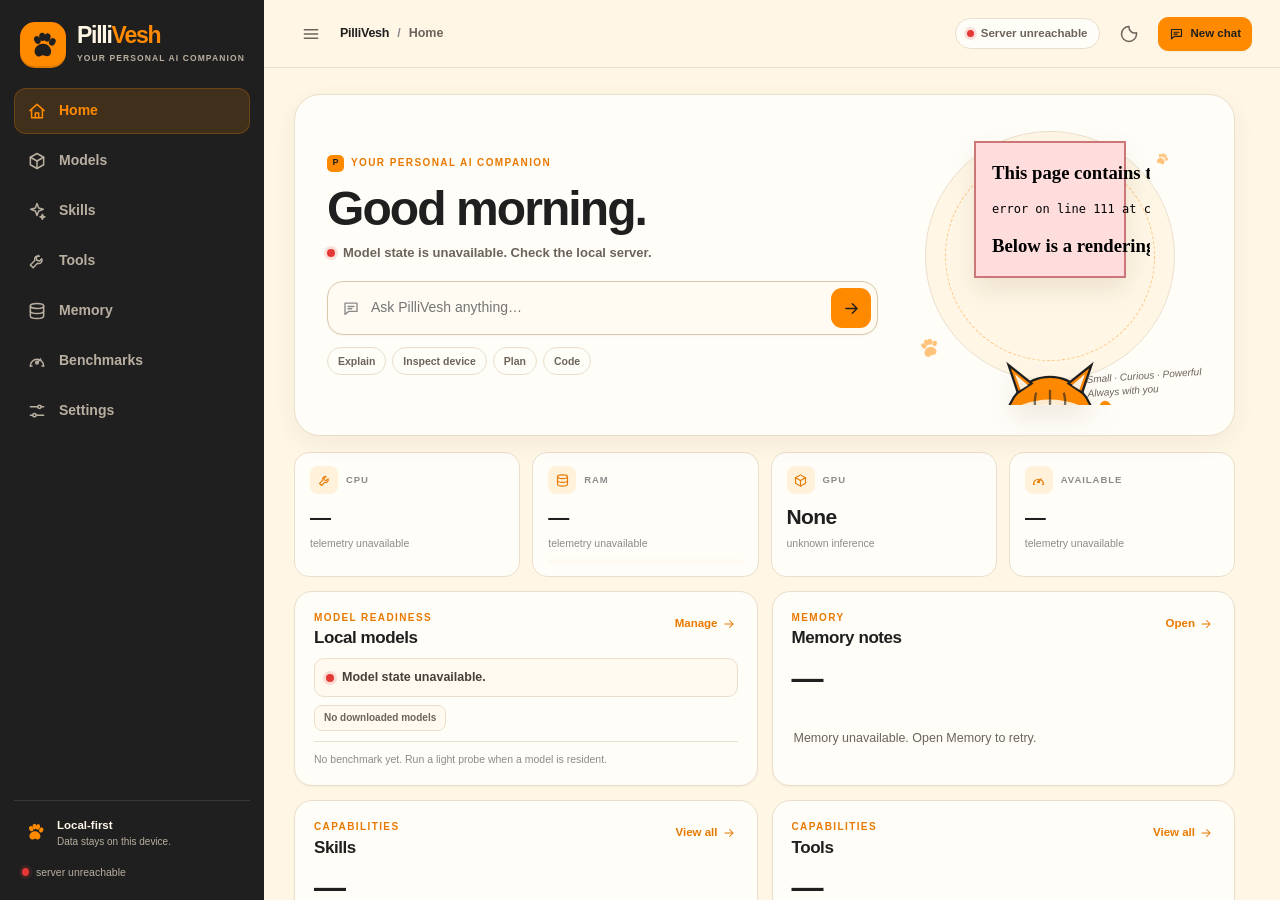
==== commit 7376d669: "Upgrade PilliVesh for faster efficient phone/local model running" ====
--- a/frontend/index.html
+++ b/frontend/index.html
@@ -8,6 +8,7 @@
 <link rel="manifest" href="manifest.json">
 <meta name="theme-color" content="#FFF6E6" id="themeColor">
 <script src="js/theme.js"></script>
+<script src="js/utils.js"></script>
 <link rel="icon" type="image/svg+xml" href="assets/icon.svg">
 <link rel="apple-touch-icon" href="assets/icon.svg">
 <link rel="stylesheet" href="css/app.css">
@@ -371,6 +372,11 @@
               <span class="switch"></span>
               <span><b>Enable tools</b><small>Bounded read-only device inspection, at most two steps.</small></span>
             </label>
+            <label class="switch-row">
+              <input id="harnessWeb" type="checkbox">
+              <span class="switch"></span>
+              <span><b>Enable web access</b><small>Allow the assistant to fetch public web pages (internet required).</small></span>
+            </label>
           </div>
         </section>
 
--- a/frontend/css/app.css
+++ b/frontend/css/app.css
@@ -448,10 +448,10 @@
 .hero {
   position: relative;
   display: grid;
-  grid-template-columns: minmax(0, 1fr) 340px;
-  gap: 18px;
-  min-height: 310px;
-  padding: 30px 32px;
+  grid-template-columns: minmax(0, 1fr) 300px;
+  gap: 22px;
+  min-height: 300px;
+  padding: 30px 34px 30px 32px;
   border: 1px solid var(--line);
   border-radius: 26px;
   background: var(--surface);
@@ -466,12 +466,12 @@
   display: flex;
   align-items: center;
   gap: 9px;
-  max-width: 620px;
-  min-height: 52px;
-  margin-top: 19px;
+  max-width: 640px;
+  min-height: 54px;
+  margin-top: 18px;
   padding: 6px 6px 6px 14px;
   border: 1.5px solid var(--line-strong);
-  border-radius: 15px;
+  border-radius: 16px;
   background: var(--cream-2);
   box-shadow: var(--shadow-xs);
 }
@@ -552,7 +552,7 @@
 .art-paw.p1 { width: 22px; height: 22px; left: 18px; bottom: 46px; transform: rotate(-20deg); }
 .art-paw.p2 { width: 14px; height: 14px; right: 30px; top: 24px; transform: rotate(22deg); }
 
-.metric-grid { display: grid; grid-template-columns: repeat(4, minmax(0, 1fr)); gap: 12px; margin-top: 14px; }
+.metric-grid { display: grid; grid-template-columns: repeat(4, minmax(0, 1fr)); gap: 12px; margin-top: 16px; }
 .metric {
   min-width: 0;
   padding: 13px 15px;
@@ -585,6 +585,8 @@
   border-radius: var(--radius);
   background: var(--surface);
   box-shadow: var(--shadow-xs);
+  display: flex;
+  flex-direction: column;
 }
 .panel + .panel { margin-top: 14px; }
 .dash-grid .panel + .panel { margin-top: 0; }
@@ -592,7 +594,7 @@
   display: flex;
   align-items: center;
   gap: 8px;
-  margin-top: 11px;
+  margin-top: 10px;
   padding: 9px 11px;
   border-radius: 10px;
   background: var(--surface-2);
@@ -600,20 +602,22 @@
   color: var(--ink-2);
   font-size: 12.5px;
   font-weight: 650;
+  flex-shrink: 0;
 }
 .readiness span:last-child { min-width: 0; }
-.big-count { margin-top: 7px; font-size: 30px; font-weight: 900; letter-spacing: -0.04em; }
-.chip-list { display: flex; flex-wrap: wrap; gap: 5px; margin-top: 9px; }
+.big-count { margin-top: 6px; font-size: 32px; font-weight: 900; letter-spacing: -0.04em; }
+.big-count + .mini-list { margin-top: 10px; }
+.chip-list { display: flex; flex-wrap: wrap; gap: 6px; margin-top: 8px; }
 .chip-list .chip {
   display: inline-flex;
   align-items: center;
   gap: 5px;
-  padding: 4px 8px;
-  border: 1px solid var(--line);
-  border-radius: 7px;
+  padding: 4px 9px;
+  border: 1px solid var(--line);
+  border-radius: 8px;
   background: var(--surface-2);
   color: var(--muted-2);
-  font-size: 10.5px;
+  font-size: 10px;
   font-weight: 600;
 }
 .chip-list .chip.on { border-color: color-mix(in srgb, var(--brand) 50%, var(--line)); background: var(--brand-wash); color: var(--brand-strong); }
@@ -985,91 +989,93 @@
   flex: 1;
   min-height: 0;
   overflow-y: auto;
-  padding: 22px max(18px, calc((100% - 760px) / 2));
+  padding: 20px clamp(12px, 3vw, 24px);
   background: var(--cream);
 }
 .date-chip {
   width: fit-content;
-  margin: 12px auto;
-  padding: 3px 9px;
+  margin: 14px auto;
+  padding: 3px 10px;
   border: 1px solid var(--line);
   border-radius: 999px;
   background: var(--surface-2);
   color: var(--muted);
-  font-size: 9px;
-  font-weight: 750;
-  letter-spacing: 0.05em;
-}
-.msg-row { display: flex; margin: 7px 0; }
+  font-size: 8.5px;
+  font-weight: 800;
+  letter-spacing: 0.08em;
+}
+.msg-row { display: flex; margin: 8px 0; }
 .msg-row.out { justify-content: flex-end; }
 .bubble {
-  max-width: min(76ch, 82%);
-  padding: 9px 12px 6px;
-  border: 1px solid var(--line);
-  border-radius: 14px 14px 14px 4px;
+  max-width: min(72ch, 80%);
+  padding: 10px 13px;
+  border: 1px solid var(--line);
+  border-radius: 16px 16px 4px 16px;
   background: var(--surface);
   color: var(--ink);
   box-shadow: var(--shadow-xs);
 }
-.msg-row.out .bubble { border-color: var(--ink); border-radius: 14px 14px 4px 14px; background: var(--ink); color: var(--cream); }
-.bubble-text { font-size: 13.5px; line-height: 1.55; overflow-wrap: anywhere; }
-.bubble-text p { margin: 0 0 7px; }
+.msg-row.out .bubble { border-color: var(--ink); border-radius: 16px 16px 16px 4px; background: var(--ink); color: var(--cream); }
+.bubble-text { font-size: 14px; line-height: 1.6; overflow-wrap: anywhere; }
+.bubble-text p { margin: 0 0 8px; }
 .bubble-text p:last-child { margin-bottom: 0; }
-.bubble-text code { padding: 1px 4px; border-radius: 4px; background: var(--surface-2); font-size: 11.5px; }
+.bubble-text code { padding: 1px 5px; border-radius: 5px; background: var(--surface-2); font-size: 12px; }
 .msg-row.out .bubble-text code { background: rgba(255, 246, 230, 0.14); }
 .bubble-text pre {
-  margin: 7px 0;
-  padding: 9px 10px;
+  margin: 8px 0;
+  padding: 10px 11px;
   max-width: 100%;
   overflow-x: auto;
-  border-radius: 8px;
+  border-radius: 9px;
   background: var(--surface-2);
   border: 1px solid var(--line);
   font-size: 11px;
-  line-height: 1.45;
+  line-height: 1.5;
 }
 .msg-row.out .bubble-text pre { background: rgba(255, 246, 230, 0.1); border-color: rgba(255, 246, 230, 0.16); }
 .bubble-text strong { font-weight: 800; }
-.msg-meta { display: flex; align-items: center; gap: 7px; flex-wrap: wrap; margin-top: 4px; color: var(--muted); font-size: 9px; }
-.msg-row.out .msg-meta { color: rgba(255, 246, 230, 0.6); }
+.msg-meta { display: flex; align-items: center; gap: 8px; flex-wrap: wrap; margin-top: 6px; color: var(--muted-2); font-size: 9px; }
+.msg-row.out .msg-meta { color: rgba(255, 246, 230, 0.55); }
 .msg-meta .state { color: var(--muted); }
-.msg-meta .tag { padding: 0 5px; font-size: 8px; }
+.msg-meta .tag { padding: 1px 6px; border: 1px solid var(--line); border-radius: 999px; background: var(--surface-2); font-size: 8px; font-weight: 700; color: var(--muted-2); }
+.msg-meta .metric { padding: 1px 7px; border: 1px solid var(--line); border-radius: 999px; background: var(--brand-wash); font-size: 8px; font-weight: 750; color: var(--brand-strong); }
 .msg-copy { padding: 0 2px; border: 0; background: transparent; color: var(--muted); font-size: 12px; line-height: 1; }
 .msg-copy:hover { color: var(--brand-strong); }
 .msg-row.error .bubble { border-color: color-mix(in srgb, var(--red) 55%, var(--line)); background: var(--red-soft); color: var(--ink); }
-.caret { display: inline-block; width: 6px; height: 13px; margin-left: 2px; vertical-align: -2px; background: var(--brand); animation: blink 0.9s step-end infinite; }
+.caret { display: inline-block; width: 7px; height: 14px; margin-left: 2px; vertical-align: -2px; background: var(--brand); animation: blink 0.9s step-end infinite; }
 @keyframes blink { 50% { opacity: 0; } }
-.typing { display: inline-flex; gap: 4px; padding: 5px 1px; }
-.typing i { width: 6px; height: 6px; border-radius: 50%; background: var(--muted); animation: bounce 1.1s infinite ease-in-out; }
+.typing { display: inline-flex; align-items: center; gap: 8px; padding: 6px 2px; }
+.typing-label { font-size: 10px; color: var(--muted-2); font-weight: 650; letter-spacing: 0.05em; }
+.typing i { width: 7px; height: 7px; border-radius: 50%; background: var(--muted); animation: bounce 1.1s infinite ease-in-out; }
 .typing i:nth-child(2) { animation-delay: 0.15s; }
 .typing i:nth-child(3) { animation-delay: 0.3s; }
 @keyframes bounce { 0%, 60%, 100% { transform: translateY(0); opacity: 0.5; } 30% { transform: translateY(-4px); opacity: 1; } }
 
-.chat-empty { max-width: 520px; margin: 8vh auto 0; text-align: center; }
+.chat-empty { max-width: 520px; margin: 10vh auto 0; text-align: center; }
 .empty-mascot {
-  width: 132px;
+  width: 128px;
   height: auto;
-  margin: 0 auto 4px;
+  margin: 0 auto 6px;
   object-fit: contain;
-  filter: drop-shadow(0 10px 12px rgba(92, 56, 5, 0.12));
-}
-.chat-empty h1 { margin-top: 2px; font-size: 25px; font-weight: 900; }
-.chat-empty p { margin: 7px auto 0; max-width: 420px; color: var(--muted-2); font-size: 12.5px; line-height: 1.55; }
-.suggestions { display: flex; flex-wrap: wrap; justify-content: center; gap: 6px; margin-top: 16px; }
+  filter: drop-shadow(0 12px 14px rgba(92, 56, 5, 0.12));
+}
+.chat-empty h1 { margin-top: 4px; font-size: 26px; font-weight: 900; letter-spacing: -0.03em; }
+.chat-empty p { margin: 8px auto 0; max-width: 420px; color: var(--muted-2); font-size: 13px; line-height: 1.6; }
+.suggestions { display: flex; flex-wrap: wrap; justify-content: center; gap: 7px; margin-top: 18px; }
 .suggestion {
-  padding: 7px 11px;
+  padding: 8px 13px;
   border: 1px solid var(--line);
   border-radius: 999px;
   background: var(--surface);
   color: var(--muted-2);
-  font-size: 10.5px;
+  font-size: 11px;
   font-weight: 650;
 }
 .suggestion:hover { border-color: var(--brand); background: var(--brand-wash); color: var(--brand-strong); }
 
 .composer-wrap {
   flex: 0 0 auto;
-  padding: 8px max(16px, calc((100% - 760px) / 2)) 10px;
+  padding: 8px max(14px, 3vw) 10px;
   background: var(--surface);
   border-top: 1px solid var(--line);
 }
@@ -1077,9 +1083,9 @@
   display: block;
   width: 100%;
   margin-bottom: 6px;
-  padding: 7px 10px;
+  padding: 8px 11px;
   border: 1px solid color-mix(in srgb, var(--brand) 38%, var(--line));
-  border-radius: 8px;
+  border-radius: 9px;
   background: var(--brand-wash);
   color: var(--brand-strong);
   font-size: 10.5px;
@@ -1089,43 +1095,44 @@
 .composer {
   display: flex;
   align-items: flex-end;
-  gap: 5px;
-  padding: 4px 5px 4px 4px;
+  gap: 6px;
+  padding: 5px 6px 5px 5px;
   border: 1.5px solid var(--line-strong);
-  border-radius: 14px;
+  border-radius: 15px;
   background: var(--cream-2);
+  box-shadow: var(--shadow-xs);
 }
 .composer:focus-within { border-color: var(--brand); box-shadow: 0 0 0 3px color-mix(in srgb, var(--brand) 12%, transparent); }
-.composer .icon-btn { width: 36px; height: 36px; flex-basis: 36px; border-radius: 9px; }
+.composer .icon-btn { width: 36px; height: 36px; flex-basis: 36px; border-radius: 10px; }
 .composer .icon-btn.on { background: var(--brand-wash); border-color: color-mix(in srgb, var(--brand) 30%, var(--line)); color: var(--brand-strong); }
 .composer textarea {
   flex: 1;
   min-width: 0;
   min-height: 36px;
-  max-height: 140px;
+  max-height: 150px;
   padding: 8px 3px;
   border: 0;
   outline: 0;
   resize: none;
   background: transparent;
   font-size: 13.5px;
-  line-height: 1.45;
+  line-height: 1.5;
 }
 .send {
-  width: 38px;
-  height: 38px;
-  flex: 0 0 38px;
+  width: 40px;
+  height: 40px;
+  flex: 0 0 40px;
   display: grid;
   place-items: center;
   border: 0;
-  border-radius: 10px;
+  border-radius: 11px;
   background: var(--brand);
   color: var(--brand-ink);
 }
 .send:hover { background: var(--brand-strong); }
 .send.stop { background: var(--red); color: #fff; }
-.send svg { width: 18px; height: 18px; }
-.composer-foot { display: flex; justify-content: space-between; gap: 10px; padding: 4px 3px 0; color: var(--muted); font-size: 9.5px; }
+.send svg { width: 19px; height: 19px; }
+.composer-foot { display: flex; justify-content: space-between; gap: 10px; padding: 5px 2px 0; color: var(--muted); font-size: 9.5px; }
 .char-warn { color: var(--red); font-weight: 700; }
 
 .menu-wrap { position: relative; }
